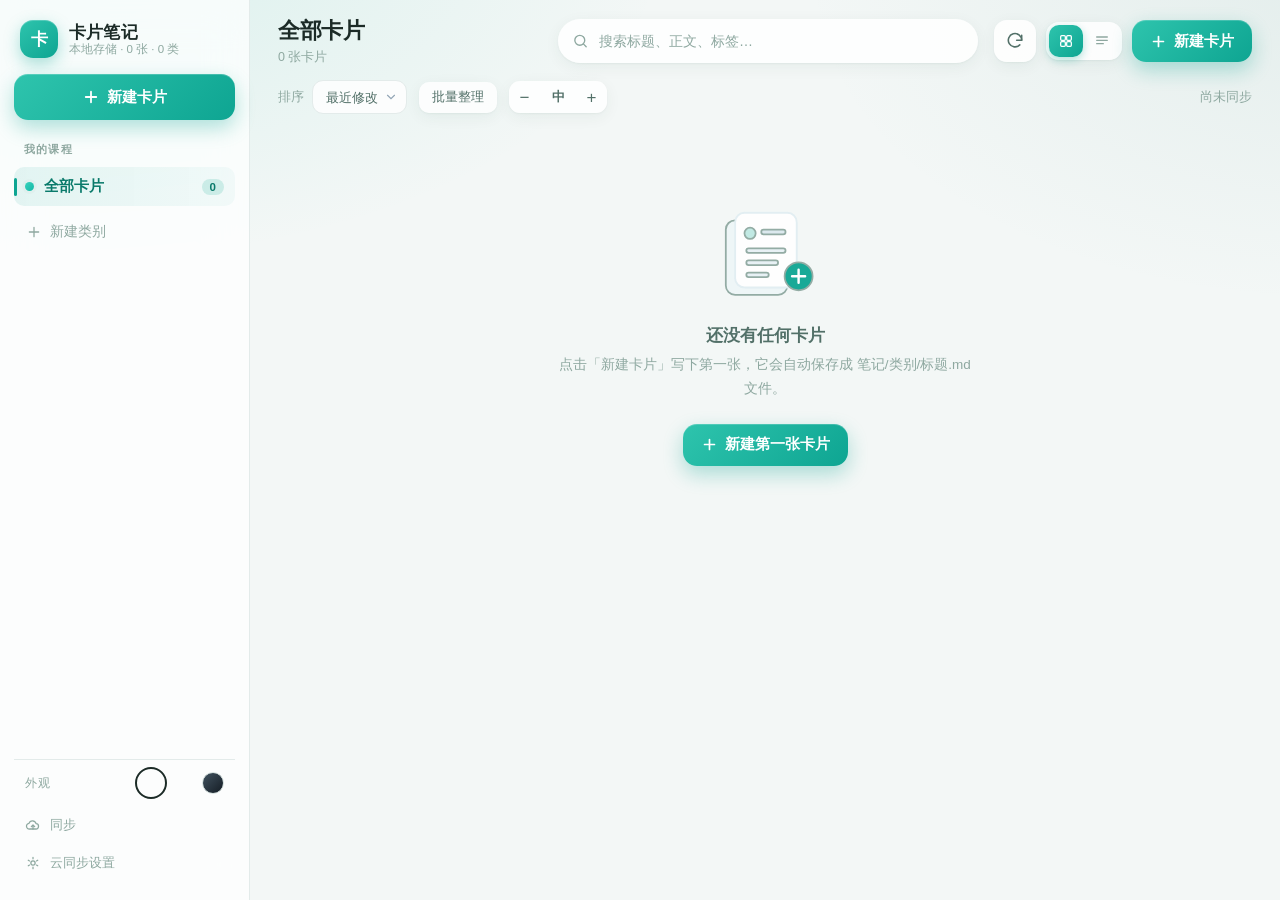
==== index.html @ e02c212e "更新 index.html（三套统一主题：宣纸/极简/墨夜）" ====
<!DOCTYPE html>
<html lang="zh-CN">
<head>
<meta charset="utf-8">
<meta name="viewport" content="width=device-width, initial-scale=1, viewport-fit=cover, maximum-scale=1">
<title>卡片笔记</title>
<script>
/* 在样式加载之前就把主题定下来，避免打开时先闪一下默认配色。
   老版本存的是已经删掉的配色名（qing/dai/…），这里做一次迁移，认不出就回宣纸。 */
(function(){
  try{
    var ok={xuan:1,jian:1,mo:1};
    var t=localStorage.getItem('cn.theme');
    if(!ok[t]) t='xuan';
    localStorage.setItem('cn.theme',t);
    document.documentElement.dataset.theme=t;
  }catch(e){document.documentElement.dataset.theme='xuan';}
})();
</script>
<link rel="manifest" href="manifest.webmanifest">
<meta name="theme-color" content="#12b8a6">
<meta name="apple-mobile-web-app-capable" content="yes">
<meta name="apple-mobile-web-app-status-bar-style" content="default">
<meta name="apple-mobile-web-app-title" content="卡片笔记">
<link rel="apple-touch-icon" href="icon-180.png">
<!-- 用相对路径，这样放在 GitHub Pages 子目录下也能正常加载 -->
<link rel="stylesheet" href="lib/katex.min.css">
<link rel="stylesheet" href="lib/hljs-github.css">
<link rel="stylesheet" href="style.css">
</head>
<body>

<svg style="display:none" aria-hidden="true">
  <symbol id="i-search" viewBox="0 0 24 24"><circle cx="11" cy="11" r="7"/><path d="M20 20l-3.6-3.6"/></symbol>
  <symbol id="i-plus" viewBox="0 0 24 24"><path d="M12 5v14M5 12h14"/></symbol>
  <symbol id="i-refresh" viewBox="0 0 24 24"><path d="M20 11a8 8 0 1 0-2.3 5.7"/><path d="M20 5v6h-6"/></symbol>
  <symbol id="i-folder" viewBox="0 0 24 24"><path d="M3 7a2 2 0 0 1 2-2h4l2 2.5h8a2 2 0 0 1 2 2V17a2 2 0 0 1-2 2H5a2 2 0 0 1-2-2z"/></symbol>
  <symbol id="i-close" viewBox="0 0 24 24"><path d="M6 6l12 12M18 6L6 18"/></symbol>
  <symbol id="i-edit" viewBox="0 0 24 24"><path d="M4 20h4l10-10a2.8 2.8 0 0 0-4-4L4 16z"/><path d="M13.5 6.5l4 4"/></symbol>
  <symbol id="i-trash" viewBox="0 0 24 24"><path d="M4 7h16M9 7V5h6v2M6 7l1 13h10l1-13"/><path d="M10 11v6M14 11v6"/></symbol>
  <symbol id="i-chev" viewBox="0 0 24 24"><path d="M9 6l6 6-6 6"/></symbol>
  <symbol id="i-star" viewBox="0 0 24 24"><path d="M12 3.5l2.7 5.5 6 .9-4.35 4.2 1.05 6-5.4-2.85L6.6 20.1l1.05-6L3.3 9.9l6-.9z"/></symbol>
  <symbol id="i-copy" viewBox="0 0 24 24"><rect x="9" y="9" width="11" height="11" rx="2"/><path d="M5 15V6a2 2 0 0 1 2-2h8"/></symbol>
  <symbol id="i-expand" viewBox="0 0 24 24"><path d="M8 10l4-4 4 4M8 14l4 4 4-4"/></symbol>
  <symbol id="i-text" viewBox="0 0 24 24"><path d="M5 6h14M12 6v13"/></symbol>
  <symbol id="i-menu" viewBox="0 0 24 24"><path d="M4 7h16M4 12h16M4 17h16"/></symbol>
  <symbol id="i-grid" viewBox="0 0 24 24"><rect x="4" y="4" width="7" height="7" rx="1.6"/><rect x="13" y="4" width="7" height="7" rx="1.6"/><rect x="4" y="13" width="7" height="7" rx="1.6"/><rect x="13" y="13" width="7" height="7" rx="1.6"/></symbol>
  <symbol id="i-lines" viewBox="0 0 24 24"><path d="M4 6h16M4 11h16M4 16h10"/></symbol>
  <symbol id="i-table" viewBox="0 0 24 24"><rect x="3" y="5" width="18" height="14" rx="2"/><path d="M3 10h18M9 10v9"/></symbol>
  <symbol id="i-code" viewBox="0 0 24 24"><path d="M9 8l-4 4 4 4M15 8l4 4-4 4"/></symbol>
  <symbol id="i-quote" viewBox="0 0 24 24"><path d="M7 7h4v4a4 4 0 0 1-4 4zM14 7h4v4a4 4 0 0 1-4 4z"/></symbol>
  <symbol id="i-list" viewBox="0 0 24 24"><path d="M8 7h12M8 12h12M8 17h12"/><circle cx="4.5" cy="7" r="1.2"/><circle cx="4.5" cy="12" r="1.2"/><circle cx="4.5" cy="17" r="1.2"/></symbol>
  <symbol id="i-check" viewBox="0 0 24 24"><path d="M5 13l4 4L19 7"/></symbol>
  <symbol id="i-sigma" viewBox="0 0 24 24"><path d="M18 5H7l6 7-6 7h11"/></symbol>
  <symbol id="i-bold" viewBox="0 0 24 24"><path d="M8 5h5a3.5 3.5 0 0 1 0 7H8zM8 12h6a3.5 3.5 0 0 1 0 7H8z"/></symbol>
  <symbol id="i-dots" viewBox="0 0 24 24"><circle cx="12" cy="5.5" r="1.7" fill="currentColor" stroke="none"/><circle cx="12" cy="12" r="1.7" fill="currentColor" stroke="none"/><circle cx="12" cy="18.5" r="1.7" fill="currentColor" stroke="none"/></symbol>
  <symbol id="i-move" viewBox="0 0 24 24"><path d="M4 8h11l-3-3M20 16H9l3 3"/></symbol>
  <symbol id="i-cloud" viewBox="0 0 24 24"><path d="M7 18h9a4 4 0 0 0 .6-8A5.5 5.5 0 0 0 6 9.5 3.5 3.5 0 0 0 7 18z"/><path d="M12 12v6M9.5 14.5L12 12l2.5 2.5"/></symbol>
  <symbol id="i-gear" viewBox="0 0 24 24"><circle cx="12" cy="12" r="3.2"/><path d="M12 3.5v2.2M12 18.3v2.2M4.9 7.8l1.9 1.1M17.2 15.1l1.9 1.1M4.9 16.2l1.9-1.1M17.2 8.9l1.9-1.1"/></symbol>
</svg>

<div class="app" id="app">

  <!-- 手机端抽屉侧栏背后的遮罩：点它就收起侧栏（桌面档不显示） -->
  <div class="side-backdrop" id="sideBackdrop"></div>

  <aside class="sidebar" id="sidebar">
    <div class="brand">
      <div class="brand-mark">卡</div>
      <div class="brand-text">
        <b>卡片笔记</b>
        <span id="brandSub">正在连接…</span>
      </div>
      <button class="icon-btn only-mobile" id="btnCloseSide" title="收起"><svg><use href="#i-close"/></svg></button>
    </div>

    <button class="new-card-btn" id="btnNewSide">
      <svg><use href="#i-plus"/></svg><span>新建卡片</span>
    </button>

    <div class="side-scroll">
      <div class="side-label">我的课程</div>
      <nav class="cat-list" id="catList"></nav>
      <button class="side-add" id="btnNewCat"><svg><use href="#i-plus"/></svg><span>新建类别</span></button>
      <div class="side-foot">
        <div class="theme-picker" id="themePicker">
          <span class="theme-label">外观</span>
          <div class="theme-dots" id="themeDots">
            <button class="tdot" data-theme="xuan" title="宣纸（古典纸质）" aria-label="宣纸"></button>
            <button class="tdot" data-theme="jian" title="极简（简约现代）" aria-label="极简"></button>
            <button class="tdot" data-theme="mo" title="墨夜（暗色）" aria-label="墨夜"></button>
          </div>
        </div>
        <button class="side-foot-btn" id="btnSync"><svg><use href="#i-cloud"/></svg><span id="syncLabel">同步</span></button>
        <button class="side-foot-btn" id="btnSettings"><svg><use href="#i-gear"/></svg><span>云同步设置</span></button>
        <button class="side-foot-btn" id="btnReveal"><svg><use href="#i-folder"/></svg><span>打开笔记文件夹</span></button>
      </div>
    </div>
  </aside>

  <main class="main">
    <header class="topbar">
      <button class="icon-btn only-mobile" id="btnOpenSide"><svg><use href="#i-menu"/></svg></button>
      <div class="topbar-title">
        <h1 id="boardTitle">全部卡片</h1>
        <p id="boardSub">正在加载…</p>
      </div>
      <div class="search-wrap">
        <svg class="search-ico"><use href="#i-search"/></svg>
        <input id="searchInput" type="search" placeholder="搜索标题、正文、标签…" autocomplete="off" spellcheck="false">
        <button class="search-clear" id="btnClearSearch" hidden><svg><use href="#i-close"/></svg></button>
      </div>
      <div class="topbar-actions">
        <button class="icon-btn" id="btnRefresh" title="重新读取文件夹"><svg><use href="#i-refresh"/></svg></button>
        <div class="seg" id="viewSeg">
          <button data-view="grid" class="on" title="网格视图"><svg><use href="#i-grid"/></svg></button>
          <button data-view="list" title="列表视图"><svg><use href="#i-lines"/></svg></button>
        </div>
        <button class="primary-btn" id="btnNew"><svg><use href="#i-plus"/></svg><span>新建卡片</span></button>
      </div>
    </header>

    <div class="board-tools">
      <div class="sort-wrap">
        <label>排序</label>
        <select id="sortSel">
          <option value="updated">最近修改</option>
          <option value="created">创建时间</option>
          <option value="title">标题</option>
          <option value="pinned">置顶优先</option>
        </select>
      </div>
      <button class="mini-btn" id="btnSelectMode" title="勾选多张卡片，一起移动或复制到别的类别">批量整理</button>
      <span class="board-count" id="boardCount"></span>
      <div class="density-wrap" id="densityWrap" title="调节卡片大小：紧凑 → 小 → 中 → 大 → 特大 → 单列全宽">
        <button class="dens-btn" id="densMinus" title="卡片小一点">−</button>
        <span class="dens-label" id="densLabel">中</span>
        <button class="dens-btn" id="densPlus" title="卡片大一点">+</button>
      </div>
      <div class="tools-right" id="toolsRight"></div>
    </div>

    <section class="board" id="board"></section>
    <div class="board-pad"></div>
  </main>
</div>

<!-- ============ 阅读浮层 ============ -->
<div class="reader" id="reader" hidden>
  <div class="reader-backdrop" id="readerBackdrop"></div>
  <article class="reader-panel" id="readerPanel" role="dialog" aria-modal="true">
    <div class="reader-bar">
      <div class="reader-bar-left">
        <span class="cat-chip" id="readerCat">—</span>
      </div>
      <div class="reader-bar-right">
        <button class="size-btn" id="btnReaderSize" title="切换阅读区大小：舒适 / 宽 / 全屏（快捷键 F）"><span>舒适</span></button>
        <button class="icon-btn sm" id="btnFontDown" title="缩小字号"><span class="fs-txt">A-</span></button>
        <button class="icon-btn sm" id="btnFontUp" title="放大字号"><span class="fs-txt">A+</span></button>
        <button class="icon-btn sm" id="btnFoldAll" title="全部小节收起/展开"><svg><use href="#i-expand"/></svg></button>
        <button class="icon-btn sm" id="btnEdit" title="编辑这张卡片"><svg><use href="#i-edit"/></svg></button>
        <button class="icon-btn sm" id="btnReaderClose" title="关闭 (Esc)"><svg><use href="#i-close"/></svg></button>
      </div>
    </div>
    <div class="reader-scroll" id="readerScroll">
      <div class="reader-inner" id="readerInner">
        <header class="reader-head">
          <h2 id="readerTitle">—</h2>
          <div class="reader-meta" id="readerMeta"></div>
        </header>
        <div class="md" id="readerBody"></div>
        <footer class="reader-foot" id="readerFoot"></footer>
      </div>
    </div>
  </article>
</div>

<!-- ============ 图片查看 ============ -->
<div class="lightbox" id="lightbox" hidden><img id="lightboxImg" alt=""></div>

<!-- ============ 编辑弹窗 ============ -->
<div class="modal" id="modal" hidden>
  <div class="modal-backdrop" id="modalBackdrop"></div>
  <div class="modal-panel" id="modalPanel" role="dialog" aria-modal="true">
    <header class="modal-head">
      <h3 id="modalTitle">新建卡片</h3>
      <button class="import-btn" id="btnImportMd" title="选择一个 .md 文件，自动解析成卡片">
        <svg><use href="#i-folder"/></svg><span>导入 .md 文件</span>
      </button>
      <button class="icon-btn" id="btnModalClose"><svg><use href="#i-close"/></svg></button>
    </header>

    <div class="modal-body">
      <input class="title-input" id="fTitle" placeholder="给这张卡片起个标题，例如：传递函数的物理意义" autocomplete="off">
      <div class="field-row">
        <label class="field">
          <span>所属类别</span>
          <input id="fCat" list="catOptions" placeholder="选择或输入新类别，如：自动控制原理" autocomplete="off">
          <datalist id="catOptions"></datalist>
        </label>
        <label class="field">
          <span>标签（英文逗号分隔）</span>
          <input id="fTags" placeholder="传递函数, 时域分析" autocomplete="off">
        </label>
      </div>

      <div class="editor">
        <div class="editor-toolbar" id="toolbar">
          <button data-md="h2" title="二级标题"><b>H2</b></button>
          <button data-md="bold" title="加粗"><svg><use href="#i-bold"/></svg></button>
          <button data-md="ul" title="无序列表"><svg><use href="#i-list"/></svg></button>
          <button data-md="todo" title="待办清单"><svg><use href="#i-check"/></svg></button>
          <button data-md="quote" title="引用"><svg><use href="#i-quote"/></svg></button>
          <button data-md="inlineMath" title="行内公式"><svg><use href="#i-sigma"/></svg></button>
          <button data-md="blockMath" title="独立公式块"><span class="tex">$$</span></button>
          <button data-md="code" title="代码块"><svg><use href="#i-code"/></svg></button>
          <button data-md="table" title="表格"><svg><use href="#i-table"/></svg></button>
          <span class="toolbar-sep"></span>
          <button class="wide" id="btnPreview" title="显示/隐藏预览">预览</button>
          <span class="toolbar-hint">可直接 <b>Ctrl+V</b> 粘贴截图</span>
        </div>
        <div class="editor-split" id="editorSplit">
          <textarea id="fBody" spellcheck="false" placeholder="在这里写内容，支持 Markdown：
## 一句话理解
……

公式写法：行内 $G(s)=\frac{K}{Ts+1}$，独立成行用 $$...$$"></textarea>
          <div class="editor-preview md" id="previewPane" hidden></div>
        </div>
      </div>
    </div>

    <footer class="modal-foot">
      <div class="foot-left">
        <label class="pin-check"><input type="checkbox" id="fPinned"><span>置顶</span></label>
        <span class="foot-tip" id="footTip">Ctrl+S 保存 · Ctrl+Enter 保存 · Esc 取消</span>
      </div>
      <div class="foot-right">
        <button class="ghost-btn" id="btnCancel">取消</button>
        <button class="primary-btn" id="btnSave"><svg><use href="#i-check"/></svg><span>保存卡片</span></button>
      </div>
    </footer>
  </div>
</div>

<!-- ============ 云同步设置 ============ -->
<div class="modal" id="settings" hidden>
  <div class="modal-backdrop" id="settingsBackdrop"></div>
  <div class="modal-panel settings-panel" role="dialog" aria-modal="true">
    <header class="modal-head">
      <h3>云同步设置</h3>
      <button class="icon-btn" id="btnSettingsClose"><svg><use href="#i-close"/></svg></button>
    </header>
    <div class="modal-body settings-body">
      <p class="settings-tip">
        笔记会存到你自己的 <b>Gitee 私有仓库</b>里（就是普通的 .md 文件）。<br>
        换设备时，各设备本地都有一份完整数据，打开软件时自动与云端对齐。
      </p>
      <div class="field-row">
        <label class="field">
          <span>Gitee 用户名</span>
          <input id="sOwner" placeholder="例如 tangoon" autocomplete="off" spellcheck="false">
        </label>
        <label class="field">
          <span>仓库名</span>
          <input id="sRepo" placeholder="例如 card-notes" autocomplete="off" spellcheck="false">
        </label>
      </div>
      <div class="field-row">
        <label class="field">
          <span>分支</span>
          <input id="sBranch" placeholder="master" autocomplete="off" spellcheck="false">
        </label>
        <label class="field">
          <span>私人令牌（只勾 projects 的那个）</span>
          <input id="sToken" type="password" placeholder="粘贴令牌" autocomplete="off" spellcheck="false">
        </label>
      </div>
      <div class="settings-row">
        <button class="ghost-btn sm" id="btnTestConn">测试连接</button>
        <button class="ghost-btn sm" id="btnCreateRepo">创建仓库并上传</button>
      </div>
      <div class="settings-status" id="settingsStatus"></div>
    </div>
    <footer class="modal-foot">
      <div class="foot-left"><span class="foot-tip" id="syncInfo"></span></div>
      <div class="foot-right">
        <span class="ver-tip" id="verTip"></span>
        <button class="ghost-btn" id="btnSettingsCancel">取消</button>
        <button class="primary-btn" id="btnSettingsSave"><svg><use href="#i-check"/></svg><span>保存</span></button>
      </div>
    </footer>
  </div>
</div>

<div class="toast-wrap" id="toastWrap"></div>
<input type="file" id="filePick" accept="image/*" hidden multiple>
<input type="file" id="mdPick" accept=".md,.markdown,.txt,text/markdown,text/plain" hidden multiple>

<!-- ============ 选择目标类别 ============ -->
<div class="picker" id="picker" hidden>
  <div class="picker-backdrop" id="pickerBackdrop"></div>
  <div class="picker-panel" role="dialog" aria-modal="true">
    <h3 id="pickerTitle">移动到…</h3>
    <p class="picker-sub" id="pickerSub"></p>
    <div class="picker-list" id="pickerList"></div>
    <div class="picker-new">
      <input id="pickerNew" placeholder="或者输入一个新类别名，回车即可" autocomplete="off">
      <button class="primary-btn" id="pickerNewBtn">新建并放入</button>
    </div>
    <div class="picker-foot">
      <button class="ghost-btn" id="pickerCancel">取消</button>
    </div>
  </div>
</div>

<!-- ============ 多选操作条 ============ -->
<div class="selbar" id="selbar" hidden>
  <span class="selbar-count" id="selCount">已选 0 张</span>
  <span class="selbar-sep"></span>
  <button class="selbar-btn" id="selAll">全选</button>
  <button class="selbar-btn" id="selMove">移动到…</button>
  <button class="selbar-btn" id="selCopy">复制到…</button>
  <button class="selbar-btn danger" id="selDelete">删除</button>
  <button class="selbar-btn ghost" id="selClear">取消</button>
</div>

<!-- 拖拽 .md 到卡片墙时的提示层 -->
<div class="dropzone" id="dropzone" hidden>
  <div class="dropzone-box">
    <svg><use href="#i-folder"/></svg>
    <b>松手就导入</b>
    <span id="dropzoneHint">把 .md 文件拖进来，自动解析成卡片</span>
  </div>
</div>

<script src="lib/marked.min.js"></script>
<script src="lib/katex.min.js"></script>
<script src="lib/auto-render.min.js"></script>
<script src="lib/highlight.min.js"></script>
<script src="render.js"></script>
<script src="store-local.js"></script>
<script src="sync-gitee.js"></script>
<script src="app.js"></script>
</body>
</html>
---- lib/hljs-github.css ----
pre code.hljs{display:block;overflow-x:auto;padding:1em}code.hljs{padding:3px 5px}/*!
  Theme: GitHub
  Description: Light theme as seen on github.com
  Author: github.com
  Maintainer: @Hirse
  Updated: 2021-05-15

  Outdated base version: https://github.com/primer/github-syntax-light
  Current colors taken from GitHub's CSS
*/.hljs{color:#24292e;background:#fff}.hljs-doctag,.hljs-keyword,.hljs-meta .hljs-keyword,.hljs-template-tag,.hljs-template-variable,.hljs-type,.hljs-variable.language_{color:#d73a49}.hljs-title,.hljs-title.class_,.hljs-title.class_.inherited__,.hljs-title.function_{color:#6f42c1}.hljs-attr,.hljs-attribute,.hljs-literal,.hljs-meta,.hljs-number,.hljs-operator,.hljs-selector-attr,.hljs-selector-class,.hljs-selector-id,.hljs-variable{color:#005cc5}.hljs-meta .hljs-string,.hljs-regexp,.hljs-string{color:#032f62}.hljs-built_in,.hljs-symbol{color:#e36209}.hljs-code,.hljs-comment,.hljs-formula{color:#6a737d}.hljs-name,.hljs-quote,.hljs-selector-pseudo,.hljs-selector-tag{color:#22863a}.hljs-subst{color:#24292e}.hljs-section{color:#005cc5;font-weight:700}.hljs-bullet{color:#735c0f}.hljs-emphasis{color:#24292e;font-style:italic}.hljs-strong{color:#24292e;font-weight:700}.hljs-addition{color:#22863a;background-color:#f0fff4}.hljs-deletion{color:#b31d28;background-color:#ffeef0}
---- style.css ----
/* ==================================================================
   卡片笔记 · 样式（2026-10-10 重构）
   调性：静读书房 · 纸感 —— 温暖的纸面底、墨感的字、柔和圆角、
        发丝边框、克制的阴影。参考 DeepSeek 的安静 + 百词斩的卡片亲和力，
        全部力气花在两件事上：扫卡片、长时间读。
   五种主题：晴山（青）/ 远黛（靛蓝）/ 竹青（绿）/ 秋柿（橙）/ 墨夜（深色），
        通过 <html data-theme="…"> 切换，组件一律只引用语义变量，不写死颜色。
   ================================================================== */

/* ---------------- 设计令牌：每套主题只改这一块 ---------------- */
:root{
  --font: "PingFang SC","HarmonyOS Sans SC","MiSans","Source Han Sans SC","Microsoft YaHei UI","Microsoft YaHei",sans-serif;
  --mono: "JetBrains Mono","Cascadia Code","Cascadia Mono",Consolas,"SF Mono",Menlo,monospace;

  --r-sm:10px;
  --r-md:14px;
  --r-lg:18px;
  --r-xl:24px;

  --ease:cubic-bezier(.22,.86,.3,1);
  --ease-out:cubic-bezier(.16,1,.3,1);

  --sidebar-w:250px;

  /* 安全区：刘海屏 / 手势条的避让距离。没有安全区的设备取 0，不影响桌面 */
  --sat:env(safe-area-inset-top,0px);
  --sab:env(safe-area-inset-bottom,0px);
  --sal:env(safe-area-inset-left,0px);
  --sar:env(safe-area-inset-right,0px);
}

/* —— 晴山（青）：承袭原品牌色，更细腻 —— */
:root,:root[data-theme="qing"]{
  --bg:#f3f7f6;
  --surface:#ffffff;
  --surface-2:#f1f6f4;
  --ink:#1c2b27;
  --ink-2:#527068;
  --ink-3:#8ea8a0;
  --line:#e3ebea;
  --line-2:#d5e0de;
  --accent:#0ea592;
  --accent-2:#2ec4ad;
  --accent-ink:#0a7a6b;
  --accent-soft:rgba(14,165,146,.10);
  --accent-line:rgba(14,165,146,.40);
  --amber:#e0952f;
  --rose:#e4607e;
  --atm-1:rgba(46,196,173,.13);
  --atm-2:rgba(94,158,150,.10);
  --sh-1:0 1px 2px rgba(23,60,53,.045), 0 4px 16px rgba(23,60,53,.06);
  --sh-2:0 12px 32px rgba(23,60,53,.11), 0 2px 6px rgba(23,60,53,.05);
  --sh-3:0 30px 72px rgba(15,42,37,.22);
  --code-bg:#f3f8f6;
  --code-ink:#2f5560;
}

/* —— 远黛（靛蓝）—— */
:root[data-theme="dai"]{
  --bg:#f4f6fb;
  --surface:#ffffff;
  --surface-2:#f1f4fa;
  --ink:#1f2637;
  --ink-2:#56617c;
  --ink-3:#929bb4;
  --line:#e4e9f3;
  --line-2:#d6dcec;
  --accent:#4a63d8;
  --accent-2:#6d88ee;
  --accent-ink:#3a4fb0;
  --accent-soft:rgba(74,99,216,.10);
  --accent-line:rgba(74,99,216,.40);
  --amber:#e0952f;
  --rose:#e4607e;
  --atm-1:rgba(109,136,238,.12);
  --atm-2:rgba(120,128,196,.09);
  --sh-1:0 1px 2px rgba(34,46,84,.045), 0 4px 16px rgba(34,46,84,.06);
  --sh-2:0 12px 32px rgba(34,46,84,.11), 0 2px 6px rgba(34,46,84,.05);
  --sh-3:0 30px 72px rgba(22,30,58,.24);
  --code-bg:#f3f6fc;
  --code-ink:#33456b;
}

/* —— 竹青（绿）—— */
:root[data-theme="zhu"]{
  --bg:#f5f7f2;
  --surface:#ffffff;
  --surface-2:#f2f5ec;
  --ink:#242b1f;
  --ink-2:#5d6b53;
  --ink-3:#99a78c;
  --line:#e6eae1;
  --line-2:#d9e0d1;
  --accent:#4c995e;
  --accent-2:#6cba78;
  --accent-ink:#3a7a49;
  --accent-soft:rgba(76,153,94,.11);
  --accent-line:rgba(76,153,94,.42);
  --amber:#e0952f;
  --rose:#e4607e;
  --atm-1:rgba(108,186,120,.13);
  --atm-2:rgba(140,168,110,.10);
  --sh-1:0 1px 2px rgba(44,60,36,.045), 0 4px 16px rgba(44,60,36,.06);
  --sh-2:0 12px 32px rgba(44,60,36,.11), 0 2px 6px rgba(44,60,36,.05);
  --sh-3:0 30px 72px rgba(30,44,24,.22);
  --code-bg:#f4f8ef;
  --code-ink:#3d5a3a;
}

/* —— 秋柿（橙）—— */
:root[data-theme="shu"]{
  --bg:#faf5f1;
  --surface:#ffffff;
  --surface-2:#f9f0e9;
  --ink:#2f241c;
  --ink-2:#77604f;
  --ink-3:#ad9785;
  --line:#eee4db;
  --line-2:#e4d5c8;
  --accent:#d4622b;
  --accent-2:#ef8547;
  --accent-ink:#b04d1e;
  --accent-soft:rgba(212,98,43,.10);
  --accent-line:rgba(212,98,43,.40);
  --amber:#d98a1f;
  --rose:#e4607e;
  --atm-1:rgba(239,133,71,.12);
  --atm-2:rgba(200,150,110,.10);
  --sh-1:0 1px 2px rgba(80,48,24,.045), 0 4px 16px rgba(80,48,24,.06);
  --sh-2:0 12px 32px rgba(80,48,24,.11), 0 2px 6px rgba(80,48,24,.05);
  --sh-3:0 30px 72px rgba(60,34,16,.22);
  --code-bg:#faf3ec;
  --code-ink:#6b4a33;
}

/* —— 墨夜（深色）—— */
:root[data-theme="mo"]{
  --bg:#10161b;
  --surface:#1a232b;
  --surface-2:#212d36;
  --ink:#e8eef1;
  --ink-2:#9fb2ba;
  --ink-3:#6d7e88;
  --line:rgba(232,240,244,.085);
  --line-2:rgba(232,240,244,.14);
  --accent:#3ac6ae;
  --accent-2:#5fd8c2;
  --accent-ink:#84ddcb;
  --accent-soft:rgba(58,198,174,.13);
  --accent-line:rgba(58,198,174,.44);
  --amber:#e8ac4f;
  --rose:#f07f97;
  --atm-1:rgba(58,198,174,.08);
  --atm-2:rgba(94,140,160,.07);
  --sh-1:0 1px 2px rgba(0,0,0,.30), 0 4px 16px rgba(0,0,0,.26);
  --sh-2:0 12px 32px rgba(0,0,0,.40), 0 2px 6px rgba(0,0,0,.28);
  --sh-3:0 30px 72px rgba(0,0,0,.55);
  --code-bg:#16202a;
  --code-ink:#a8c6d2;
}

/* ---------------- 基础 ---------------- */
*{box-sizing:border-box}
[hidden]{display:none!important}   /* 别让组件的 display 覆盖掉 hidden 属性 */
html,body{height:100%}
body{
  margin:0;
  font-family:var(--font);
  color:var(--ink);
  background:var(--bg);
  /* 氛围层：两团非常淡的、跟着主题色走的光晕，代替平铺纯色 */
  background-image:
    radial-gradient(960px 540px at 6% -8%, var(--atm-1), transparent 62%),
    radial-gradient(820px 500px at 104% -2%, var(--atm-2), transparent 64%);
  background-attachment:fixed;
  -webkit-font-smoothing:antialiased;
  text-rendering:optimizeLegibility;
  overflow:hidden;
  transition:background-color .35s var(--ease), color .35s var(--ease);
}
body.locked{overflow:hidden}
svg{width:20px;height:20px;fill:none;stroke:currentColor;stroke-width:1.9;stroke-linecap:round;stroke-linejoin:round;flex:none}
button{font-family:inherit;font-size:inherit;color:inherit;border:0;background:none;cursor:pointer}
input,select,textarea{font-family:inherit;font-size:inherit;color:inherit}
::selection{background:var(--accent-soft)}

/* 焦点可见：键盘可达性的硬指标，以前整个界面都没有 */
:focus-visible{outline:2px solid var(--accent);outline-offset:2px;border-radius:6px}

/* 滚动条 */
*::-webkit-scrollbar{width:9px;height:9px}
*::-webkit-scrollbar-thumb{background:color-mix(in srgb,var(--ink-3) 36%,transparent);border-radius:20px;border:2px solid transparent;background-clip:content-box}
*::-webkit-scrollbar-thumb:hover{background:color-mix(in srgb,var(--ink-3) 60%,transparent);background-clip:content-box}
*::-webkit-scrollbar-track{background:transparent}

/* ---------------- 布局 ---------------- */
.app{display:flex;height:100vh;height:100dvh}

/* ---------------- 侧边栏 ---------------- */
.sidebar{
  width:var(--sidebar-w);flex:none;display:flex;flex-direction:column;gap:14px;
  padding:18px 14px 14px;
  background:color-mix(in srgb,var(--surface) 74%,transparent);
  -webkit-backdrop-filter:saturate(1.35) blur(20px);
  backdrop-filter:saturate(1.35) blur(20px);
  border-right:1px solid var(--line);
  z-index:30;
}
.brand{display:flex;align-items:center;gap:11px;padding:2px 6px}
.brand-mark{
  width:38px;height:38px;border-radius:13px;flex:none;
  display:grid;place-items:center;color:#fff;font-weight:700;font-size:17px;
  background:linear-gradient(140deg,var(--accent-2),var(--accent));
  box-shadow:0 6px 16px color-mix(in srgb,var(--accent) 34%,transparent),
             inset 0 1px 0 rgba(255,255,255,.22);
}
.brand-text{display:flex;flex-direction:column;line-height:1.25;min-width:0}
.brand-text b{font-size:16.5px;letter-spacing:.2px;font-weight:700}
.brand-text span{font-size:11.5px;color:var(--ink-3);white-space:nowrap;overflow:hidden;text-overflow:ellipsis}

.new-card-btn{
  display:flex;align-items:center;justify-content:center;gap:7px;
  height:46px;border-radius:var(--r-md);color:#fff;font-size:15px;font-weight:600;
  background:linear-gradient(135deg,var(--accent-2),var(--accent));
  box-shadow:0 8px 20px color-mix(in srgb,var(--accent) 32%,transparent),
             inset 0 1px 0 rgba(255,255,255,.20);
  transition:transform .18s var(--ease), box-shadow .18s var(--ease), filter .18s;
}
.new-card-btn svg{width:18px;height:18px;stroke-width:2.4}
.new-card-btn:hover{transform:translateY(-1px);box-shadow:0 12px 26px color-mix(in srgb,var(--accent) 40%,transparent)}
.new-card-btn:active{transform:translateY(0) scale(.985)}

.side-scroll{flex:1;min-height:0;overflow:auto;display:flex;flex-direction:column;gap:6px;padding-bottom:4px}
.side-label{font-size:11px;font-weight:600;letter-spacing:1.2px;color:var(--ink-3);padding:8px 10px 4px}
.cat-list{display:flex;flex-direction:column;gap:2px}

.cat-item{
  display:flex;align-items:center;gap:10px;width:100%;
  padding:10px 11px;border-radius:var(--r-sm);
  color:var(--ink-2);font-size:14.5px;text-align:left;
  transition:background .16s var(--ease), color .16s var(--ease), transform .16s var(--ease);
  position:relative;
}
.cat-item:hover{background:var(--accent-soft);color:var(--ink)}
.cat-item.on{background:linear-gradient(90deg,var(--accent-soft),color-mix(in srgb,var(--accent) 4%,transparent));color:var(--accent-ink);font-weight:600}
.cat-item.on::before{content:"";position:absolute;left:0;top:50%;transform:translateY(-50%);width:3px;height:18px;border-radius:3px;background:var(--accent)}
.cat-dot{width:9px;height:9px;border-radius:50%;flex:none;box-shadow:0 0 0 3px rgba(0,0,0,.02)}
.cat-name{flex:1;min-width:0;overflow:hidden;text-overflow:ellipsis;white-space:nowrap}
.cat-count{font-size:11.5px;color:var(--ink-3);font-variant-numeric:tabular-nums;background:color-mix(in srgb,var(--ink-3) 13%,transparent);padding:2px 8px;border-radius:20px}
.cat-item.on .cat-count{background:color-mix(in srgb,var(--accent) 16%,transparent);color:var(--accent-ink)}
.cat-more{opacity:0;width:26px;height:26px;display:grid;place-items:center;border-radius:8px;color:var(--ink-3);transition:.15s}
.cat-item:hover .cat-more{opacity:1}
.cat-more:hover{background:color-mix(in srgb,var(--ink) 7%,transparent);color:var(--ink)}
.cat-more svg{width:15px;height:15px}

.side-add{
  display:flex;align-items:center;gap:8px;padding:10px 11px;border-radius:var(--r-sm);
  color:var(--ink-3);font-size:13.5px;transition:.16s;border:1px dashed transparent;
}
.side-add:hover{color:var(--accent-ink);background:var(--accent-soft);border-color:var(--accent-line)}
.side-add svg{width:16px;height:16px}

.side-foot{margin-top:auto;padding-top:10px;border-top:1px solid var(--line)}
.side-foot-btn{display:flex;align-items:center;gap:9px;width:100%;padding:10px 11px;border-radius:var(--r-sm);color:var(--ink-3);font-size:13px;transition:.16s}
.side-foot-btn:hover{background:color-mix(in srgb,var(--ink) 5%,transparent);color:var(--ink-2)}
.side-foot-btn svg{width:16px;height:16px}

/* 主题切换：侧栏底部一排配色点 */
.theme-picker{display:flex;align-items:center;gap:10px;padding:2px 11px 12px}
.theme-label{font-size:11.5px;color:var(--ink-3);letter-spacing:.5px}
.theme-dots{display:flex;gap:9px;margin-left:auto}
.tdot{
  width:22px;height:22px;border-radius:50%;padding:0;position:relative;
  transition:transform .16s var(--ease);
}
.tdot::after{
  content:"";position:absolute;inset:-5px;border-radius:50%;
  border:2px solid transparent;transition:border-color .16s;
}
.tdot.on::after{border-color:currentColor}
.tdot:hover{transform:scale(1.14)}
.tdot:active{transform:scale(.96)}
.tdot[data-theme="qing"]{background:linear-gradient(135deg,#2ec4ad,#0ea592);color:#0ea592}
.tdot[data-theme="dai"]{background:linear-gradient(135deg,#6d88ee,#4a63d8);color:#4a63d8}
.tdot[data-theme="zhu"]{background:linear-gradient(135deg,#6cba78,#4c995e);color:#4c995e}
.tdot[data-theme="shu"]{background:linear-gradient(135deg,#ef8547,#d4622b);color:#d4622b}
.tdot[data-theme="mo"]{background:linear-gradient(135deg,#41525f,#141c24);color:#41525f;border:1px solid var(--line-2)}

/* 手机端抽屉侧栏的遮罩：桌面档不显示（侧栏本来就在页面上） */
.side-backdrop{display:none}

/* ---------------- 主区 ---------------- */
.main{flex:1;min-width:0;display:flex;flex-direction:column;height:100%}
.topbar{
  display:flex;align-items:center;gap:16px;
  padding:16px 28px 10px;flex:none;
}
.topbar-title{min-width:0;flex:none;max-width:34%}
.topbar-title h1{
  margin:0;font-size:22px;font-weight:750;letter-spacing:-.3px;
  white-space:nowrap;overflow:hidden;text-overflow:ellipsis;
}
.topbar-title p{margin:3px 0 0;font-size:12.5px;color:var(--ink-3);white-space:nowrap;overflow:hidden;text-overflow:ellipsis}

.search-wrap{position:relative;flex:1;max-width:420px;margin-left:auto}
.search-wrap svg{position:absolute;left:14px;top:50%;transform:translateY(-50%);width:17px;height:17px;color:var(--ink-3);pointer-events:none}
.search-wrap input{
  width:100%;height:44px;border-radius:23px;border:1px solid transparent;
  background:color-mix(in srgb,var(--surface) 88%,transparent);padding:0 40px 0 40px;font-size:14px;outline:none;
  box-shadow:var(--sh-1);
  transition:border-color .2s,box-shadow .2s,background .2s;
}
.search-wrap input::placeholder{color:var(--ink-3)}
.search-wrap input:focus{border-color:var(--accent-line);background:var(--surface);box-shadow:0 0 0 4px var(--accent-soft)}
.search-clear{position:absolute;right:9px;top:50%;transform:translateY(-50%);width:26px;height:26px;display:grid;place-items:center;border-radius:50%;color:var(--ink-3)}
.search-clear:hover{background:color-mix(in srgb,var(--ink) 7%,transparent);color:var(--ink)}
.search-clear svg{width:14px;height:14px;position:static;transform:none}

.topbar-actions{display:flex;align-items:center;gap:10px;flex:none}
.icon-btn{
  width:42px;height:42px;border-radius:13px;display:grid;place-items:center;color:var(--ink-2);
  background:color-mix(in srgb,var(--surface) 88%,transparent);box-shadow:var(--sh-1);
  transition:transform .18s var(--ease),color .18s,box-shadow .18s,background .18s;
}
.icon-btn:hover{color:var(--accent-ink);transform:translateY(-1px);box-shadow:var(--sh-2)}
.icon-btn:active{transform:translateY(0) scale(.96)}
.icon-btn.sm{width:34px;height:34px;border-radius:10px;background:color-mix(in srgb,var(--surface) 70%,transparent);box-shadow:none}
.icon-btn.sm:hover{background:var(--accent-soft);box-shadow:none}
.icon-btn.sm svg{width:17px;height:17px}
.fs-txt{font-size:12.5px;font-weight:700;letter-spacing:-.3px}

.seg{display:flex;background:color-mix(in srgb,var(--surface) 88%,transparent);border-radius:13px;padding:3px;box-shadow:var(--sh-1);gap:2px}
.seg button{width:34px;height:32px;border-radius:10px;display:grid;place-items:center;color:var(--ink-3);transition:.18s}
.seg button svg{width:16px;height:16px}
.seg button.on{background:linear-gradient(135deg,var(--accent-2),var(--accent));color:#fff;box-shadow:0 3px 8px color-mix(in srgb,var(--accent) 32%,transparent)}

.primary-btn{
  display:inline-flex;align-items:center;gap:7px;height:42px;padding:0 18px;border-radius:14px;
  color:#fff;font-size:14.5px;font-weight:600;white-space:nowrap;
  background:linear-gradient(135deg,var(--accent-2),var(--accent));
  box-shadow:0 8px 20px color-mix(in srgb,var(--accent) 32%,transparent),
             inset 0 1px 0 rgba(255,255,255,.18);
  transition:transform .18s var(--ease),box-shadow .18s var(--ease);
}
.primary-btn svg{width:17px;height:17px;stroke-width:2.4}
.primary-btn:hover{transform:translateY(-1px);box-shadow:0 12px 26px color-mix(in srgb,var(--accent) 40%,transparent)}
.primary-btn:active{transform:translateY(0) scale(.985)}
.primary-btn:disabled{opacity:.55;transform:none;cursor:default}
.ghost-btn{
  height:42px;padding:0 20px;border-radius:14px;font-size:14.5px;font-weight:500;color:var(--ink-2);
  background:color-mix(in srgb,var(--surface) 92%,transparent);box-shadow:var(--sh-1);transition:.18s;
}
.ghost-btn:hover{color:var(--ink);background:var(--surface);box-shadow:var(--sh-2)}

/* 工具条 */
.board-tools{display:flex;align-items:center;gap:12px;padding:4px 28px 12px;flex:none}
.sort-wrap{display:flex;align-items:center;gap:8px;font-size:12.5px;color:var(--ink-3)}
.sort-wrap select{
  appearance:none;border:1px solid var(--line);background:color-mix(in srgb,var(--surface) 84%,transparent);
  height:34px;padding:0 28px 0 13px;border-radius:11px;font-size:13px;color:var(--ink-2);cursor:pointer;outline:none;
  background-image:url("data:image/svg+xml,%3Csvg xmlns='http://www.w3.org/2000/svg' viewBox='0 0 24 24' fill='none' stroke='%2393a6b6' stroke-width='2' stroke-linecap='round'%3E%3Cpath d='M6 9l6 6 6-6'/%3E%3C/svg%3E");
  background-repeat:no-repeat;background-position:right 8px center;background-size:14px;
}
.sort-wrap select:focus{border-color:var(--accent-line)}
.tools-right{margin-left:auto;display:flex;align-items:center;gap:10px;font-size:12.5px;color:var(--ink-3)}
.mini-btn{padding:7px 13px;border-radius:10px;font-size:12.5px;color:var(--ink-2);background:color-mix(in srgb,var(--surface) 84%,transparent);box-shadow:var(--sh-1);transition:.16s}
.mini-btn:hover{color:var(--accent-ink);transform:translateY(-1px)}
.mini-btn.on{background:linear-gradient(135deg,var(--accent-2),var(--accent));color:#fff;
  box-shadow:0 6px 14px color-mix(in srgb,var(--accent) 30%,transparent)}

/* ---------------- 卡片区 ---------------- */
.board{
  flex:1;min-height:0;overflow:auto;padding:0 28px 8px;
  scroll-behavior:smooth;
  /* 手机/Pad 上滚到顶再往下拉时，别把浏览器的"下拉刷新"带出来 */
  overscroll-behavior:contain;
}
.board.grid{
  display:grid;gap:16px;
  /* 列宽用变量 --card-min 控制：桌面 288px，平板调小、手机上直接 100%（单列）。 */
  grid-template-columns:repeat(auto-fill,minmax(var(--card-min,288px),1fr));
  /* 卡片有 overflow:hidden，auto 行轨道会取「最小贡献」(=0)，
     在窄屏/高度不够时整行会被压扁成只剩内边距。写成 max-content 才是
     「每行按内容需要的高度」，同时保留同一行卡片等高。 */
  grid-auto-rows:max-content;
  align-content:start;
}
.board.list{display:flex;flex-direction:column;gap:8px;max-width:1080px}
.board-pad{height:26px;flex:none}

.card{
  position:relative;display:flex;flex-direction:column;
  background:var(--surface);border-radius:var(--r-lg);
  padding:17px 18px 14px 20px;
  box-shadow:var(--sh-1);border:1px solid color-mix(in srgb,var(--line) 88%,transparent);
  cursor:pointer;overflow:hidden;isolation:isolate;
  min-width:0;
  transition:transform .26s var(--ease),box-shadow .26s var(--ease),border-color .26s;
  animation:cardIn .42s var(--ease-out) both;
}
@keyframes cardIn{from{opacity:0;transform:translateY(12px) scale(.985)}to{opacity:1;transform:none}}
/* 左侧那条分类色：3px 细条，克制但一眼能认出是哪门课 */
.card::before{
  content:"";position:absolute;left:0;top:0;bottom:0;width:3.5px;
  background:var(--cat-color,var(--accent));opacity:.82;
}
.card:hover{transform:translateY(-4px);box-shadow:var(--sh-2);border-color:var(--accent-line)}
.card:active{transform:translateY(-2px) scale(.995)}

.card-top{display:flex;align-items:center;gap:8px;margin-bottom:9px;min-height:20px;padding-right:30px}
.card-cat{font-size:11px;font-weight:600;color:var(--cat-color,var(--accent));letter-spacing:.3px;
  background:color-mix(in srgb,var(--cat-color,var(--accent)) 12%,transparent);
  padding:2.5px 9px;border-radius:20px}
.card-pin{color:var(--amber);display:grid;place-items:center}
.card-pin svg{width:15px;height:15px;fill:currentColor;stroke-width:1.2}
.card-date{margin-left:auto;font-size:11.5px;color:var(--ink-3);font-variant-numeric:tabular-nums}

.card-title{
  margin:0 0 8px;font-size:17.5px;font-weight:650;line-height:1.45;letter-spacing:-.2px;
  display:-webkit-box;-webkit-line-clamp:2;-webkit-box-orient:vertical;overflow:hidden;
}
.card-sum{
  margin:0;font-size:13.5px;line-height:1.8;color:var(--ink-2);
  display:-webkit-box;-webkit-line-clamp:3;-webkit-box-orient:vertical;overflow:hidden;
  flex:1;
}
.card-foot{display:flex;align-items:center;gap:6px;margin-top:13px;padding-top:11px;border-top:1px dashed var(--line)}
.tags{display:flex;gap:5px;flex-wrap:wrap;overflow:hidden;max-height:22px}
.tag{font-size:11px;color:var(--ink-3);background:var(--surface-2);border:1px solid var(--line);
  padding:2px 8px;border-radius:20px;white-space:nowrap}
.card-open{margin-left:auto;display:flex;align-items:center;gap:3px;font-size:12px;font-weight:600;color:var(--accent);
  opacity:0;transform:translateX(-4px);transition:.24s var(--ease);white-space:nowrap}
.card:hover .card-open{opacity:1;transform:none}
.card-open svg{width:14px;height:14px;stroke-width:2.4}

/* 卡片右上角「⋯」与选中态 */
.card-more{
  position:absolute;right:10px;top:10px;width:30px;height:30px;border-radius:9px;z-index:2;
  display:grid;place-items:center;color:var(--ink-3);opacity:.4;
  transition:opacity .18s,background .18s,color .18s;
}
.card-more svg{width:16px;height:16px}
.card:hover .card-more{opacity:1}
.card-more:hover{background:var(--accent-soft);color:var(--accent-ink)}
.sel-badge{
  position:absolute;right:10px;top:10px;width:30px;height:30px;border-radius:9px;z-index:2;
  display:none;place-items:center;color:#fff;
  background:linear-gradient(135deg,var(--accent-2),var(--accent));
  box-shadow:0 5px 12px color-mix(in srgb,var(--accent) 36%,transparent);
}
.sel-badge svg{width:15px;height:15px;stroke-width:3}
.card.selected{border-color:var(--accent);box-shadow:0 0 0 3px var(--accent-soft),var(--sh-2);transform:translateY(-2px)}
.card.selected::before{width:5px}
.card.selected .card-more{display:none}
.card.selected .sel-badge{display:grid}

/* ---------- 卡片大小（6 档）：字号 / 行数 / 留白 一起跟着变 ---------- */
.board.d-xs{--card-min:224px;gap:12px}
.board.d-xs .card{padding:14px 15px 12px 18px;border-radius:15px}
.board.d-xs .card-top{margin-bottom:6px;min-height:18px}
.board.d-xs .card-title{font-size:15.4px;margin-bottom:6px}
.board.d-xs .card-sum{font-size:12.6px;line-height:1.72;-webkit-line-clamp:2}
.board.d-xs .card-foot{margin-top:9px;padding-top:8px}
.board.d-xs .tag{font-size:10.5px;padding:1.5px 7px}
.board.d-xs .card-cat{font-size:10.5px;padding:2px 8px}

.board.d-s{--card-min:268px;gap:14px}
.board.d-s .card{padding:15px 16px 13px 19px}
.board.d-s .card-title{font-size:16.4px}
.board.d-s .card-sum{font-size:13.1px;-webkit-line-clamp:3}

.board.d-l{--card-min:392px;gap:18px}
.board.d-l .card{padding:20px 22px 16px 24px;border-radius:21px}
.board.d-l .card-title{font-size:19.6px}
.board.d-l .card-sum{font-size:14.6px;line-height:1.86;-webkit-line-clamp:5}
.board.d-l .tag{font-size:11.5px}

.board.d-xl{--card-min:520px;gap:20px}
.board.d-xl .card{padding:24px 28px 18px 30px;border-radius:22px}
.board.d-xl .card-title{font-size:22px;margin-bottom:10px}
.board.d-xl .card-sum{font-size:15.6px;line-height:1.9;-webkit-line-clamp:7}
.board.d-xl .card-foot{margin-top:16px;padding-top:13px}
.board.d-xl .tag{font-size:12px}

.board.d-full{grid-template-columns:minmax(0,1fr);gap:18px}
.board.d-full .card{padding:28px 34px 22px 36px;border-radius:22px}
.board.d-full .card::before{width:4.5px}
.board.d-full .card-title{font-size:23.5px;margin-bottom:11px}
.board.d-full .card-sum{font-size:16.4px;line-height:1.96;-webkit-line-clamp:10}
.board.d-full .card-foot{margin-top:18px;padding-top:14px}
.board.d-full .tag{font-size:12.5px;padding:3px 10px}
.board.d-full .card-open{opacity:1;transform:none}

/* 列表视图 = 「一行一个标题」的清单
   1. `.board.list` 是纵向 flex 容器，卡片默认 `flex-shrink:1` —— 卡片一多，
      每一行会被等比压扁（21 张时只剩 30px）。必须 `flex:0 0 auto`。
   2. 列表里只放标题 + 分类 + 时间。摘要和标签放在清单里既挤又对不齐。
      只有"搜索命中"时例外，把命中的那段正文显示出来。
   3. 视觉上做成真正的"清单"：没有卡片的底和阴影，只有发丝分隔线。 */
.board.list{gap:0}
.board.list .card{
  display:flex;flex-direction:row;align-items:center;gap:14px;
  flex:0 0 auto;min-height:52px;
  padding:10px 44px 10px 14px;
  background:transparent;border:0;border-bottom:1px solid var(--line);
  border-radius:0;box-shadow:none;animation:none;
}
.board.list .card::before{width:3px;top:12px;bottom:12px;border-radius:2px;opacity:.9}
.board.list .card:hover{transform:none;background:var(--accent-soft);box-shadow:none}
.board.list .card-main{
  flex:1 1 auto;min-width:0;
  display:grid;align-items:center;
  grid-template-columns:auto auto minmax(0,1fr) auto;
  column-gap:10px;
}
.board.list .card-top{display:contents}      /* 分类/图钉/时间直接落进上面这个网格 */
.board.list .card-pin{grid-column:1;grid-row:1}
.board.list .card-cat{grid-column:2;grid-row:1}
.board.list .card-title{
  grid-column:3;grid-row:1;min-width:0;
  display:block;margin:0;font-size:15.5px;line-height:1.5;
  white-space:nowrap;overflow:hidden;text-overflow:ellipsis;
}
.board.list .card-date{grid-column:4;grid-row:1;margin-left:0;white-space:nowrap}
.board.list .card-sum,
.board.list .card-foot{display:none}
.board.list .card-more{top:50%;transform:translateY(-50%)}
.board.list .card.has-snippet .card-sum{
  display:block;grid-column:3/5;grid-row:2;margin:2px 0 0;
  font-size:12.6px;line-height:1.55;white-space:nowrap;overflow:hidden;text-overflow:ellipsis;
}
.board.list .card.selected{background:var(--accent-soft);box-shadow:none;transform:none}

/* 空状态 */
.empty{grid-column:1/-1;display:flex;flex-direction:column;align-items:center;justify-content:center;
  padding:70px 20px;text-align:center;color:var(--ink-3);gap:6px;animation:cardIn .5s var(--ease-out) both}
.empty-art{width:112px;height:112px;margin-bottom:10px;opacity:.95}
.empty h3{margin:0;font-size:17px;color:var(--ink-2);font-weight:600}
.empty p{margin:0;font-size:13.5px;line-height:1.8;max-width:420px}
.empty .primary-btn{margin-top:16px}
/* 空状态插画里那个加号圆，让它跟着主题色走 */
.empty-art circle:last-of-type{fill:var(--accent)}
:root[data-theme="mo"] .empty-art rect:first-child{fill:#212d36}
:root[data-theme="mo"] .empty-art rect:nth-child(2){fill:#1a232b;stroke:#2a3947}
:root[data-theme="mo"] .empty-art rect:nth-child(n+4){fill:#26333f}
:root[data-theme="mo"] .empty-art circle:first-of-type{fill:#26333f}

/* ---------------- 阅读浮层（阅读是这个产品的主角） ---------------- */
.reader{position:fixed;inset:0;z-index:80;display:grid;place-items:center}
.reader[hidden]{display:none}
.reader-backdrop{
  position:absolute;inset:0;background:rgba(16,26,33,.40);
  -webkit-backdrop-filter:blur(8px) saturate(1.05);
  backdrop-filter:blur(8px) saturate(1.05);
  opacity:0;transition:opacity .32s var(--ease);
}
.reader.open .reader-backdrop{opacity:1}
.reader-panel{
  position:relative;width:min(880px,calc(100vw - 56px));
  /* 高度按内容收缩：卡片短的时候不会拖出一大片空白，长的顶到 max-height 再内部滚动 */
  height:auto;min-height:min(46vh,420px);max-height:min(88vh,1000px);
  background:var(--surface);border-radius:var(--r-xl);overflow:hidden;
  border:1px solid color-mix(in srgb,var(--line) 70%,transparent);
  box-shadow:var(--sh-3);display:flex;flex-direction:column;
  will-change:transform,opacity;
}
.reader-panel.flying .reader-scroll{opacity:0}
.reader-panel.flying{pointer-events:none}
.reader-bar{
  display:flex;align-items:center;gap:12px;padding:13px 16px 13px 22px;flex:none;
  border-bottom:1px solid var(--line);
  background:color-mix(in srgb,var(--surface) 92%,transparent);
}
.reader-bar-left{min-width:0;overflow:hidden}
.cat-chip{
  display:inline-block;font-size:12px;font-weight:600;color:var(--accent-ink);
  background:var(--accent-soft);padding:4px 11px;border-radius:20px;white-space:nowrap;
}
.reader-bar-right{margin-left:auto;display:flex;align-items:center;gap:4px;flex:none}
.size-btn{
  height:34px;padding:0 13px;border-radius:10px;font-size:12.5px;font-weight:600;white-space:nowrap;
  color:var(--ink-2);background:color-mix(in srgb,var(--surface) 72%,transparent);transition:.16s;
}
.size-btn:hover{background:var(--accent-soft);color:var(--accent-ink)}

/* 阅读区大小：舒适 / 宽 / 全屏 */
.reader-panel.rs-1{width:min(1180px,calc(100vw - 44px));max-height:min(93vh,1400px)}
.reader-panel.rs-1 .reader-inner{max-width:930px}
.reader-panel.rs-2{width:100vw;height:100vh;min-height:0;max-height:none;border-radius:0;box-shadow:none}
.reader-panel.rs-2 .reader-bar{padding:14px 26px 14px 32px}
.reader-panel.rs-2 .reader-inner{max-width:1060px;padding:42px 52px 96px}
.reader-panel.rs-2 .reader-head h2{font-size:30px}

.reader-scroll{flex:1;min-height:0;overflow:auto;overscroll-behavior:contain;
  transition:opacity .26s var(--ease);scroll-behavior:smooth}
.reader-inner{max-width:760px;margin:0 auto;padding:32px 42px 64px}

.reader-head{padding-bottom:20px;border-bottom:1px solid var(--line);margin-bottom:26px}
.reader-head h2{margin:0;font-size:27px;font-weight:750;line-height:1.4;letter-spacing:-.5px}
.reader-meta{margin-top:12px;display:flex;align-items:center;gap:9px;flex-wrap:wrap;font-size:12.5px;color:var(--ink-3)}
.reader-meta .dot{width:3px;height:3px;border-radius:50%;background:var(--ink-3);opacity:.6}
.reader-meta .tag{font-size:11.5px}

.reader-foot{
  margin-top:34px;padding-top:18px;border-top:1px solid var(--line);
  display:flex;align-items:center;gap:10px;flex-wrap:wrap;
}
.reader-foot .ghost-btn{height:37px;padding:0 15px;font-size:13px;display:inline-flex;align-items:center;gap:6px;border-radius:11px}
.reader-foot .ghost-btn svg{width:15px;height:15px}
.reader-foot .danger:hover{color:#e0556f;background:rgba(228,96,126,.10)}

/* ---------------- Markdown 排版（中文长文阅读的把持在这里） ---------------- */
.md{--fs:16.6px;font-size:var(--fs);line-height:1.94;color:var(--ink);word-wrap:break-word}
.md > *:first-child{margin-top:0}
.md > *:last-child{margin-bottom:0}
.md p{margin:0 0 1.05em}
.md h1,.md h2,.md h3,.md h4{line-height:1.45;font-weight:680;letter-spacing:-.2px;position:relative;color:var(--ink)}
.md h1{font-size:1.5em;margin:1.7em 0 .65em}
.md h2{
  font-size:1.24em;margin:1.75em 0 .7em;padding:2px 0 9px 14px;
  border-bottom:1px solid var(--line);
}
.md h2::before{
  content:"";position:absolute;left:0;top:.36em;bottom:.85em;width:3.5px;border-radius:3px;
  background:linear-gradient(180deg,var(--accent-2),var(--accent));
}
.md h3{font-size:1.1em;margin:1.5em 0 .55em;color:var(--ink)}
.md h4{font-size:1em;margin:1.3em 0 .5em;color:var(--ink-2)}
.md h2.collapsible,.md h3.collapsible{cursor:pointer;user-select:none;transition:color .18s}
.md h2.collapsible:hover,.md h3.collapsible:hover{color:var(--accent-ink)}
.md .sec-arrow{
  display:inline-block;width:1em;height:1em;margin-right:.18em;vertical-align:-.06em;
  transition:transform .28s var(--ease);color:var(--ink-3);opacity:.75;
}
.md .sec-arrow svg{width:1em;height:1em;stroke-width:2.4;display:block}
.md .sec-head.folded .sec-arrow{transform:rotate(-90deg)}
.md h2 .sec-arrow{position:absolute;left:0;top:50%;margin-top:-.55em;width:1.1em;height:1.1em;margin-right:0}
.md h2.collapsible{padding-left:25px}
.md h3 .sec-arrow{margin-right:.3em;opacity:.6}
.md .sec-wrap > .sec-inner > *:first-child{margin-top:.2em}

.sec-wrap{display:grid;grid-template-rows:1fr;transition:grid-template-rows .34s var(--ease)}
.sec-wrap>.sec-inner{overflow:hidden;min-height:0}
.sec-wrap.folded{grid-template-rows:0fr}

.md ul,.md ol{margin:0 0 1.05em;padding-left:1.45em}
.md li{margin:.28em 0}
.md li::marker{color:var(--accent);font-weight:600}
.md ul.task-list{list-style:none;padding-left:0}
/* 待办条目用「绝对定位的勾选框」而不是 display:flex：
   li 一旦是 flex 容器，条目里的行内公式会变成另一个 flex item，文字被拆成两列交错 */
.md ul.task-list li{position:relative;padding-left:1.65em}
.md ul.task-list>li>input[type=checkbox]{position:absolute;left:0;top:.44em;margin:0}
.md input[type=checkbox]{accent-color:var(--accent);width:15px;height:15px;flex:none}
.md blockquote{
  margin:1.15em 0;padding:.85em 1.15em;border-radius:var(--r-md);
  background:linear-gradient(90deg,var(--accent-soft),color-mix(in srgb,var(--accent) 2%,transparent));
  border-left:3px solid var(--accent-line);color:var(--ink);
}
.md blockquote p:last-child{margin-bottom:0}
.md blockquote strong{color:var(--accent-ink)}
.md code{
  font-family:var(--mono);font-size:.875em;background:var(--code-bg);color:var(--code-ink);
  padding:.14em .42em;border-radius:6px;border:1px solid var(--line);
}
.md pre{
  margin:1.15em 0;padding:15px 18px;border-radius:var(--r-md);overflow:auto;
  background:var(--code-bg);border:1px solid var(--line);
}
.md pre code{background:none;border:0;padding:0;font-size:13.2px;line-height:1.75;color:var(--code-ink);display:block}
.md table{width:100%;border-collapse:separate;border-spacing:0;margin:1.2em 0;font-size:.94em;
  border:1px solid var(--line-2);border-radius:var(--r-md);overflow:hidden}
/* 宽表格（四列以上）在手机/Pad 上放不下：在自己的小框里横向滚动，不把整页撑宽。
   render.js 会为每个 table 套上这层（必须在 restore() 之后做）。 */
.md .table-wrap{overflow-x:auto;-webkit-overflow-scrolling:touch;margin:1.2em 0;max-width:100%}
.md .table-wrap table{margin:0;width:max-content;min-width:100%}
.md th{background:var(--surface-2);font-weight:650;text-align:left;color:var(--ink)}
.md th,.md td{padding:9px 14px;border-bottom:1px solid var(--line)}
.md tr:last-child td{border-bottom:0}
.md tbody tr:hover{background:color-mix(in srgb,var(--surface-2) 55%,transparent)}
.md a{color:var(--accent-ink);text-decoration:none;border-bottom:1px solid var(--accent-line);transition:.15s}
.md a:hover{border-bottom-color:var(--accent)}
.md img{max-width:100%;border-radius:var(--r-md);box-shadow:var(--sh-2);
  border:1px solid var(--line);cursor:zoom-in;display:block;margin:1.2em auto;transition:transform .25s var(--ease)}
.md img:hover{transform:scale(1.006)}
.md hr{border:0;border-top:1px solid var(--line);margin:2em 0}
.md .katex{font-size:1.06em}
.md .katex-display{margin:1.25em 0;padding:.2em 0;overflow-x:auto;overflow-y:hidden}
.md p:has(> .katex-display:only-child){margin:0}
.md strong{color:var(--ink);font-weight:680}
.md .md-hint{
  margin:2em 0 0;padding:14px 16px;border-radius:var(--r-md);background:var(--surface-2);border:1px dashed var(--line-2);
  color:var(--ink-3);font-size:13.5px;line-height:1.8
}

/* 墨夜主题下的代码高亮：hljs-github 是浅色配色，直接套会黑字压黑底 */
:root[data-theme="mo"] .hljs{color:#d5dee4}
:root[data-theme="mo"] .hljs-comment,:root[data-theme="mo"] .hljs-quote{color:#7d8a94;font-style:italic}
:root[data-theme="mo"] .hljs-keyword,:root[data-theme="mo"] .hljs-selector-tag,:root[data-theme="mo"] .hljs-meta .hljs-keyword,
:root[data-theme="mo"] .hljs-template-tag,:root[data-theme="mo"] .hljs-type{color:#ff8fa3}
:root[data-theme="mo"] .hljs-string,:root[data-theme="mo"] .hljs-doctag,:root[data-theme="mo"] .hljs-regexp,
:root[data-theme="mo"] .hljs-meta .hljs-string{color:#9cc8ff}
:root[data-theme="mo"] .hljs-number,:root[data-theme="mo"] .hljs-literal{color:#ffc78f}
:root[data-theme="mo"] .hljs-title,:root[data-theme="mo"] .hljs-section{color:#c9a7ff}
:root[data-theme="mo"] .hljs-built_in,:root[data-theme="mo"] .hljs-attr,:root[data-theme="mo"] .hljs-attribute,
:root[data-theme="mo"] .hljs-variable,:root[data-theme="mo"] .hljs-template-variable{color:#9cc8ff}
:root[data-theme="mo"] .hljs-name,:root[data-theme="mo"] .hljs-selector-class,:root[data-theme="mo"] .hljs-selector-id{color:#8fe3b0}
:root[data-theme="mo"] .hljs-symbol,:root[data-theme="mo"] .hljs-bullet,:root[data-theme="mo"] .hljs-link{color:#ffab70}

/* ---------------- 图片查看 ---------------- */
.lightbox{position:fixed;inset:0;z-index:120;background:rgba(10,18,24,.88);display:grid;place-items:center;
  padding:40px;cursor:zoom-out;animation:fade .2s var(--ease) both}
.lightbox[hidden]{display:none}
.lightbox img{max-width:100%;max-height:100%;border-radius:var(--r-md);box-shadow:0 30px 80px rgba(0,0,0,.5)}
@keyframes fade{from{opacity:0}to{opacity:1}}

/* ---------------- 编辑弹窗 ---------------- */
.modal{position:fixed;inset:0;z-index:100;display:grid;place-items:center;padding:24px}
.modal[hidden]{display:none}
.modal-backdrop{position:absolute;inset:0;background:rgba(16,26,33,.38);
  -webkit-backdrop-filter:blur(6px);backdrop-filter:blur(6px);
  opacity:0;transition:opacity .26s var(--ease)}
.modal.open .modal-backdrop{opacity:1}
.modal-panel{
  position:relative;width:min(920px,100%);height:min(90vh,940px);
  background:var(--surface);border-radius:var(--r-xl);box-shadow:var(--sh-3);
  border:1px solid color-mix(in srgb,var(--line) 70%,transparent);
  display:flex;flex-direction:column;overflow:hidden;
  opacity:0;transform:scale(.965) translateY(10px);transition:opacity .26s var(--ease),transform .3s var(--ease-out);
}
.modal.open .modal-panel{opacity:1;transform:none}
.modal-head{display:flex;align-items:center;padding:18px 20px 14px 26px;flex:none}
.modal-head h3{margin:0;font-size:17px;font-weight:700;flex:1;letter-spacing:-.2px}
.modal-head .icon-btn{background:transparent;box-shadow:none;width:34px;height:34px}
.modal-head .icon-btn:hover{background:color-mix(in srgb,var(--ink) 6%,transparent);transform:none}

.modal-body{flex:1;min-height:0;display:flex;flex-direction:column;gap:12px;padding:0 26px 8px;overflow:auto}
.title-input{
  height:52px;border:0;border-bottom:2px solid var(--line);background:none;outline:none;
  font-size:21px;font-weight:680;letter-spacing:-.3px;padding:0 2px;
  transition:border-color .2s;
}
.title-input::placeholder{color:var(--ink-3);font-weight:500;font-size:17px;opacity:.7}
.title-input:focus{border-color:var(--accent)}

.field-row{display:flex;gap:14px;flex-wrap:wrap}
.field{flex:1;min-width:220px;display:flex;flex-direction:column;gap:5px}
.field span{font-size:12px;color:var(--ink-3);font-weight:500}
.field input{
  height:42px;border:1px solid var(--line);border-radius:12px;background:var(--surface-2);
  padding:0 13px;font-size:14px;outline:none;transition:.2s;color:var(--ink);
}
.field input:focus{border-color:var(--accent-line);background:var(--surface);box-shadow:0 0 0 4px var(--accent-soft)}

.editor{flex:1;min-height:0;display:flex;flex-direction:column;border:1px solid var(--line);
  border-radius:var(--r-md);overflow:hidden;background:var(--surface-2)}
.editor-toolbar{
  display:flex;align-items:center;gap:2px;padding:7px 9px;flex:none;
  background:var(--surface);border-bottom:1px solid var(--line);flex-wrap:wrap;
}
.editor-toolbar button{
  min-width:32px;height:32px;padding:0 7px;border-radius:9px;color:var(--ink-2);font-size:12.5px;font-weight:600;
  display:grid;place-items:center;transition:.15s;
}
.editor-toolbar button:hover{background:var(--accent-soft);color:var(--accent-ink)}
.editor-toolbar button.on{background:linear-gradient(135deg,var(--accent-2),var(--accent));color:#fff}
.editor-toolbar button svg{width:16px;height:16px}
.editor-toolbar .wide{padding:0 12px}
.toolbar-sep{width:1px;height:18px;background:var(--line-2);margin:0 5px}
.toolbar-hint{margin-left:auto;font-size:11.5px;color:var(--ink-3);padding-right:6px}
.toolbar-hint b{color:var(--accent-ink)}

.editor-split{flex:1;min-height:0;display:flex}
.editor-split textarea{
  flex:1;min-width:0;border:0;outline:none;resize:none;background:var(--surface-2);
  padding:16px 18px;font-family:var(--mono);font-size:13.8px;line-height:1.8;color:var(--ink);
  tab-size:2;
}
.editor-split textarea::placeholder{color:var(--ink-3);opacity:.75}
.editor-preview{flex:1;min-width:0;overflow:auto;padding:16px 20px;background:var(--surface);border-left:1px solid var(--line)}
.editor-preview[hidden]{display:none}
.editor.dragging{border-color:var(--accent);box-shadow:0 0 0 4px var(--accent-soft)}

.modal-foot{display:flex;align-items:center;gap:14px;padding:14px 26px 18px;flex:none;flex-wrap:wrap}
.foot-left{display:flex;align-items:center;gap:14px;flex:1;min-width:0}
.foot-right{display:flex;align-items:center;gap:10px}
.foot-tip{font-size:12px;color:var(--ink-3);white-space:nowrap;overflow:hidden;text-overflow:ellipsis}
.pin-check{display:flex;align-items:center;gap:6px;font-size:13px;color:var(--ink-2);cursor:pointer;user-select:none}
.pin-check input{accent-color:var(--amber);width:15px;height:15px;cursor:pointer}

/* ---------------- 选择目标类别弹窗 ---------------- */
.picker{position:fixed;inset:0;z-index:190;display:grid;place-items:center;padding:24px}
.picker-backdrop{position:absolute;inset:0;background:rgba(16,26,33,.40);
  -webkit-backdrop-filter:blur(6px);backdrop-filter:blur(6px);
  opacity:0;transition:opacity .24s var(--ease)}
.picker.open .picker-backdrop{opacity:1}
.picker-panel{
  position:relative;width:min(450px,100%);max-height:min(78vh,660px);display:flex;flex-direction:column;
  background:var(--surface);border-radius:var(--r-xl);box-shadow:var(--sh-3);padding:22px 22px 16px;
  border:1px solid color-mix(in srgb,var(--line) 70%,transparent);
  opacity:0;transform:scale(.96) translateY(8px);
  transition:opacity .22s var(--ease),transform .28s var(--ease-out);
}
.picker.open .picker-panel{opacity:1;transform:none}
.picker-panel h3{margin:0;font-size:17px;font-weight:700;letter-spacing:-.2px}
.picker-sub{margin:6px 0 14px;font-size:12.5px;color:var(--ink-3);line-height:1.6}
.picker-list{flex:1;min-height:0;overflow:auto;display:flex;flex-direction:column;gap:3px;margin-bottom:14px}
.picker-item{display:flex;align-items:center;gap:10px;padding:12px 12px;border-radius:12px;
  font-size:14.5px;color:var(--ink);text-align:left;transition:background .15s,color .15s}
.picker-item:hover{background:var(--accent-soft);color:var(--accent-ink)}
.picker-item .cat-name{flex:1;min-width:0;overflow:hidden;text-overflow:ellipsis;white-space:nowrap}
.picker-item .cat-count{font-size:12px;color:var(--ink-3)}
.picker-empty{margin:0;padding:14px 4px;font-size:13px;color:var(--ink-3)}
.picker-new{display:flex;gap:8px;padding-top:14px;border-top:1px solid var(--line)}
.picker-new input{flex:1;min-width:0;height:44px;border:1px solid var(--line);border-radius:12px;
  background:var(--surface-2);padding:0 13px;font-size:14px;outline:none;transition:.2s;color:var(--ink)}
.picker-new input:focus{border-color:var(--accent-line);background:var(--surface);box-shadow:0 0 0 4px var(--accent-soft)}
.picker-new .primary-btn{height:44px;padding:0 16px;font-size:14px}
.picker-foot{display:flex;justify-content:flex-end;padding-top:12px}
.picker-foot .ghost-btn{height:38px;padding:0 18px;font-size:14px}

/* ---------------- 多选操作条（深色胶囊，在浅底上也压得住） ---------------- */
.selbar{
  position:fixed;left:50%;bottom:26px;transform:translateX(-50%);z-index:175;
  display:flex;align-items:center;gap:5px;padding:8px 10px 8px 18px;
  max-width:calc(100vw - 28px);overflow-x:auto;
  background:color-mix(in srgb,var(--ink) 94%,transparent);
  -webkit-backdrop-filter:blur(10px);backdrop-filter:blur(10px);border-radius:18px;
  box-shadow:0 16px 40px rgba(10,25,40,.32);
  animation:selbarIn .26s var(--ease-out) both;
}
:root[data-theme="mo"] .selbar{background:color-mix(in srgb,#e8eef1 94%,transparent)}
:root[data-theme="mo"] .selbar-count,:root[data-theme="mo"] .selbar-btn{color:#1a232b}
:root[data-theme="mo"] .selbar-btn.ghost{color:rgba(26,35,43,.62)}
:root[data-theme="mo"] .selbar-sep{background:rgba(26,35,43,.2)}
@keyframes selbarIn{from{opacity:0;transform:translate(-50%,16px)}to{opacity:1;transform:translate(-50%,0)}}
.selbar-count{color:#f2f6f7;font-size:13.5px;font-weight:600;white-space:nowrap;padding-right:2px}
.selbar-sep{width:1px;height:18px;background:rgba(255,255,255,.18);margin:0 5px;flex:none}
.selbar-btn{height:34px;padding:0 13px;border-radius:11px;font-size:13px;white-space:nowrap;
  color:rgba(242,246,247,.88);transition:background .15s,color .15s}
.selbar-btn:hover{background:rgba(255,255,255,.14);color:#fff}
.selbar-btn.danger:hover{background:rgba(240,90,120,.28);color:#ffd9e0}
.selbar-btn.ghost{color:rgba(242,246,247,.6)}

/* 卡片数量：桌面档不显示（顶栏副标题里已经有了），手机上才放进工具条 */
.board-count{display:none;font-size:12.5px;color:var(--ink-3);white-space:nowrap}

/* 卡片大小调节 */
.density-wrap{display:flex;align-items:center;gap:1px;padding:2px;border-radius:11px;
  background:color-mix(in srgb,var(--surface) 88%,transparent);box-shadow:var(--sh-1)}
.dens-btn{width:27px;height:28px;border-radius:9px;display:grid;place-items:center;
  color:var(--ink-2);font-size:17px;line-height:1;transition:background .15s,color .15s}
.dens-btn:hover:not(:disabled){background:var(--accent-soft);color:var(--accent-ink)}
.dens-btn:disabled{opacity:.28;cursor:default}
.dens-label{min-width:38px;text-align:center;font-size:12.5px;font-weight:600;color:var(--ink-2);white-space:nowrap}

/* 本地模式（手机/Pad 没有电脑服务时）：这两个按钮没意义，直接藏掉 */
body.local-mode #btnReveal,
body.local-mode #readerFoot [data-act="reveal"]{display:none!important}

/* ---------------- 云同步设置 ---------------- */
.settings-panel{height:auto;max-height:min(88vh,760px)}
.settings-body{gap:14px;padding-bottom:6px}
.settings-tip{
  margin:0;padding:13px 15px;border-radius:var(--r-md);background:var(--surface-2);
  border:1px solid var(--line);font-size:13px;line-height:1.8;color:var(--ink-2);
}
.settings-tip b{color:var(--accent-ink)}
.settings-row{display:flex;gap:10px;flex-wrap:wrap;padding-top:2px}
.ghost-btn.sm{height:36px;padding:0 15px;font-size:13.5px}
.settings-status{
  min-height:22px;font-size:13px;line-height:1.75;color:var(--ink-2);
  white-space:pre-wrap;word-break:break-all;
}
.settings-status.ok{color:var(--accent-ink)}
.settings-status.err{color:var(--rose)}
.side-foot-btn.busy{color:var(--accent-ink)}
.ver-tip{font-size:11.5px;color:var(--ink-3);white-space:nowrap;margin-right:4px}

/* ---------------- 导入 .md ---------------- */
.import-btn{
  display:inline-flex;align-items:center;gap:6px;height:34px;padding:0 13px;margin-right:8px;
  border-radius:11px;font-size:13px;font-weight:600;color:var(--accent-ink);white-space:nowrap;
  background:var(--accent-soft);border:1px solid var(--accent-line);
  transition:background .16s,transform .16s var(--ease);
}
.import-btn:hover{background:color-mix(in srgb,var(--accent) 15%,transparent);transform:translateY(-1px)}
.import-btn svg{width:15px;height:15px}

.dropzone{
  position:fixed;inset:0;z-index:180;display:grid;place-items:center;
  background:color-mix(in srgb,var(--bg) 72%,transparent);
  -webkit-backdrop-filter:blur(4px);backdrop-filter:blur(4px);
  animation:fade .15s var(--ease) both;pointer-events:none;
}
.dropzone-box{
  display:flex;flex-direction:column;align-items:center;gap:9px;
  padding:46px 66px;border-radius:26px;border:2.5px dashed var(--accent-line);
  background:var(--surface);box-shadow:var(--sh-3);color:var(--accent-ink);text-align:center;
}
.dropzone-box svg{width:46px;height:46px;stroke-width:1.6;opacity:.85}
.dropzone-box b{font-size:19px;font-weight:700}
.dropzone-box span{font-size:13.5px;color:var(--ink-3)}

/* ---------------- 类别/卡片小菜单 ---------------- */
.popmenu{
  position:fixed;z-index:150;min-width:186px;padding:6px;
  background:color-mix(in srgb,var(--surface) 98%,transparent);
  -webkit-backdrop-filter:blur(14px);backdrop-filter:blur(14px);
  border:1px solid var(--line);border-radius:14px;box-shadow:var(--sh-2);
  display:flex;flex-direction:column;gap:2px;
  animation:popIn .16s var(--ease-out) both;
}
@keyframes popIn{from{opacity:0;transform:translateY(-5px) scale(.97)}to{opacity:1;transform:none}}
.popmenu button{
  display:flex;align-items:center;gap:9px;padding:10px 11px;border-radius:9px;
  font-size:13.5px;color:var(--ink-2);text-align:left;transition:.14s;
}
.popmenu button svg{width:16px;height:16px;color:var(--ink-3)}
.popmenu button:hover{background:var(--accent-soft);color:var(--accent-ink)}
.popmenu button:hover svg{color:var(--accent-ink)}
.popmenu button.danger:hover{background:rgba(228,96,126,.10);color:#d9435f}
.popmenu button.danger:hover svg{color:#d9435f}

/* ---------------- 提示 ---------------- */
.toast-wrap{position:fixed;left:50%;bottom:34px;transform:translateX(-50%);z-index:200;
  display:flex;flex-direction:column;gap:8px;align-items:center;pointer-events:none}
.toast{
  display:flex;align-items:center;gap:8px;padding:11px 20px;border-radius:20px;
  background:color-mix(in srgb,var(--ink) 94%,transparent);color:#f2f6f7;font-size:13.5px;
  box-shadow:0 12px 30px rgba(10,25,40,.3);
  animation:toastIn .3s var(--ease-out) both;
  -webkit-backdrop-filter:blur(6px);backdrop-filter:blur(6px);max-width:70vw;
}
.toast.out{animation:toastOut .25s var(--ease) both}
.toast.ok{background:linear-gradient(135deg,color-mix(in srgb,var(--accent) 97%,transparent),color-mix(in srgb,var(--accent-ink) 97%,transparent))}
.toast.err{background:linear-gradient(135deg,rgba(230,80,110,.97),rgba(200,50,85,.97))}
@keyframes toastIn{from{opacity:0;transform:translateY(14px) scale(.96)}to{opacity:1;transform:none}}
@keyframes toastOut{to{opacity:0;transform:translateY(8px) scale(.97)}}

/* ---------------- 其他 ---------------- */
.only-mobile{display:none}
.searching-tip{padding:0 28px 10px;font-size:12.5px;color:var(--ink-3);flex:none}
.searching-tip b{color:var(--accent-ink)}
mark.hit{background:color-mix(in srgb,var(--amber) 30%,transparent);color:inherit;border-radius:3px;padding:0 2px}

/* ---------------- 老内核兜底（不支持 color-mix 的浏览器，比如老款华为平板） ----------------
   color-mix 是 2023 年（Chrome 111）才进的浏览器，老平板浏览器不认识它时，
   所有用 color-mix 写的"半透明玻璃色"会被整条丢掉，元素就没了底色。
   这里给这些元素一个不透明的纯色兜底 —— 玻璃质感是渐进增强，没有也不难看。
   判定用 @supports（Chrome 28 就支持，所以不会漏网）。 */
@supports not (background: color-mix(in srgb, red, blue)) {
  .sidebar,
  .search-wrap input,
  .icon-btn,
  .seg,
  .density-wrap,
  .reader-bar,
  .sort-wrap select,
  .mini-btn,
  .popmenu{background:var(--surface)}
  .card-cat,.cat-count,.tag{background:var(--surface-2)}
  .cat-item.on,.board.list .card:hover,.board.list .card.selected,
  .md blockquote,.picker-item:hover,.popmenu button:hover,.import-btn:hover{background:var(--accent-soft)}
  .selbar,.toast{background:var(--ink)}
  .dropzone{background:var(--bg)}
  .md tbody tr:hover{background:var(--surface-2)}
  mark.hit{background:rgba(244,168,59,.3)}
  :root[data-theme="mo"] .selbar{background:#e8eef1}
  /* 按钮/选中态的彩色阴影在老内核直接没有，没关系，渐变本身还在 */
  .new-card-btn,.primary-btn,.seg button.on,.sel-badge,.mini-btn.on{box-shadow:none}
}

/* ==================================================================
   响应式（三档）
     ≥1081px  桌面：侧栏常驻 250 + 自适应多列 + 阅读页居中浮层
     761–1080 平板：侧栏常驻收窄，卡片 2 列左右，阅读页全屏
     ≤760px   手机：侧栏抽屉、单列卡片、阅读页与编辑器全屏、触控热区加大
   另外单独用 @media (hover:none) 处理"没有鼠标悬停"的设备。
   ================================================================== */
@media (max-width:1080px){
  .topbar-title{max-width:26%}
  .search-wrap{max-width:300px}
}

/* ---------------- 平板档：761–1080px ---------------- */
@media (min-width:761px) and (max-width:1080px){
  :root{--sidebar-w:214px}
  .sidebar{padding:16px 10px 12px;gap:12px}
  .brand{padding:2px 4px;gap:9px}
  .brand-mark{width:34px;height:34px;border-radius:11px;font-size:16px}
  .brand-text b{font-size:15.5px}
  .new-card-btn{height:42px;font-size:14.5px}
  .cat-item{padding:10px 9px;font-size:14px}
  .side-foot-btn{padding:10px 9px}
  .topbar{padding:14px 16px 8px;gap:10px}
  .topbar-title{max-width:20%}
  .topbar-title h1{font-size:20px}
  .search-wrap{max-width:320px}
  .board{padding:0 20px 8px}
  .board-tools{padding:4px 20px 10px;gap:10px}
  /* 卡片列宽按平板宽度重算：820 宽下能排两列，不再一张占满整屏 */
  .board.grid{--card-min:250px}
  .board.d-xs{--card-min:198px}
  .board.d-s{--card-min:234px}
  .board.d-l{--card-min:322px}
  .board.d-xl{--card-min:412px}
  .board.list{max-width:none}
  /* 阅读页：屏幕不宽（平板 / 竖屏 / 窄窗口）时直接铺满，和手机保持一致。
     只有 >1080 的大屏才留居中浮层 + 尺寸切换。 */
  .reader-panel,
  .reader-panel.rs-0,.reader-panel.rs-1,.reader-panel.rs-2{height:100vh}
  .reader-panel,
  .reader-panel.rs-0,.reader-panel.rs-1,.reader-panel.rs-2{
    width:100vw;height:100dvh;min-height:0;max-height:none;border-radius:0;box-shadow:none;
  }
  .reader-bar,.reader-panel.rs-2 .reader-bar{padding:calc(10px + var(--sat,0px)) 14px 10px 20px}
  .reader-bar .size-btn{display:none}
  .reader-inner,
  .reader-panel.rs-1 .reader-inner,
  .reader-panel.rs-2 .reader-inner{max-width:820px;padding:24px 28px calc(48px + var(--sab,0px))}
  .reader-panel.rs-2 .reader-head h2{font-size:27px}
  .modal-panel{width:min(860px,100%)}
}

/* 窄一些的平板（竖屏 800、768 这一档）：侧栏占掉 214 之后，
   「标题 + 搜索框 + 三个按钮」一行放不下，搜索框只剩 150px。
   跟手机一样把搜索框单独放第二行。 */
@media (min-width:761px) and (max-width:900px){
  .topbar{flex-wrap:wrap;padding:12px 16px 8px;gap:10px}
  .topbar-title{order:1;flex:1;max-width:none;min-width:0}
  .topbar-actions{order:2}
  .search-wrap{order:3;flex-basis:100%;max-width:none;margin-left:0}
}

/* ---------------- 手机档：≤760px ---------------- */
@media (max-width:760px){
  .only-mobile{display:grid}

  /* —— 顶栏：第一行按钮 + 标题，第二行整行搜索；标题不再被挤成一竖条 —— */
  .topbar{
    gap:8px;flex-wrap:wrap;
    padding:calc(8px + var(--sat,0px)) calc(12px + var(--sar,0px)) 8px calc(12px + var(--sal,0px));
  }
  .icon-btn{width:44px;height:44px;border-radius:13px}
  .topbar-title{order:1;flex:1;min-width:0;max-width:none}
  .topbar-title h1{font-size:17px}
  .topbar-title p{display:none}                     /* 卡片数量挪到工具条，别占顶栏 */
  .topbar-actions{order:2;gap:8px}
  .topbar-actions .primary-btn{width:44px;height:44px;padding:0;justify-content:center;border-radius:13px}
  .topbar-actions .primary-btn span{display:none}   /* 「新建卡片」只留 ＋，省出横向空间 */
  .seg{padding:3px;border-radius:13px}
  .seg button{width:40px;height:38px}
  .search-wrap{order:3;flex-basis:100%;max-width:none;margin-left:0}
  .search-wrap input{height:44px;font-size:15px}

  /* —— 工具条：手机上不放"卡片大小"（单列下没意义），腾出位置显示卡片数量 —— */
  .board-tools{
    gap:10px;padding:2px 12px 10px;
    overflow-x:auto;-webkit-overflow-scrolling:touch;scrollbar-width:none;
  }
  .board-tools::-webkit-scrollbar{display:none}
  .density-wrap{display:none}
  .sort-wrap select{height:36px;font-size:13.5px}
  .mini-btn{padding:8px 13px;font-size:13px}
  .tools-right{font-size:12px;white-space:nowrap;margin-left:auto}
  #boardCount{display:inline}                       /* 工具条右侧显示"N 张卡片" */

  /* —— 卡片墙：一律单列，触摸设备上取消 hover 位移 —— */
  .board{padding:0 12px 4px}
  .board.grid{--card-min:100%;gap:11px}
  .board.d-xs,.board.d-s,.board.d-l,.board.d-xl{--card-min:100%;gap:11px}
  .card{padding:15px 16px 12px 18px;border-radius:16px}
  .card:hover{transform:none;box-shadow:var(--sh-1)}
  .card:active{transform:scale(.99)}
  .card-more{opacity:1;right:6px;top:6px;width:38px;height:38px}
  .card-more:hover{background:transparent}
  .card-title{font-size:16.8px;margin-bottom:7px}
  .card-open{display:none}                          /* "展开"是鼠标悬停提示，手机上没意义 */
  .board-pad{height:calc(20px + var(--sab,0px))}
  /* 手机上的清单更窄：类别标签省掉（左侧那条色条已经代表类别了），宽度全留给标题 */
  .board.list .card{padding:10px 46px 10px 12px;min-height:54px}
  .board.list .card-cat{display:none}
  .board.list .card-title{font-size:15.6px}

  /* —— 侧栏抽屉：加遮罩，点遮罩关闭 —— */
  .sidebar{
    position:fixed;left:0;top:0;bottom:0;transform:translateX(-102%);
    transition:transform .3s var(--ease);box-shadow:var(--sh-3);
    background:color-mix(in srgb,var(--surface) 98%,transparent);width:min(300px,84vw);z-index:60;
    padding:calc(14px + var(--sat,0px)) 12px calc(12px + var(--sab,0px)) 12px;
  }
  .sidebar.open{transform:none}
  .side-backdrop{
    display:block;position:fixed;inset:0;z-index:55;
    background:rgba(16,26,33,.38);
    -webkit-backdrop-filter:blur(2px);backdrop-filter:blur(2px);
    opacity:0;pointer-events:none;transition:opacity .3s var(--ease);
  }
  body.side-open .side-backdrop{opacity:1;pointer-events:auto}
  .cat-item{padding:12px;font-size:15px}
  .cat-item:hover{background:transparent}
  .cat-item.on:hover{background:linear-gradient(90deg,var(--accent-soft),color-mix(in srgb,var(--accent) 4%,transparent))}
  .cat-more{opacity:1;width:36px;height:36px}
  .cat-more:hover{background:transparent}
  .cat-more svg{width:17px;height:17px}
  .side-add{padding:12px}
  .side-foot-btn{padding:12px;font-size:13.5px}

  /* —— 阅读页：手机上一律全屏 —— */
  /* 老安卓内核不认 dvh，先给一行 vh 兜底。
     注意要一起把基类的 min/max-height 清掉，否则会被 88vh 卡住、铺不满屏。 */
  .reader-panel,
  .reader-panel.rs-0,.reader-panel.rs-1,.reader-panel.rs-2{height:100vh;min-height:0;max-height:none}
  .reader-panel,
  .reader-panel.rs-0,.reader-panel.rs-1,.reader-panel.rs-2{
    width:100vw;height:100dvh;border-radius:0;box-shadow:none;
  }
  .reader-bar{padding:calc(8px + var(--sat,0px)) 8px 8px 14px;gap:8px}
  .reader-panel.rs-2 .reader-bar{padding:calc(8px + var(--sat,0px)) 8px 8px 14px}
  .reader-bar .size-btn{display:none}               /* 手机上本来就全屏，不用切档 */
  .icon-btn.sm{width:40px;height:40px;border-radius:12px}
  .reader-inner,
  .reader-panel.rs-1 .reader-inner,
  .reader-panel.rs-2 .reader-inner{max-width:100%;padding:18px 16px calc(56px + var(--sab,0px))}
  .reader-head{padding-bottom:15px;margin-bottom:18px}
  .reader-head h2{font-size:21px;line-height:1.38}
  .reader-panel.rs-2 .reader-head h2{font-size:21px}
  .reader-meta{margin-top:9px;gap:7px;font-size:12px}
  .reader-foot{
    margin-top:26px;padding-top:14px;padding-bottom:2px;gap:8px;
    flex-wrap:nowrap;overflow-x:auto;-webkit-overflow-scrolling:touch;scrollbar-width:none;
    /* 手机上按钮多到放不下，横向滚动 + 右侧渐隐提示"还能往右划" */
    -webkit-mask-image:linear-gradient(90deg,#000 calc(100% - 30px),transparent);
    mask-image:linear-gradient(90deg,#000 calc(100% - 30px),transparent);
  }
  .reader-foot::-webkit-scrollbar{display:none}
  .reader-foot .ghost-btn{height:40px;padding:0 14px;flex:none}
  .reader-foot .ghost-btn[data-act="delete"]{margin-left:0!important}
  .md{--fs:16.2px;line-height:1.88}
  .md h2{font-size:1.2em}
  .md img{margin:1em auto}
  .md .katex{font-size:1em}
  .md .katex-display{margin:1em 0}

  /* —— 编辑弹窗：手机上一律全屏，键盘弹出也不至于把输入框挤没 —— */
  .modal{padding:0}
  .modal-panel{width:100%;height:100vh}                 /* vh 兜底 */
  .modal-panel{height:100dvh;border-radius:0;max-height:none}
  .modal-head{padding:calc(10px + var(--sat,0px)) 12px 10px 16px;gap:8px}
  .modal-head h3{font-size:16.5px}
  .modal-head .icon-btn{width:42px;height:42px}
  .import-btn{height:38px;padding:0 12px;font-size:13px;margin-right:4px}
  .modal-body{padding:0 14px 6px;gap:10px}
  .title-input{height:48px;font-size:19px}
  .title-input::placeholder{font-size:15px}
  .field-row{gap:10px}
  .field-row>.field{min-width:0;flex-basis:100%}     /* 类别、标签各占一行，别挤成两列 */
  .field input{height:44px;font-size:15px}
  .editor-toolbar{padding:6px 8px;gap:3px}
  .editor-toolbar button{min-width:40px;height:36px;padding:0 6px}
  .editor-toolbar .wide{padding:0 14px}
  .toolbar-hint{display:none}                        /* "Ctrl+V 粘贴截图"手机上没意义 */
  .editor-split{flex-direction:column}
  .editor-split textarea{padding:14px;font-size:14px;line-height:1.75}
  /* 预览改成上下分栏（原来在窄屏被整块藏掉，点了"预览"没反应） */
  .editor-preview{display:block;border-left:0;border-top:1px solid var(--line);max-height:44%;padding:14px}
  .editor-preview[hidden]{display:none!important}
  .modal-foot{padding:10px 14px calc(12px + var(--sab,0px));gap:10px;flex-wrap:nowrap}
  .foot-tip{display:none}                            /* "Ctrl+S 保存 · Esc 取消"手机上没意义，别占地方把按钮挤扁 */
  .foot-left{gap:10px;flex:0 0 auto}
  .foot-right{margin-left:auto;gap:8px}
  .pin-check{font-size:14px}
  .pin-check input{width:18px;height:18px}
  .modal-foot .ghost-btn,.modal-foot .primary-btn{height:44px;padding:0 18px}

  /* —— 类别选择弹窗：贴底弹出，像系统底部弹窗一样好点 —— */
  .picker{padding:0;align-items:flex-end}
  .picker-panel{
    width:100%;max-height:84dvh;border-radius:22px 22px 0 0;
    padding:20px 16px calc(14px + var(--sab,0px));
  }
  .picker-item{padding:14px 12px;font-size:15px}
  .picker-new input{height:46px;font-size:15px}
  .picker-new .primary-btn{height:46px}
  .picker-foot .ghost-btn{height:44px}

  /* —— 底部操作条：贴底，避开手势条 —— */
  .selbar{
    left:8px;right:8px;bottom:calc(10px + var(--sab,0px));
    transform:none;padding:8px 8px 8px 14px;border-radius:18px;
    animation:none;max-width:none;
  }
  .selbar-btn{height:40px;padding:0 12px;font-size:13.5px}
  /* 提示气泡在手机上放到顶部：底部要让给键盘、贴底弹窗和多选操作条 */
  .toast-wrap{
    top:calc(10px + var(--sat,0px));bottom:auto;
    max-width:92vw;flex-direction:column-reverse;
  }
  .toast{font-size:13.5px;padding:12px 18px;max-width:86vw;animation-name:toastInTop}
  @keyframes toastInTop{from{opacity:0;transform:translateY(-12px) scale(.96)}to{opacity:1;transform:none}}

  /* —— 图片灯箱：手机上让图尽量大 —— */
  .lightbox{padding:8px}
  .lightbox img{border-radius:10px}
  .dropzone-box{padding:34px 28px;margin:0 16px}
}

/* ---------------- 触摸设备（没有鼠标悬停） ---------------- */
@media (hover:none){
  /* 手机上永远触发不了 :hover，靠 hover 才出现的按钮等于不存在 */
  .cat-more{opacity:1}
  .card-more{opacity:1}
  .card-open{display:none}
  .card:hover{transform:none;box-shadow:var(--sh-1)}
  .ghost-btn:hover,.mini-btn:hover,.icon-btn:hover{transform:none}
  /* 安卓上点按会闪一层灰色高亮，和卡片自己的按下效果叠在一起很脏；关掉它 */
  button,.card,.cat-item,.side-foot-btn,label{-webkit-tap-highlight-color:transparent}
  /* 卡片长按会同时选中文字 + 弹出菜单，看着像坏了；卡片本身不让选文字，
     要看要复制正文，点开卡片后有「复制正文」。侧栏和工具条同理。 */
  .card,.card-sum,.card-title,.sidebar,.board-tools{-webkit-user-select:none;user-select:none}
  /* 输入框照旧能选文字、能长按粘贴 */
  input,textarea,select,.md{-webkit-user-select:text;user-select:text}
}

@media (prefers-reduced-motion:reduce){
  *{animation-duration:.01ms!important;transition-duration:.06s!important}
  .reader-panel.flying .reader-scroll{opacity:1}
}
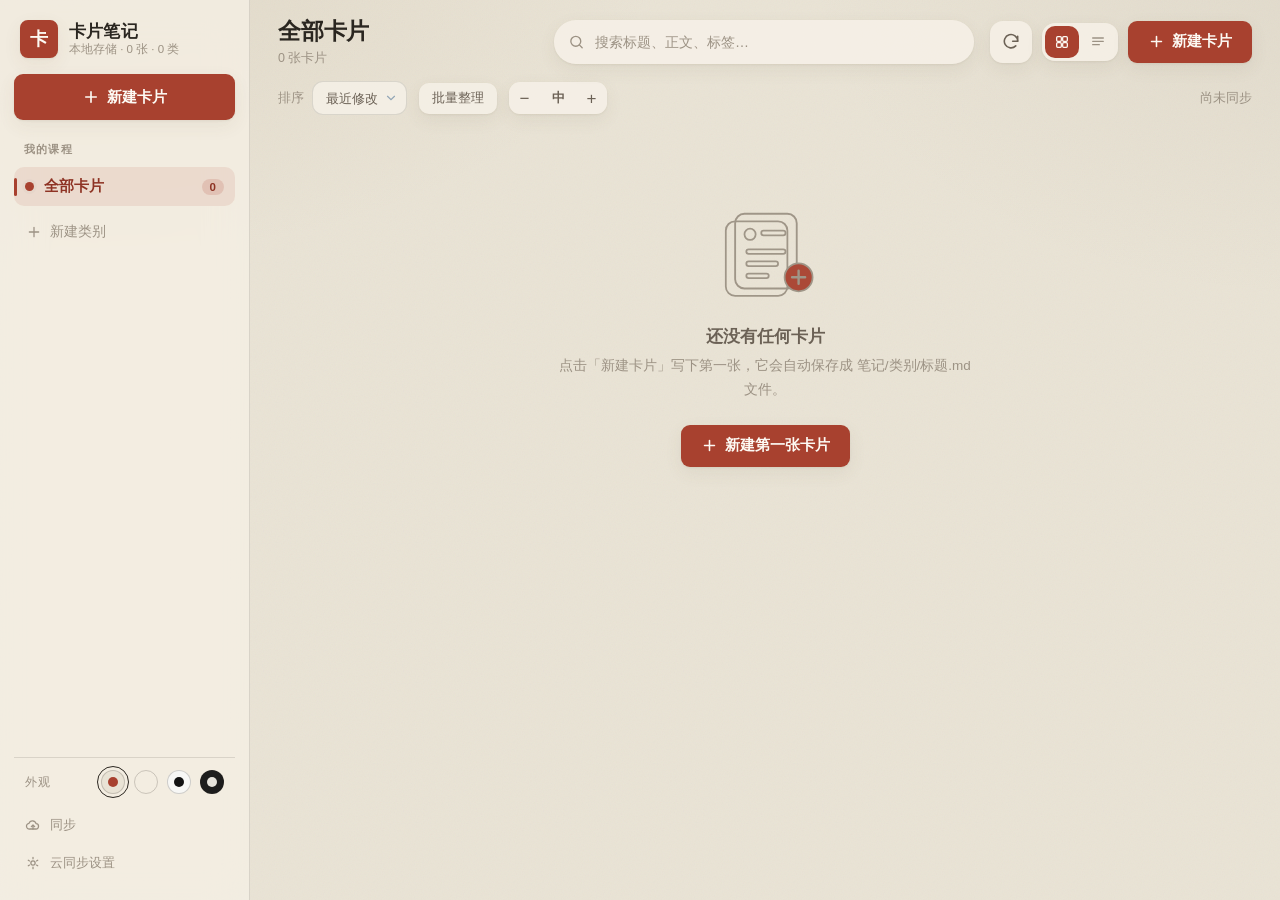
==== commit a2ee20af: "第四套主题「素白」(新拟态) + 字体规范(宣纸楷体/其余无衬线) + 朱砂换标准色 + 按钮部件化 + 竖屏平板触控放大 + theme-color 跟随主题" ====
--- a/index.html
+++ b/index.html
@@ -6,19 +6,30 @@
 <title>卡片笔记</title>
 <script>
 /* 在样式加载之前就把主题定下来，避免打开时先闪一下默认配色。
-   老版本存的是已经删掉的配色名（qing/dai/…），这里做一次迁移，认不出就回宣纸。 */
+   老版本存的是已经删掉的配色名（qing/dai/zhu/shu…），这里做一次迁移，认不出就回宣纸。
+   顺便把"浏览器界面色"（手机/平板顶上那条状态栏）也一起定好 —— 它以前是写死的旧青绿。 */
 (function(){
+  var META={xuan:'#f6f1e6',su:'#e9e9e7',jian:'#f4f4f2',mo:'#141414'};
+  var t='xuan';
   try{
-    var ok={xuan:1,jian:1,mo:1};
-    var t=localStorage.getItem('cn.theme');
+    var ok={xuan:1,su:1,jian:1,mo:1};
+    t=localStorage.getItem('cn.theme');
     if(!ok[t]) t='xuan';
     localStorage.setItem('cn.theme',t);
-    document.documentElement.dataset.theme=t;
-  }catch(e){document.documentElement.dataset.theme='xuan';}
+  }catch(e){ t='xuan'; }
+  document.documentElement.dataset.theme=t;
+  /* theme-color 这个 meta 在下面的 <head> 里，脚本跑的时候还没解析到，
+     所以先挂到 DOMContentLoaded 上再设一次。 */
+  function paint(){
+    var m=document.querySelector('meta[name="theme-color"]');
+    if(m) m.setAttribute('content',META[t]||META.xuan);
+  }
+  paint();
+  if(document.readyState==='loading') document.addEventListener('DOMContentLoaded',paint);
 })();
 </script>
 <link rel="manifest" href="manifest.webmanifest">
-<meta name="theme-color" content="#12b8a6">
+<meta name="theme-color" content="#f6f1e6">
 <meta name="apple-mobile-web-app-capable" content="yes">
 <meta name="apple-mobile-web-app-status-bar-style" content="default">
 <meta name="apple-mobile-web-app-title" content="卡片笔记">
@@ -87,6 +98,7 @@
           <span class="theme-label">外观</span>
           <div class="theme-dots" id="themeDots">
             <button class="tdot" data-theme="xuan" title="宣纸（古典纸质）" aria-label="宣纸"></button>
+            <button class="tdot" data-theme="su" title="素白（新拟态）" aria-label="素白"></button>
             <button class="tdot" data-theme="jian" title="极简（简约现代）" aria-label="极简"></button>
             <button class="tdot" data-theme="mo" title="墨夜（暗色）" aria-label="墨夜"></button>
           </div>
--- a/style.css
+++ b/style.css
@@ -10,6 +10,9 @@
 /* ---------------- 设计令牌：每套主题只改这一块 ---------------- */
 :root{
   --font: "PingFang SC","HarmonyOS Sans SC","MiSans","Source Han Sans SC","Microsoft YaHei UI","Microsoft YaHei",sans-serif;
+  /* 标题用衬线（宋体一路），这是"古典纸感"的主要来源；
+     设备上没有衬线中文字体时自动退回无衬线，不会乱。 */
+  --font-serif: "Songti SC","Noto Serif CJK SC","Source Han Serif SC","Noto Serif SC","STSong","SimSun",serif;
   --mono: "JetBrains Mono","Cascadia Code","Cascadia Mono",Consolas,"SF Mono",Menlo,monospace;
 
   --r-sm:10px;
@@ -21,6 +24,10 @@
   --ease-out:cubic-bezier(.16,1,.3,1);
 
   --sidebar-w:250px;
+
+  /* 纸纹颗粒：叠在纸色底上的一层细噪点，是"纸感"的关键一笔。
+     极简主题不需要，在它那一块里把它设成 none。 */
+  --noise:url("data:image/svg+xml,%3Csvg xmlns='http://www.w3.org/2000/svg' width='140' height='140'%3E%3Cfilter id='n'%3E%3CfeTurbulence type='fractalNoise' baseFrequency='.85' numOctaves='2'/%3E%3C/filter%3E%3Crect width='140' height='140' filter='url(%23n)' opacity='.05'/%3E%3C/svg%3E");
 
   /* 安全区：刘海屏 / 手势条的避让距离。没有安全区的设备取 0，不影响桌面 */
   --sat:env(safe-area-inset-top,0px);
@@ -29,134 +36,99 @@
   --sar:env(safe-area-inset-right,0px);
 }
 
-/* —— 晴山（青）：承袭原品牌色，更细腻 —— */
-:root,:root[data-theme="qing"]{
-  --bg:#f3f7f6;
+/* —— 宣纸（古典纸质，默认）——
+   参考：米色纸底 + 墨黑字 + 朱砂红唯一强调色 + 宋体衬线标题 + 柔和新拟态阴影。
+   分类颜色用传统矿物色（赭石/花青/藤黄/胭脂…）并整体压暗，和纸感统一。 */
+:root,:root[data-theme="xuan"]{
+  --bg:#e9e3d5;
+  --surface:#f6f1e7;
+  --surface-2:#efe9dc;
+  --ink:#2a2620;
+  --ink-2:#6b6155;
+  --ink-3:#9c9284;
+  --line:rgba(42,38,32,.13);
+  --line-2:rgba(42,38,32,.20);
+  --accent:#a8412f;          /* 朱砂 */
+  --accent-2:#bd5540;
+  --accent-ink:#8e3324;
+  --accent-soft:rgba(168,65,47,.10);
+  --accent-line:rgba(168,65,47,.38);
+  --on-accent:#fdfaf4;       /* 压在强调色上的文字色 */
+  --amber:#a8791f;
+  --rose:#a8412f;
+  --atm-1:rgba(150,124,84,.10);   /* 纸面的不均匀感，不用彩色光晕 */
+  --atm-2:rgba(120,104,80,.07);
+  --sh-1:0 1px 2px rgba(90,74,48,.08), 0 6px 18px rgba(90,74,48,.075);
+  --sh-2:0 10px 28px rgba(90,74,48,.13), 0 2px 6px rgba(90,74,48,.06);
+  --sh-3:0 28px 60px rgba(60,48,30,.26);
+  --code-bg:#efe8da;
+  --code-ink:#4a4034;
+  --r-btn:9px;               /* 按钮小圆角，带点印章的方正感 */
+  --r-mark:8px;              /* 品牌小方块 */
+  --font-title:var(--font-serif);   /* 卡片标题也用宋体，纸感才统一 */
+}
+
+/* —— 极简（简约现代）——
+   参考：近白灰底 + 纯黑白灰、零彩色 + 衬线大标题 + 黑色胶囊按钮 + 发丝分割线。 */
+:root[data-theme="jian"]{
+  --bg:#f4f4f2;
   --surface:#ffffff;
-  --surface-2:#f1f6f4;
-  --ink:#1c2b27;
-  --ink-2:#527068;
-  --ink-3:#8ea8a0;
-  --line:#e3ebea;
-  --line-2:#d5e0de;
-  --accent:#0ea592;
-  --accent-2:#2ec4ad;
-  --accent-ink:#0a7a6b;
-  --accent-soft:rgba(14,165,146,.10);
-  --accent-line:rgba(14,165,146,.40);
-  --amber:#e0952f;
-  --rose:#e4607e;
-  --atm-1:rgba(46,196,173,.13);
-  --atm-2:rgba(94,158,150,.10);
-  --sh-1:0 1px 2px rgba(23,60,53,.045), 0 4px 16px rgba(23,60,53,.06);
-  --sh-2:0 12px 32px rgba(23,60,53,.11), 0 2px 6px rgba(23,60,53,.05);
-  --sh-3:0 30px 72px rgba(15,42,37,.22);
-  --code-bg:#f3f8f6;
-  --code-ink:#2f5560;
-}
-
-/* —— 远黛（靛蓝）—— */
-:root[data-theme="dai"]{
-  --bg:#f4f6fb;
-  --surface:#ffffff;
-  --surface-2:#f1f4fa;
-  --ink:#1f2637;
-  --ink-2:#56617c;
-  --ink-3:#929bb4;
-  --line:#e4e9f3;
-  --line-2:#d6dcec;
-  --accent:#4a63d8;
-  --accent-2:#6d88ee;
-  --accent-ink:#3a4fb0;
-  --accent-soft:rgba(74,99,216,.10);
-  --accent-line:rgba(74,99,216,.40);
-  --amber:#e0952f;
-  --rose:#e4607e;
-  --atm-1:rgba(109,136,238,.12);
-  --atm-2:rgba(120,128,196,.09);
-  --sh-1:0 1px 2px rgba(34,46,84,.045), 0 4px 16px rgba(34,46,84,.06);
-  --sh-2:0 12px 32px rgba(34,46,84,.11), 0 2px 6px rgba(34,46,84,.05);
-  --sh-3:0 30px 72px rgba(22,30,58,.24);
-  --code-bg:#f3f6fc;
-  --code-ink:#33456b;
-}
-
-/* —— 竹青（绿）—— */
-:root[data-theme="zhu"]{
-  --bg:#f5f7f2;
-  --surface:#ffffff;
-  --surface-2:#f2f5ec;
-  --ink:#242b1f;
-  --ink-2:#5d6b53;
-  --ink-3:#99a78c;
-  --line:#e6eae1;
-  --line-2:#d9e0d1;
-  --accent:#4c995e;
-  --accent-2:#6cba78;
-  --accent-ink:#3a7a49;
-  --accent-soft:rgba(76,153,94,.11);
-  --accent-line:rgba(76,153,94,.42);
-  --amber:#e0952f;
-  --rose:#e4607e;
-  --atm-1:rgba(108,186,120,.13);
-  --atm-2:rgba(140,168,110,.10);
-  --sh-1:0 1px 2px rgba(44,60,36,.045), 0 4px 16px rgba(44,60,36,.06);
-  --sh-2:0 12px 32px rgba(44,60,36,.11), 0 2px 6px rgba(44,60,36,.05);
-  --sh-3:0 30px 72px rgba(30,44,24,.22);
-  --code-bg:#f4f8ef;
-  --code-ink:#3d5a3a;
-}
-
-/* —— 秋柿（橙）—— */
-:root[data-theme="shu"]{
-  --bg:#faf5f1;
-  --surface:#ffffff;
-  --surface-2:#f9f0e9;
-  --ink:#2f241c;
-  --ink-2:#77604f;
-  --ink-3:#ad9785;
-  --line:#eee4db;
-  --line-2:#e4d5c8;
-  --accent:#d4622b;
-  --accent-2:#ef8547;
-  --accent-ink:#b04d1e;
-  --accent-soft:rgba(212,98,43,.10);
-  --accent-line:rgba(212,98,43,.40);
-  --amber:#d98a1f;
-  --rose:#e4607e;
-  --atm-1:rgba(239,133,71,.12);
-  --atm-2:rgba(200,150,110,.10);
-  --sh-1:0 1px 2px rgba(80,48,24,.045), 0 4px 16px rgba(80,48,24,.06);
-  --sh-2:0 12px 32px rgba(80,48,24,.11), 0 2px 6px rgba(80,48,24,.05);
-  --sh-3:0 30px 72px rgba(60,34,16,.22);
-  --code-bg:#faf3ec;
-  --code-ink:#6b4a33;
-}
-
-/* —— 墨夜（深色）—— */
+  --surface-2:#f0f0ee;
+  --ink:#131313;
+  --ink-2:#6a6a66;
+  --ink-3:#a3a39e;
+  --line:rgba(19,19,19,.10);
+  --line-2:rgba(19,19,19,.16);
+  --accent:#131313;
+  --accent-2:#2e2e2e;
+  --accent-ink:#000000;
+  --accent-soft:rgba(19,19,19,.06);
+  --accent-line:rgba(19,19,19,.30);
+  --on-accent:#ffffff;
+  --amber:#8a8a85;           /* 极简主题里连置顶星都是灰的，不出现彩色 */
+  --rose:#7a7a75;
+  --atm-1:rgba(0,0,0,.022);
+  --atm-2:rgba(0,0,0,.016);
+  --sh-1:0 1px 2px rgba(0,0,0,.04), 0 8px 24px rgba(0,0,0,.05);
+  --sh-2:0 12px 32px rgba(0,0,0,.09), 0 2px 6px rgba(0,0,0,.04);
+  --sh-3:0 30px 70px rgba(0,0,0,.18);
+  --code-bg:#f2f2f0;
+  --code-ink:#2b2b28;
+  --r-btn:999px;
+  --r-mark:999px;
+  --noise:none;               /* 极简主题不要纸纹，本来就是干净的平面 */
+  --font-title:var(--font);   /* 极简主题的卡片标题用无衬线，只有大标题才用宋体 */
+}
+
+/* —— 墨夜（极简的暗色版）—— */
 :root[data-theme="mo"]{
-  --bg:#10161b;
-  --surface:#1a232b;
-  --surface-2:#212d36;
-  --ink:#e8eef1;
-  --ink-2:#9fb2ba;
-  --ink-3:#6d7e88;
-  --line:rgba(232,240,244,.085);
-  --line-2:rgba(232,240,244,.14);
-  --accent:#3ac6ae;
-  --accent-2:#5fd8c2;
-  --accent-ink:#84ddcb;
-  --accent-soft:rgba(58,198,174,.13);
-  --accent-line:rgba(58,198,174,.44);
-  --amber:#e8ac4f;
-  --rose:#f07f97;
-  --atm-1:rgba(58,198,174,.08);
-  --atm-2:rgba(94,140,160,.07);
-  --sh-1:0 1px 2px rgba(0,0,0,.30), 0 4px 16px rgba(0,0,0,.26);
-  --sh-2:0 12px 32px rgba(0,0,0,.40), 0 2px 6px rgba(0,0,0,.28);
-  --sh-3:0 30px 72px rgba(0,0,0,.55);
-  --code-bg:#16202a;
-  --code-ink:#a8c6d2;
+  --bg:#141414;
+  --surface:#1d1d1d;
+  --surface-2:#252525;
+  --ink:#ebe9e4;
+  --ink-2:#a5a39d;
+  --ink-3:#74726c;
+  --line:rgba(235,233,228,.10);
+  --line-2:rgba(235,233,228,.16);
+  --accent:#e6e3dc;          /* 暗色下强调色反过来用象牙白 */
+  --accent-2:#ffffff;
+  --accent-ink:#f2f0ea;
+  --accent-soft:rgba(235,233,228,.09);
+  --accent-line:rgba(235,233,228,.30);
+  --on-accent:#141414;       /* 亮按钮上压深字 */
+  --amber:#c9a86a;
+  --rose:#c98a8a;
+  --atm-1:rgba(235,233,228,.025);
+  --atm-2:rgba(235,233,228,.018);
+  --sh-1:0 1px 2px rgba(0,0,0,.34), 0 6px 20px rgba(0,0,0,.28);
+  --sh-2:0 12px 32px rgba(0,0,0,.44), 0 2px 6px rgba(0,0,0,.30);
+  --sh-3:0 30px 72px rgba(0,0,0,.58);
+  --code-bg:#1a1a1a;
+  --code-ink:#c2c8cc;
+  --r-btn:999px;
+  --r-mark:999px;
+  --noise:none;
+  --font-title:var(--font);
 }
 
 /* ---------------- 基础 ---------------- */
@@ -168,10 +140,11 @@
   font-family:var(--font);
   color:var(--ink);
   background:var(--bg);
-  /* 氛围层：两团非常淡的、跟着主题色走的光晕，代替平铺纯色 */
+  /* 氛围层：两团极淡的暖色洗染 + 一层纸纹颗粒，代替平铺纯色 */
   background-image:
     radial-gradient(960px 540px at 6% -8%, var(--atm-1), transparent 62%),
-    radial-gradient(820px 500px at 104% -2%, var(--atm-2), transparent 64%);
+    radial-gradient(820px 500px at 104% -2%, var(--atm-2), transparent 64%),
+    var(--noise);
   background-attachment:fixed;
   -webkit-font-smoothing:antialiased;
   text-rendering:optimizeLegibility;
@@ -208,26 +181,25 @@
 }
 .brand{display:flex;align-items:center;gap:11px;padding:2px 6px}
 .brand-mark{
-  width:38px;height:38px;border-radius:13px;flex:none;
-  display:grid;place-items:center;color:#fff;font-weight:700;font-size:17px;
-  background:linear-gradient(140deg,var(--accent-2),var(--accent));
-  box-shadow:0 6px 16px color-mix(in srgb,var(--accent) 34%,transparent),
-             inset 0 1px 0 rgba(255,255,255,.22);
+  width:38px;height:38px;border-radius:var(--r-mark);flex:none;
+  display:grid;place-items:center;color:var(--on-accent);
+  font-family:var(--font-serif);font-weight:600;font-size:18px;
+  background:var(--accent);
+  box-shadow:var(--sh-1);
 }
 .brand-text{display:flex;flex-direction:column;line-height:1.25;min-width:0}
-.brand-text b{font-size:16.5px;letter-spacing:.2px;font-weight:700}
+.brand-text b{font-size:16.5px;letter-spacing:.2px;font-weight:700;font-family:var(--font-serif)}
 .brand-text span{font-size:11.5px;color:var(--ink-3);white-space:nowrap;overflow:hidden;text-overflow:ellipsis}
 
 .new-card-btn{
   display:flex;align-items:center;justify-content:center;gap:7px;
-  height:46px;border-radius:var(--r-md);color:#fff;font-size:15px;font-weight:600;
-  background:linear-gradient(135deg,var(--accent-2),var(--accent));
-  box-shadow:0 8px 20px color-mix(in srgb,var(--accent) 32%,transparent),
-             inset 0 1px 0 rgba(255,255,255,.20);
+  height:46px;border-radius:var(--r-btn);color:var(--on-accent);font-size:15px;font-weight:600;
+  background:var(--accent);
+  box-shadow:var(--sh-1);
   transition:transform .18s var(--ease), box-shadow .18s var(--ease), filter .18s;
 }
-.new-card-btn svg{width:18px;height:18px;stroke-width:2.4}
-.new-card-btn:hover{transform:translateY(-1px);box-shadow:0 12px 26px color-mix(in srgb,var(--accent) 40%,transparent)}
+.new-card-btn svg{width:18px;height:18px;stroke-width:2.2}
+.new-card-btn:hover{transform:translateY(-1px);box-shadow:var(--sh-2);filter:brightness(1.06)}
 .new-card-btn:active{transform:translateY(0) scale(.985)}
 
 .side-scroll{flex:1;min-height:0;overflow:auto;display:flex;flex-direction:column;gap:6px;padding-bottom:4px}
@@ -242,7 +214,7 @@
   position:relative;
 }
 .cat-item:hover{background:var(--accent-soft);color:var(--ink)}
-.cat-item.on{background:linear-gradient(90deg,var(--accent-soft),color-mix(in srgb,var(--accent) 4%,transparent));color:var(--accent-ink);font-weight:600}
+.cat-item.on{background:var(--accent-soft);color:var(--accent-ink);font-weight:600}
 .cat-item.on::before{content:"";position:absolute;left:0;top:50%;transform:translateY(-50%);width:3px;height:18px;border-radius:3px;background:var(--accent)}
 .cat-dot{width:9px;height:9px;border-radius:50%;flex:none;box-shadow:0 0 0 3px rgba(0,0,0,.02)}
 .cat-name{flex:1;min-width:0;overflow:hidden;text-overflow:ellipsis;white-space:nowrap}
@@ -265,26 +237,31 @@
 .side-foot-btn:hover{background:color-mix(in srgb,var(--ink) 5%,transparent);color:var(--ink-2)}
 .side-foot-btn svg{width:16px;height:16px}
 
-/* 主题切换：侧栏底部一排配色点 */
+/* 主题切换：侧栏底部一排小圆点。
+   每个点画的是"那套主题的纸色 + 它的强调色"，所以一眼就能看出是什么风格，
+   而不是三个花花绿绿的色球。 */
 .theme-picker{display:flex;align-items:center;gap:10px;padding:2px 11px 12px}
 .theme-label{font-size:11.5px;color:var(--ink-3);letter-spacing:.5px}
 .theme-dots{display:flex;gap:9px;margin-left:auto}
 .tdot{
-  width:22px;height:22px;border-radius:50%;padding:0;position:relative;
+  width:24px;height:24px;border-radius:50%;padding:0;position:relative;
+  background:var(--dot-bg);border:1px solid var(--line-2);
   transition:transform .16s var(--ease);
+}
+.tdot::before{
+  content:"";position:absolute;left:50%;top:50%;transform:translate(-50%,-50%);
+  width:10px;height:10px;border-radius:50%;background:var(--dot-fg);
 }
 .tdot::after{
   content:"";position:absolute;inset:-5px;border-radius:50%;
-  border:2px solid transparent;transition:border-color .16s;
-}
-.tdot.on::after{border-color:currentColor}
-.tdot:hover{transform:scale(1.14)}
-.tdot:active{transform:scale(.96)}
-.tdot[data-theme="qing"]{background:linear-gradient(135deg,#2ec4ad,#0ea592);color:#0ea592}
-.tdot[data-theme="dai"]{background:linear-gradient(135deg,#6d88ee,#4a63d8);color:#4a63d8}
-.tdot[data-theme="zhu"]{background:linear-gradient(135deg,#6cba78,#4c995e);color:#4c995e}
-.tdot[data-theme="shu"]{background:linear-gradient(135deg,#ef8547,#d4622b);color:#d4622b}
-.tdot[data-theme="mo"]{background:linear-gradient(135deg,#41525f,#141c24);color:#41525f;border:1px solid var(--line-2)}
+  border:1.5px solid transparent;transition:border-color .16s;
+}
+.tdot.on::after{border-color:var(--ink)}
+.tdot:hover{transform:scale(1.1)}
+.tdot:active{transform:scale(.95)}
+.tdot[data-theme="xuan"]{--dot-bg:#e9e3d5;--dot-fg:#a8412f}
+.tdot[data-theme="jian"]{--dot-bg:#f7f7f5;--dot-fg:#131313}
+.tdot[data-theme="mo"]{--dot-bg:#1d1d1d;--dot-fg:#e6e3dc}
 
 /* 手机端抽屉侧栏的遮罩：桌面档不显示（侧栏本来就在页面上） */
 .side-backdrop{display:none}
@@ -297,7 +274,7 @@
 }
 .topbar-title{min-width:0;flex:none;max-width:34%}
 .topbar-title h1{
-  margin:0;font-size:22px;font-weight:750;letter-spacing:-.3px;
+  margin:0;font-size:23px;font-weight:600;letter-spacing:-.2px;font-family:var(--font-serif);
   white-space:nowrap;overflow:hidden;text-overflow:ellipsis;
 }
 .topbar-title p{margin:3px 0 0;font-size:12.5px;color:var(--ink-3);white-space:nowrap;overflow:hidden;text-overflow:ellipsis}
@@ -332,22 +309,21 @@
 .seg{display:flex;background:color-mix(in srgb,var(--surface) 88%,transparent);border-radius:13px;padding:3px;box-shadow:var(--sh-1);gap:2px}
 .seg button{width:34px;height:32px;border-radius:10px;display:grid;place-items:center;color:var(--ink-3);transition:.18s}
 .seg button svg{width:16px;height:16px}
-.seg button.on{background:linear-gradient(135deg,var(--accent-2),var(--accent));color:#fff;box-shadow:0 3px 8px color-mix(in srgb,var(--accent) 32%,transparent)}
+.seg button.on{background:var(--accent);color:var(--on-accent)}
 
 .primary-btn{
-  display:inline-flex;align-items:center;gap:7px;height:42px;padding:0 18px;border-radius:14px;
-  color:#fff;font-size:14.5px;font-weight:600;white-space:nowrap;
-  background:linear-gradient(135deg,var(--accent-2),var(--accent));
-  box-shadow:0 8px 20px color-mix(in srgb,var(--accent) 32%,transparent),
-             inset 0 1px 0 rgba(255,255,255,.18);
-  transition:transform .18s var(--ease),box-shadow .18s var(--ease);
-}
-.primary-btn svg{width:17px;height:17px;stroke-width:2.4}
-.primary-btn:hover{transform:translateY(-1px);box-shadow:0 12px 26px color-mix(in srgb,var(--accent) 40%,transparent)}
+  display:inline-flex;align-items:center;gap:7px;height:42px;padding:0 20px;border-radius:var(--r-btn);
+  color:var(--on-accent);font-size:14.5px;font-weight:600;white-space:nowrap;
+  background:var(--accent);
+  box-shadow:var(--sh-1);
+  transition:transform .18s var(--ease),box-shadow .18s var(--ease),filter .18s;
+}
+.primary-btn svg{width:17px;height:17px;stroke-width:2.2}
+.primary-btn:hover{transform:translateY(-1px);box-shadow:var(--sh-2);filter:brightness(1.06)}
 .primary-btn:active{transform:translateY(0) scale(.985)}
 .primary-btn:disabled{opacity:.55;transform:none;cursor:default}
 .ghost-btn{
-  height:42px;padding:0 20px;border-radius:14px;font-size:14.5px;font-weight:500;color:var(--ink-2);
+  height:42px;padding:0 20px;border-radius:var(--r-btn);font-size:14.5px;font-weight:500;color:var(--ink-2);
   background:color-mix(in srgb,var(--surface) 92%,transparent);box-shadow:var(--sh-1);transition:.18s;
 }
 .ghost-btn:hover{color:var(--ink);background:var(--surface);box-shadow:var(--sh-2)}
@@ -365,8 +341,7 @@
 .tools-right{margin-left:auto;display:flex;align-items:center;gap:10px;font-size:12.5px;color:var(--ink-3)}
 .mini-btn{padding:7px 13px;border-radius:10px;font-size:12.5px;color:var(--ink-2);background:color-mix(in srgb,var(--surface) 84%,transparent);box-shadow:var(--sh-1);transition:.16s}
 .mini-btn:hover{color:var(--accent-ink);transform:translateY(-1px)}
-.mini-btn.on{background:linear-gradient(135deg,var(--accent-2),var(--accent));color:#fff;
-  box-shadow:0 6px 14px color-mix(in srgb,var(--accent) 30%,transparent)}
+.mini-btn.on{background:var(--accent);color:var(--on-accent)}
 
 /* ---------------- 卡片区 ---------------- */
 .board{
@@ -417,6 +392,7 @@
 
 .card-title{
   margin:0 0 8px;font-size:17.5px;font-weight:650;line-height:1.45;letter-spacing:-.2px;
+  font-family:var(--font-title);
   display:-webkit-box;-webkit-line-clamp:2;-webkit-box-orient:vertical;overflow:hidden;
 }
 .card-sum{
@@ -444,9 +420,9 @@
 .card-more:hover{background:var(--accent-soft);color:var(--accent-ink)}
 .sel-badge{
   position:absolute;right:10px;top:10px;width:30px;height:30px;border-radius:9px;z-index:2;
-  display:none;place-items:center;color:#fff;
-  background:linear-gradient(135deg,var(--accent-2),var(--accent));
-  box-shadow:0 5px 12px color-mix(in srgb,var(--accent) 36%,transparent);
+  display:none;place-items:center;color:var(--on-accent);
+  background:var(--accent);
+  box-shadow:var(--sh-1);
 }
 .sel-badge svg{width:15px;height:15px;stroke-width:3}
 .card.selected{border-color:var(--accent);box-shadow:0 0 0 3px var(--accent-soft),var(--sh-2);transform:translateY(-2px)}
@@ -491,13 +467,12 @@
 .board.d-full .tag{font-size:12.5px;padding:3px 10px}
 .board.d-full .card-open{opacity:1;transform:none}
 
-/* 列表视图 = 「一行一个标题」的清单
+/* 列表视图 = 一行一个标题的清单（宽度铺满，右边不再空一大块）
    1. `.board.list` 是纵向 flex 容器，卡片默认 `flex-shrink:1` —— 卡片一多，
       每一行会被等比压扁（21 张时只剩 30px）。必须 `flex:0 0 auto`。
-   2. 列表里只放标题 + 分类 + 时间。摘要和标签放在清单里既挤又对不齐。
-      只有"搜索命中"时例外，把命中的那段正文显示出来。
-   3. 视觉上做成真正的"清单"：没有卡片的底和阴影，只有发丝分隔线。 */
-.board.list{gap:0}
+   2. 列表里只放标题 + 分类 + 时间。只有"搜索命中"时例外，把命中的正文显示出来。
+   3. 视觉上是清单：没有卡片的底和阴影，只有发丝分隔线。 */
+.board.list{gap:0;max-width:none}
 .board.list .card{
   display:flex;flex-direction:row;align-items:center;gap:14px;
   flex:0 0 auto;min-height:52px;
@@ -596,7 +571,7 @@
 .reader-inner{max-width:760px;margin:0 auto;padding:32px 42px 64px}
 
 .reader-head{padding-bottom:20px;border-bottom:1px solid var(--line);margin-bottom:26px}
-.reader-head h2{margin:0;font-size:27px;font-weight:750;line-height:1.4;letter-spacing:-.5px}
+.reader-head h2{margin:0;font-size:28px;font-weight:600;line-height:1.4;letter-spacing:-.2px;font-family:var(--font-serif)}
 .reader-meta{margin-top:12px;display:flex;align-items:center;gap:9px;flex-wrap:wrap;font-size:12.5px;color:var(--ink-3)}
 .reader-meta .dot{width:3px;height:3px;border-radius:50%;background:var(--ink-3);opacity:.6}
 .reader-meta .tag{font-size:11.5px}
@@ -607,22 +582,21 @@
 }
 .reader-foot .ghost-btn{height:37px;padding:0 15px;font-size:13px;display:inline-flex;align-items:center;gap:6px;border-radius:11px}
 .reader-foot .ghost-btn svg{width:15px;height:15px}
-.reader-foot .danger:hover{color:#e0556f;background:rgba(228,96,126,.10)}
+.reader-foot .danger:hover{color:var(--rose);background:color-mix(in srgb,var(--rose) 10%,transparent)}
 
 /* ---------------- Markdown 排版（中文长文阅读的把持在这里） ---------------- */
 .md{--fs:16.6px;font-size:var(--fs);line-height:1.94;color:var(--ink);word-wrap:break-word}
 .md > *:first-child{margin-top:0}
 .md > *:last-child{margin-bottom:0}
 .md p{margin:0 0 1.05em}
-.md h1,.md h2,.md h3,.md h4{line-height:1.45;font-weight:680;letter-spacing:-.2px;position:relative;color:var(--ink)}
+.md h1,.md h2,.md h3,.md h4{line-height:1.45;font-weight:680;letter-spacing:-.2px;position:relative;color:var(--ink);font-family:var(--font-serif)}
 .md h1{font-size:1.5em;margin:1.7em 0 .65em}
+/* 小节标题：只用字号 + 一条发丝底线区分，不放任何竖线装饰。
+   （2026-10-10：原来在 h2 左边画了一道强调色竖杠，结果和折叠箭头叠在一起，
+     看着像"|v"两个莫名其妙的符号，已去掉。） */
 .md h2{
-  font-size:1.24em;margin:1.75em 0 .7em;padding:2px 0 9px 14px;
+  font-size:1.22em;margin:1.8em 0 .7em;padding:0 0 9px;
   border-bottom:1px solid var(--line);
-}
-.md h2::before{
-  content:"";position:absolute;left:0;top:.36em;bottom:.85em;width:3.5px;border-radius:3px;
-  background:linear-gradient(180deg,var(--accent-2),var(--accent));
 }
 .md h3{font-size:1.1em;margin:1.5em 0 .55em;color:var(--ink)}
 .md h4{font-size:1em;margin:1.3em 0 .5em;color:var(--ink-2)}
@@ -634,8 +608,9 @@
 }
 .md .sec-arrow svg{width:1em;height:1em;stroke-width:2.4;display:block}
 .md .sec-head.folded .sec-arrow{transform:rotate(-90deg)}
-.md h2 .sec-arrow{position:absolute;left:0;top:50%;margin-top:-.55em;width:1.1em;height:1.1em;margin-right:0}
-.md h2.collapsible{padding-left:25px}
+/* 折叠箭头挪到标题行右端（原来在左端，会和别的东西挤在一起，看着莫名其妙） */
+.md h2 .sec-arrow{position:absolute;right:2px;left:auto;top:50%;margin-top:-.55em;width:1.1em;height:1.1em;margin-right:0}
+.md h2.collapsible{padding-left:0;padding-right:26px}
 .md h3 .sec-arrow{margin-right:.3em;opacity:.6}
 .md .sec-wrap > .sec-inner > *:first-child{margin-top:.2em}
 
@@ -819,28 +794,25 @@
 .picker-foot{display:flex;justify-content:flex-end;padding-top:12px}
 .picker-foot .ghost-btn{height:38px;padding:0 18px;font-size:14px}
 
-/* ---------------- 多选操作条（深色胶囊，在浅底上也压得住） ---------------- */
+/* ---------------- 多选操作条 ----------------
+   用「墨底 + 纸色字」的反色胶囊：浅色主题下是深色胶囊，墨夜下自动变成浅色胶囊
+   （因为 --ink 和 --bg 在深色主题里是反过来的），所以不用为深色单独写一套。 */
 .selbar{
   position:fixed;left:50%;bottom:26px;transform:translateX(-50%);z-index:175;
   display:flex;align-items:center;gap:5px;padding:8px 10px 8px 18px;
   max-width:calc(100vw - 28px);overflow-x:auto;
-  background:color-mix(in srgb,var(--ink) 94%,transparent);
-  -webkit-backdrop-filter:blur(10px);backdrop-filter:blur(10px);border-radius:18px;
-  box-shadow:0 16px 40px rgba(10,25,40,.32);
+  background:var(--ink);-webkit-backdrop-filter:blur(10px);backdrop-filter:blur(10px);border-radius:var(--r-btn);
+  box-shadow:0 16px 40px rgba(20,16,10,.28);
   animation:selbarIn .26s var(--ease-out) both;
 }
-:root[data-theme="mo"] .selbar{background:color-mix(in srgb,#e8eef1 94%,transparent)}
-:root[data-theme="mo"] .selbar-count,:root[data-theme="mo"] .selbar-btn{color:#1a232b}
-:root[data-theme="mo"] .selbar-btn.ghost{color:rgba(26,35,43,.62)}
-:root[data-theme="mo"] .selbar-sep{background:rgba(26,35,43,.2)}
 @keyframes selbarIn{from{opacity:0;transform:translate(-50%,16px)}to{opacity:1;transform:translate(-50%,0)}}
-.selbar-count{color:#f2f6f7;font-size:13.5px;font-weight:600;white-space:nowrap;padding-right:2px}
-.selbar-sep{width:1px;height:18px;background:rgba(255,255,255,.18);margin:0 5px;flex:none}
-.selbar-btn{height:34px;padding:0 13px;border-radius:11px;font-size:13px;white-space:nowrap;
-  color:rgba(242,246,247,.88);transition:background .15s,color .15s}
-.selbar-btn:hover{background:rgba(255,255,255,.14);color:#fff}
-.selbar-btn.danger:hover{background:rgba(240,90,120,.28);color:#ffd9e0}
-.selbar-btn.ghost{color:rgba(242,246,247,.6)}
+.selbar-count{color:var(--bg);font-size:13.5px;font-weight:600;white-space:nowrap;padding-right:2px}
+.selbar-sep{width:1px;height:18px;background:color-mix(in srgb,var(--bg) 25%,transparent);margin:0 5px;flex:none}
+.selbar-btn{height:34px;padding:0 13px;border-radius:calc(var(--r-btn) - 2px);font-size:13px;white-space:nowrap;
+  color:color-mix(in srgb,var(--bg) 82%,transparent);transition:background .15s,color .15s}
+.selbar-btn:hover{background:color-mix(in srgb,var(--bg) 16%,transparent);color:var(--bg)}
+.selbar-btn.danger:hover{background:color-mix(in srgb,var(--rose) 34%,transparent);color:#fff}
+.selbar-btn.ghost{color:color-mix(in srgb,var(--bg) 55%,transparent)}
 
 /* 卡片数量：桌面档不显示（顶栏副标题里已经有了），手机上才放进工具条 */
 .board-count{display:none;font-size:12.5px;color:var(--ink-3);white-space:nowrap}
@@ -919,22 +891,21 @@
 .popmenu button svg{width:16px;height:16px;color:var(--ink-3)}
 .popmenu button:hover{background:var(--accent-soft);color:var(--accent-ink)}
 .popmenu button:hover svg{color:var(--accent-ink)}
-.popmenu button.danger:hover{background:rgba(228,96,126,.10);color:#d9435f}
-.popmenu button.danger:hover svg{color:#d9435f}
+.popmenu button.danger:hover{background:color-mix(in srgb,var(--rose) 12%,transparent);color:var(--rose)}
+.popmenu button.danger:hover svg{color:var(--rose)}
 
 /* ---------------- 提示 ---------------- */
 .toast-wrap{position:fixed;left:50%;bottom:34px;transform:translateX(-50%);z-index:200;
   display:flex;flex-direction:column;gap:8px;align-items:center;pointer-events:none}
 .toast{
   display:flex;align-items:center;gap:8px;padding:11px 20px;border-radius:20px;
-  background:color-mix(in srgb,var(--ink) 94%,transparent);color:#f2f6f7;font-size:13.5px;
-  box-shadow:0 12px 30px rgba(10,25,40,.3);
-  animation:toastIn .3s var(--ease-out) both;
-  -webkit-backdrop-filter:blur(6px);backdrop-filter:blur(6px);max-width:70vw;
+  background:var(--ink);color:var(--bg);font-size:13.5px;
+  box-shadow:0 12px 30px rgba(20,16,10,.26);
+  animation:toastIn .3s var(--ease-out) both;-webkit-backdrop-filter:blur(6px);backdrop-filter:blur(6px);max-width:70vw;
 }
 .toast.out{animation:toastOut .25s var(--ease) both}
-.toast.ok{background:linear-gradient(135deg,color-mix(in srgb,var(--accent) 97%,transparent),color-mix(in srgb,var(--accent-ink) 97%,transparent))}
-.toast.err{background:linear-gradient(135deg,rgba(230,80,110,.97),rgba(200,50,85,.97))}
+.toast.ok{background:var(--accent);color:var(--on-accent)}
+.toast.err{background:var(--rose);color:#fff}
 @keyframes toastIn{from{opacity:0;transform:translateY(14px) scale(.96)}to{opacity:1;transform:none}}
 @keyframes toastOut{to{opacity:0;transform:translateY(8px) scale(.97)}}
 
@@ -1023,14 +994,49 @@
   .modal-panel{width:min(860px,100%)}
 }
 
-/* 窄一些的平板（竖屏 800、768 这一档）：侧栏占掉 214 之后，
+/* 窄一些的横屏平板（竖屏 800、768 这一档的横屏）：侧栏占掉 214 之后，
    「标题 + 搜索框 + 三个按钮」一行放不下，搜索框只剩 150px。
    跟手机一样把搜索框单独放第二行。 */
-@media (min-width:761px) and (max-width:900px){
+@media (min-width:761px) and (max-width:900px) and (orientation:landscape){
   .topbar{flex-wrap:wrap;padding:12px 16px 8px;gap:10px}
   .topbar-title{order:1;flex:1;max-width:none;min-width:0}
   .topbar-actions{order:2}
   .search-wrap{order:3;flex-basis:100%;max-width:none;margin-left:0}
+}
+
+/* ---------------- 竖屏（≤1080px）：侧栏收成抽屉 ----------------
+   竖屏本来就只有 700–800px 宽，再让 214px 的侧栏常驻，内容区就被挤得很难看
+   —— 用户明确点出"pad 竖屏太紧凑"。所以竖屏一律把宽度全让给内容，侧栏改成抽屉。
+   （横屏 901px 以上仍然保留常驻侧栏，那里宽度够用。） */
+@media (orientation:portrait) and (max-width:1080px){
+  .only-mobile{display:grid}
+  .sidebar{
+    position:fixed;left:0;top:0;bottom:0;transform:translateX(-102%);
+    transition:transform .3s var(--ease);box-shadow:var(--sh-3);
+    background:var(--surface);width:min(320px,84vw);z-index:60;
+    padding:calc(16px + var(--sat,0px)) 14px calc(14px + var(--sab,0px)) 14px;
+  }
+  .sidebar.open{transform:none}
+  .side-backdrop{
+    display:block;position:fixed;inset:0;z-index:55;
+    background:rgba(24,20,14,.38);
+    -webkit-backdrop-filter:blur(2px);backdrop-filter:blur(2px);
+    opacity:0;pointer-events:none;transition:opacity .3s var(--ease);
+  }
+  body.side-open .side-backdrop{opacity:1;pointer-events:auto}
+  /* 触摸设备上，靠 hover 才出现的按钮等于不存在 */
+  .cat-more{opacity:1}
+  .cat-item{padding:12px}
+  .side-foot-btn{padding:11px}
+  .topbar-title{max-width:24%}
+  .search-wrap{max-width:300px}
+  /* 宽度回来了，卡片排两列，别一张占满整屏 */
+  .board{padding:0 18px 8px}
+  .board.grid{--card-min:262px;gap:14px}
+  .board.d-xs{--card-min:214px}
+  .board.d-s{--card-min:246px}
+  .board.d-l{--card-min:340px}
+  .board.d-xl{--card-min:430px}
 }
 
 /* ---------------- 手机档：≤760px ---------------- */
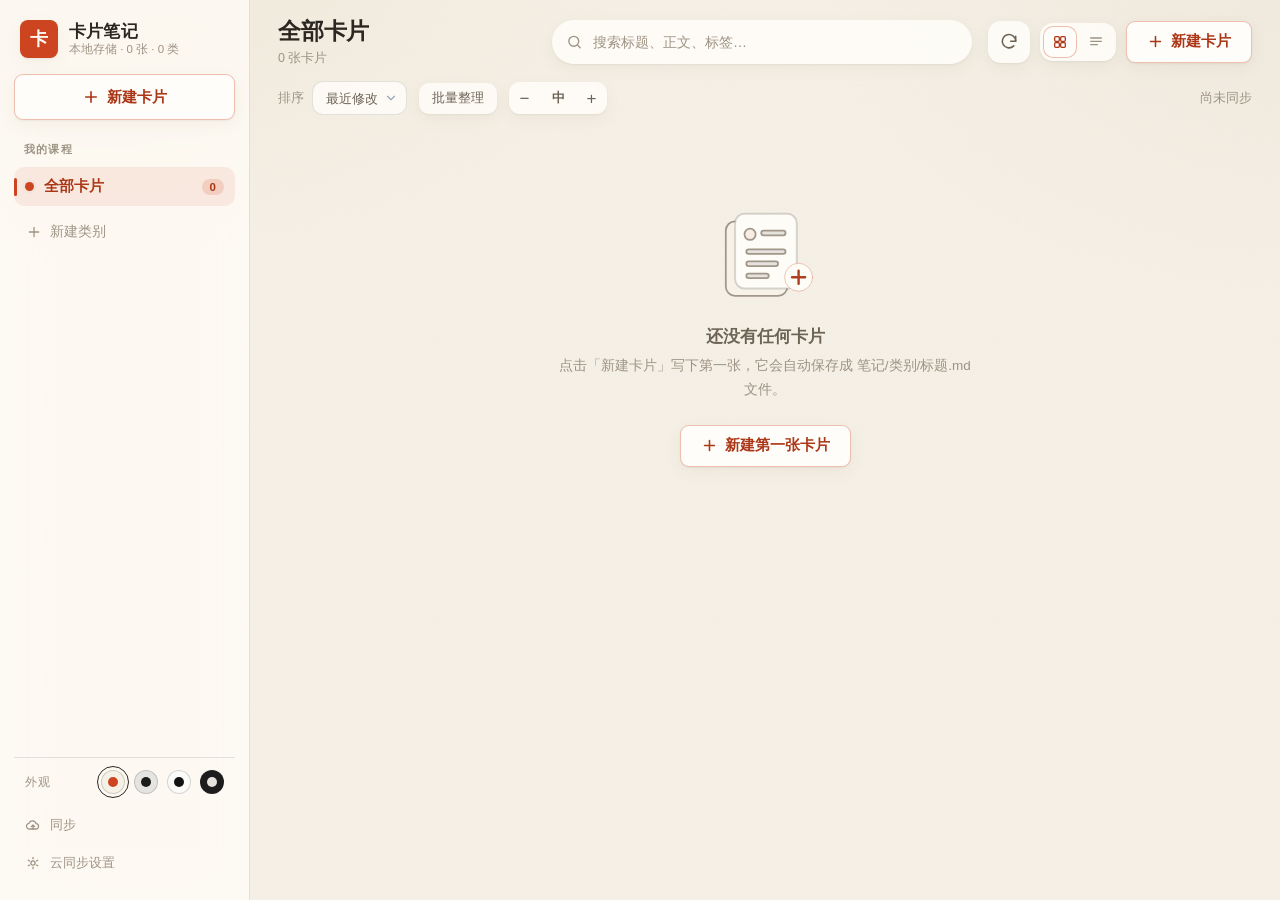
==== commit 838dd75c: "第四套主题「素白」(新拟态) + 字体规范(宣纸楷体/其余无衬线) + 朱砂换标准色 + 按钮部件化 + 竖屏平板触控放大 + theme-color 跟随主题" ====
--- a/index.html
+++ b/index.html
@@ -9,7 +9,7 @@
    老版本存的是已经删掉的配色名（qing/dai/zhu/shu…），这里做一次迁移，认不出就回宣纸。
    顺便把"浏览器界面色"（手机/平板顶上那条状态栏）也一起定好 —— 它以前是写死的旧青绿。 */
 (function(){
-  var META={xuan:'#f6f1e6',su:'#e9e9e7',jian:'#f4f4f2',mo:'#141414'};
+  var META={xuan:'#f7f2e7',su:'#ebebe9',jian:'#f2f2f0',mo:'#141414'};
   var t='xuan';
   try{
     var ok={xuan:1,su:1,jian:1,mo:1};
@@ -29,10 +29,11 @@
 })();
 </script>
 <link rel="manifest" href="manifest.webmanifest">
-<meta name="theme-color" content="#f6f1e6">
+<meta name="theme-color" content="#f7f2e7">
 <meta name="apple-mobile-web-app-capable" content="yes">
 <meta name="apple-mobile-web-app-status-bar-style" content="default">
 <meta name="apple-mobile-web-app-title" content="卡片笔记">
+<link rel="icon" href="icon-192.png">
 <link rel="apple-touch-icon" href="icon-180.png">
 <!-- 用相对路径，这样放在 GitHub Pages 子目录下也能正常加载 -->
 <link rel="stylesheet" href="lib/katex.min.css">
@@ -98,8 +99,8 @@
           <span class="theme-label">外观</span>
           <div class="theme-dots" id="themeDots">
             <button class="tdot" data-theme="xuan" title="宣纸（古典纸质）" aria-label="宣纸"></button>
-            <button class="tdot" data-theme="su" title="素白（新拟态）" aria-label="素白"></button>
-            <button class="tdot" data-theme="jian" title="极简（简约现代）" aria-label="极简"></button>
+            <button class="tdot" data-theme="su" title="柔光（新拟态）" aria-label="柔光"></button>
+            <button class="tdot" data-theme="jian" title="极简（黑白灰）" aria-label="极简"></button>
             <button class="tdot" data-theme="mo" title="墨夜（暗色）" aria-label="墨夜"></button>
           </div>
         </div>
--- a/style.css
+++ b/style.css
@@ -1,10 +1,13 @@
 /* ==================================================================
    卡片笔记 · 样式（2026-10-10 重构）
-   调性：静读书房 · 纸感 —— 温暖的纸面底、墨感的字、柔和圆角、
-        发丝边框、克制的阴影。参考 DeepSeek 的安静 + 百词斩的卡片亲和力，
-        全部力气花在两件事上：扫卡片、长时间读。
-   五种主题：晴山（青）/ 远黛（靛蓝）/ 竹青（绿）/ 秋柿（橙）/ 墨夜（深色），
-        通过 <html data-theme="…"> 切换，组件一律只引用语义变量，不写死颜色。
+   四套主题，通过 <html data-theme="…"> 切换，组件一律只引用语义变量：
+     xuan 宣纸  —— 古典纸质：亮米色纸底 + 纸纹 + 朱砂红 + 楷体（书法感）
+     su   素白  —— 新拟态：浅灰同色凸起、双向柔阴影、无衬线、黑色胶囊按钮
+     jian 极简  —— 扁平黑白灰：发丝分隔线、无阴影、无衬线
+     mo   墨夜  —— 极简的暗色版
+   字体规范（最容易搞错的一条）：`--font-display` 是"标题 / 品牌名"的展示字体，
+   每套主题自己定 —— 古典风格用楷体，现代风格用无衬线。
+   **绝不能把书法体配到现代风格上**，反过来也一样。
    ================================================================== */
 
 /* ---------------- 设计令牌：每套主题只改这一块 ---------------- */
@@ -15,6 +18,10 @@
   --font-serif: "Songti SC","Noto Serif CJK SC","Source Han Serif SC","Noto Serif SC","STSong","SimSun",serif;
   --mono: "JetBrains Mono","Cascadia Code","Cascadia Mono",Consolas,"SF Mono",Menlo,monospace;
 
+  /* 展示字体：标题、品牌名用它。默认无衬线（现代风格那一档）；
+     宣纸主题会把它换成楷体一类的毛笔感字体。 */
+  --font-display:var(--font);
+
   --r-sm:10px;
   --r-md:14px;
   --r-lg:18px;
@@ -36,40 +43,66 @@
   --sar:env(safe-area-inset-right,0px);
 }
 
+/* 主按钮的三个部件。
+   为什么要写成 `html:root` 而不是放进上面的 `:root`：
+   宣纸那一块的写法是 `:root, :root[data-theme="xuan"]`，里面那句裸 `:root`
+   会把宣纸的令牌"泄"给所有主题当兜底。素白/极简/墨夜都没写 --btn-*，
+   于是就被宣纸的"纸面按钮"覆盖了（表现：黑胶囊变成浅色纸按钮）。
+   `html:root` 比 `:root` 多一个元素选择器、优先级高一档，
+   而 `:root[data-theme="xuan"]` 又比它高 —— 所以默认值归默认，宣纸仍能覆盖自己。 */
+html:root{
+  --btn-bg:var(--accent);
+  --btn-ink:var(--on-accent);
+  --btn-line:transparent;
+}
+
 /* —— 宣纸（古典纸质，默认）——
-   参考：米色纸底 + 墨黑字 + 朱砂红唯一强调色 + 宋体衬线标题 + 柔和新拟态阴影。
-   分类颜色用传统矿物色（赭石/花青/藤黄/胭脂…）并整体压暗，和纸感统一。 */
+   亮米色纸底 + 纸纹颗粒 + 朱砂红唯一强调色 + 楷体标题 + 柔和新拟态阴影。
+   朱砂的色相出处：中国传统色色卡里的"朱红 #ff4c00"，原注就是"朱砂的颜色"。
+   那个纯色（255,76,0）在纸面上太扎眼，这里保留它的橙调、把明度压一档，
+   得到纸面上看得住的朱砂 —— 是带橙的矿物朱，不是普通的红。
+   分类颜色用传统矿物色（赭石/花青/藤黄/胭脂…），和纸感统一。 */
 :root,:root[data-theme="xuan"]{
-  --bg:#e9e3d5;
-  --surface:#f6f1e7;
-  --surface-2:#efe9dc;
-  --ink:#2a2620;
-  --ink-2:#6b6155;
-  --ink-3:#9c9284;
-  --line:rgba(42,38,32,.13);
-  --line-2:rgba(42,38,32,.20);
-  --accent:#a8412f;          /* 朱砂 */
-  --accent-2:#bd5540;
-  --accent-ink:#8e3324;
-  --accent-soft:rgba(168,65,47,.10);
-  --accent-line:rgba(168,65,47,.38);
-  --on-accent:#fdfaf4;       /* 压在强调色上的文字色 */
+  --bg:#f6f1e6;              /* 纸：比以前亮一档，白天看不发闷 */
+  --surface:#fffdf9;
+  --surface-2:#f8f3e8;
+  --ink:#2b2620;
+  --ink-2:#6d6355;
+  --ink-3:#9d9384;
+  --line:rgba(43,38,32,.12);
+  --line-2:rgba(43,38,32,.19);
+  --accent:#cd4420;          /* 朱砂（源自"朱红 #ff4c00"，明度压一档） */
+  --accent-2:#e0603a;
+  --accent-ink:#ab3717;
+  --accent-soft:rgba(205,68,32,.09);
+  --accent-line:rgba(205,68,32,.34);
+  --on-accent:#fffcf7;       /* 压在强调色上的文字色 */
   --amber:#a8791f;
-  --rose:#a8412f;
-  --atm-1:rgba(150,124,84,.10);   /* 纸面的不均匀感，不用彩色光晕 */
-  --atm-2:rgba(120,104,80,.07);
-  --sh-1:0 1px 2px rgba(90,74,48,.08), 0 6px 18px rgba(90,74,48,.075);
-  --sh-2:0 10px 28px rgba(90,74,48,.13), 0 2px 6px rgba(90,74,48,.06);
-  --sh-3:0 28px 60px rgba(60,48,30,.26);
-  --code-bg:#efe8da;
+  --rose:#b3402f;
+  --atm-1:rgba(196,166,116,.11);   /* 纸面的不均匀感，不用彩色光晕 */
+  --atm-2:rgba(170,150,116,.08);
+  --sh-1:0 1px 2px rgba(96,80,52,.07), 0 5px 16px rgba(96,80,52,.06);
+  --sh-2:0 10px 26px rgba(96,80,52,.12), 0 2px 6px rgba(96,80,52,.05);
+  --sh-3:0 28px 60px rgba(64,52,32,.24);
+  --code-bg:#f7f1e5;
   --code-ink:#4a4034;
   --r-btn:9px;               /* 按钮小圆角，带点印章的方正感 */
   --r-mark:8px;              /* 品牌小方块 */
-  --font-title:var(--font-serif);   /* 卡片标题也用宋体，纸感才统一 */
-}
-
-/* —— 极简（简约现代）——
-   参考：近白灰底 + 纯黑白灰、零彩色 + 衬线大标题 + 黑色胶囊按钮 + 发丝分割线。 */
+  /* 书法感：楷体一路（macOS/iOS 的 Kaiti SC、Windows 的楷体、
+     繁体区的 Kaiti TC / 文鼎楷）。设备上都没有时退回宋体，
+     仍比黑体接近"书"的味道；卡片标题也跟这个走。 */
+  --font-title:"Kaiti SC","STKaiti","KaiTi","楷体","Kaiti TC","TW-Kai","Songti SC","Noto Serif CJK SC","SimSun",serif;
+  --font-display:var(--font-title);
+  /* 宣纸主题的按钮不做实心色块：改成"纸面凸起 + 朱砂描边 + 朱砂字"，
+     像钤在纸上的一枚朱印，而不是贴上去的一张红纸。 */
+  --btn-bg:var(--surface);
+  --btn-ink:var(--accent-ink);
+  --btn-line:var(--accent-line);
+}
+
+/* —— 极简（简约现代 / 互联网前卫）——
+   近白灰底 + 纯黑白灰零彩色 + 发丝分割线 + 黑色胶囊按钮。
+   **字体一律无衬线**：这套是"现代"风格，配书法体是错配（2026-10-10 用户指出）。 */
 :root[data-theme="jian"]{
   --bg:#f4f4f2;
   --surface:#ffffff;
@@ -97,7 +130,8 @@
   --r-btn:999px;
   --r-mark:999px;
   --noise:none;               /* 极简主题不要纸纹，本来就是干净的平面 */
-  --font-title:var(--font);   /* 极简主题的卡片标题用无衬线，只有大标题才用宋体 */
+  --font-title:var(--font);   /* 卡片标题、所有标题一律无衬线 */
+  --font-display:var(--font);
 }
 
 /* —— 墨夜（极简的暗色版）—— */
@@ -129,6 +163,47 @@
   --r-mark:999px;
   --noise:none;
   --font-title:var(--font);
+  --font-display:var(--font);
+}
+
+/* —— 素白（新拟态 / Neumorphism）——
+   逆向自用户给的参考图（Mellow 那种）：浅灰同色底 + 同色凸起面 + 双向柔阴影
+   （左上白光、右下灰影）。元素一个没少，只靠"光影"做层级，
+   所以看着是简洁，而不是简陋 —— 这正是用户要的"风格简化"。
+   无衬线字体、黑色胶囊按钮、基本不用边框，靠阴影分隔。 */
+:root[data-theme="su"]{
+  --bg:#e9e9e7;                    /* 底比面暗一档，凸起才看得出来 */
+  --surface:#f4f4f2;
+  --surface-2:#e4e4e2;
+  --ink:#2c2c2a;
+  --ink-2:#787874;
+  --ink-3:#a5a5a0;
+  --line:rgba(28,28,26,.07);       /* 新拟态靠阴影分隔，线只留极淡一层 */
+  --line-2:rgba(28,28,26,.11);
+  --accent:#1c1c1a;                /* 黑胶囊 */
+  --accent-2:#343431;
+  --accent-ink:#1c1c1a;
+  --accent-soft:rgba(28,28,26,.055);
+  --accent-line:rgba(28,28,26,.18);
+  --on-accent:#f7f7f5;
+  --amber:#8a8a85;                 /* 这套主题不出现彩色，连置顶星都是灰的 */
+  --rose:#7c7c78;
+  --atm-1:rgba(255,255,255,.6);     /* 光从左上来 */
+  --atm-2:rgba(150,150,146,.08);
+  --sh-1:5px 5px 12px rgba(168,168,164,.46), -4px -4px 11px rgba(255,255,255,.96);
+  --sh-2:8px 8px 20px rgba(160,160,156,.54), -6px -6px 16px rgba(255,255,255,1);
+  --sh-3:0 24px 58px rgba(112,112,108,.30);
+  --r-sm:12px;
+  --r-md:16px;
+  --r-lg:22px;                     /* 新拟态要够圆，圆角小了就没有"捏出来"的感觉 */
+  --r-xl:28px;
+  --code-bg:#e9e9e7;
+  --code-ink:#3a3a37;
+  --r-btn:999px;
+  --r-mark:999px;
+  --noise:none;
+  --font-title:var(--font);
+  --font-display:var(--font);
 }
 
 /* ---------------- 基础 ---------------- */
@@ -183,18 +258,18 @@
 .brand-mark{
   width:38px;height:38px;border-radius:var(--r-mark);flex:none;
   display:grid;place-items:center;color:var(--on-accent);
-  font-family:var(--font-serif);font-weight:600;font-size:18px;
+  font-family:var(--font-display);font-weight:600;font-size:18px;
   background:var(--accent);
   box-shadow:var(--sh-1);
 }
 .brand-text{display:flex;flex-direction:column;line-height:1.25;min-width:0}
-.brand-text b{font-size:16.5px;letter-spacing:.2px;font-weight:700;font-family:var(--font-serif)}
+.brand-text b{font-size:16.5px;letter-spacing:.2px;font-weight:700;font-family:var(--font-display)}
 .brand-text span{font-size:11.5px;color:var(--ink-3);white-space:nowrap;overflow:hidden;text-overflow:ellipsis}
 
 .new-card-btn{
   display:flex;align-items:center;justify-content:center;gap:7px;
-  height:46px;border-radius:var(--r-btn);color:var(--on-accent);font-size:15px;font-weight:600;
-  background:var(--accent);
+  height:46px;border-radius:var(--r-btn);color:var(--btn-ink);font-size:15px;font-weight:600;
+  background:var(--btn-bg);border:1px solid var(--btn-line);
   box-shadow:var(--sh-1);
   transition:transform .18s var(--ease), box-shadow .18s var(--ease), filter .18s;
 }
@@ -259,8 +334,9 @@
 .tdot.on::after{border-color:var(--ink)}
 .tdot:hover{transform:scale(1.1)}
 .tdot:active{transform:scale(.95)}
-.tdot[data-theme="xuan"]{--dot-bg:#e9e3d5;--dot-fg:#a8412f}
-.tdot[data-theme="jian"]{--dot-bg:#f7f7f5;--dot-fg:#131313}
+.tdot[data-theme="xuan"]{--dot-bg:#f6f1e6;--dot-fg:#cd4420}
+.tdot[data-theme="su"]{--dot-bg:#e4e4e2;--dot-fg:#1c1c1a}
+.tdot[data-theme="jian"]{--dot-bg:#fbfbfa;--dot-fg:#131313}
 .tdot[data-theme="mo"]{--dot-bg:#1d1d1d;--dot-fg:#e6e3dc}
 
 /* 手机端抽屉侧栏的遮罩：桌面档不显示（侧栏本来就在页面上） */
@@ -274,7 +350,7 @@
 }
 .topbar-title{min-width:0;flex:none;max-width:34%}
 .topbar-title h1{
-  margin:0;font-size:23px;font-weight:600;letter-spacing:-.2px;font-family:var(--font-serif);
+  margin:0;font-size:23px;font-weight:600;letter-spacing:-.2px;font-family:var(--font-display);
   white-space:nowrap;overflow:hidden;text-overflow:ellipsis;
 }
 .topbar-title p{margin:3px 0 0;font-size:12.5px;color:var(--ink-3);white-space:nowrap;overflow:hidden;text-overflow:ellipsis}
@@ -309,12 +385,12 @@
 .seg{display:flex;background:color-mix(in srgb,var(--surface) 88%,transparent);border-radius:13px;padding:3px;box-shadow:var(--sh-1);gap:2px}
 .seg button{width:34px;height:32px;border-radius:10px;display:grid;place-items:center;color:var(--ink-3);transition:.18s}
 .seg button svg{width:16px;height:16px}
-.seg button.on{background:var(--accent);color:var(--on-accent)}
+.seg button.on{background:var(--btn-bg);color:var(--btn-ink);box-shadow:inset 0 0 0 1px var(--btn-line)}
 
 .primary-btn{
   display:inline-flex;align-items:center;gap:7px;height:42px;padding:0 20px;border-radius:var(--r-btn);
-  color:var(--on-accent);font-size:14.5px;font-weight:600;white-space:nowrap;
-  background:var(--accent);
+  color:var(--btn-ink);font-size:14.5px;font-weight:600;white-space:nowrap;
+  background:var(--btn-bg);border:1px solid var(--btn-line);
   box-shadow:var(--sh-1);
   transition:transform .18s var(--ease),box-shadow .18s var(--ease),filter .18s;
 }
@@ -341,7 +417,7 @@
 .tools-right{margin-left:auto;display:flex;align-items:center;gap:10px;font-size:12.5px;color:var(--ink-3)}
 .mini-btn{padding:7px 13px;border-radius:10px;font-size:12.5px;color:var(--ink-2);background:color-mix(in srgb,var(--surface) 84%,transparent);box-shadow:var(--sh-1);transition:.16s}
 .mini-btn:hover{color:var(--accent-ink);transform:translateY(-1px)}
-.mini-btn.on{background:var(--accent);color:var(--on-accent)}
+.mini-btn.on{background:var(--btn-bg);color:var(--btn-ink);box-shadow:inset 0 0 0 1px var(--btn-line)}
 
 /* ---------------- 卡片区 ---------------- */
 .board{
@@ -420,9 +496,9 @@
 .card-more:hover{background:var(--accent-soft);color:var(--accent-ink)}
 .sel-badge{
   position:absolute;right:10px;top:10px;width:30px;height:30px;border-radius:9px;z-index:2;
-  display:none;place-items:center;color:var(--on-accent);
-  background:var(--accent);
-  box-shadow:var(--sh-1);
+  display:none;place-items:center;color:var(--btn-ink);
+  background:var(--btn-bg);
+  box-shadow:inset 0 0 0 1px var(--btn-line),var(--sh-1);
 }
 .sel-badge svg{width:15px;height:15px;stroke-width:3}
 .card.selected{border-color:var(--accent);box-shadow:0 0 0 3px var(--accent-soft),var(--sh-2);transform:translateY(-2px)}
@@ -513,12 +589,14 @@
 .empty h3{margin:0;font-size:17px;color:var(--ink-2);font-weight:600}
 .empty p{margin:0;font-size:13.5px;line-height:1.8;max-width:420px}
 .empty .primary-btn{margin-top:16px}
-/* 空状态插画里那个加号圆，让它跟着主题色走 */
-.empty-art circle:last-of-type{fill:var(--accent)}
-:root[data-theme="mo"] .empty-art rect:first-child{fill:#212d36}
-:root[data-theme="mo"] .empty-art rect:nth-child(2){fill:#1a232b;stroke:#2a3947}
-:root[data-theme="mo"] .empty-art rect:nth-child(n+4){fill:#26333f}
-:root[data-theme="mo"] .empty-art circle:first-of-type{fill:#26333f}
+/* 空状态插画：原来在 app.js 里写死了青绿的填充色，四套主题下都泛蓝，跟纸感/灰阶打架。
+   现在整张图只用语义变量，自动适配每一套主题。 */
+.empty-art rect:first-child{fill:var(--surface-2)}
+.empty-art rect:nth-child(2){fill:var(--surface);stroke:var(--line-2)}
+.empty-art circle:first-of-type{fill:var(--accent-soft)}
+.empty-art rect:nth-child(n+4){fill:var(--line)}
+.empty-art circle:last-of-type{fill:var(--btn-bg);stroke:var(--btn-line);stroke-width:1}
+.empty-art path{stroke:var(--btn-ink)}
 
 /* ---------------- 阅读浮层（阅读是这个产品的主角） ---------------- */
 .reader{position:fixed;inset:0;z-index:80;display:grid;place-items:center}
@@ -571,7 +649,7 @@
 .reader-inner{max-width:760px;margin:0 auto;padding:32px 42px 64px}
 
 .reader-head{padding-bottom:20px;border-bottom:1px solid var(--line);margin-bottom:26px}
-.reader-head h2{margin:0;font-size:28px;font-weight:600;line-height:1.4;letter-spacing:-.2px;font-family:var(--font-serif)}
+.reader-head h2{margin:0;font-size:28px;font-weight:600;line-height:1.4;letter-spacing:-.2px;font-family:var(--font-display)}
 .reader-meta{margin-top:12px;display:flex;align-items:center;gap:9px;flex-wrap:wrap;font-size:12.5px;color:var(--ink-3)}
 .reader-meta .dot{width:3px;height:3px;border-radius:50%;background:var(--ink-3);opacity:.6}
 .reader-meta .tag{font-size:11.5px}
@@ -589,7 +667,7 @@
 .md > *:first-child{margin-top:0}
 .md > *:last-child{margin-bottom:0}
 .md p{margin:0 0 1.05em}
-.md h1,.md h2,.md h3,.md h4{line-height:1.45;font-weight:680;letter-spacing:-.2px;position:relative;color:var(--ink);font-family:var(--font-serif)}
+.md h1,.md h2,.md h3,.md h4{line-height:1.45;font-weight:680;letter-spacing:-.2px;position:relative;color:var(--ink);font-family:var(--font-display)}
 .md h1{font-size:1.5em;margin:1.7em 0 .65em}
 /* 小节标题：只用字号 + 一条发丝底线区分，不放任何竖线装饰。
    （2026-10-10：原来在 h2 左边画了一道强调色竖杠，结果和折叠箭头叠在一起，
@@ -1004,17 +1082,22 @@
   .search-wrap{order:3;flex-basis:100%;max-width:none;margin-left:0}
 }
 
-/* ---------------- 竖屏（≤1080px）：侧栏收成抽屉 ----------------
+/* ---------------- 竖屏平板（761–1080px，竖着拿）：抽屉 + 全面放大触控尺寸 ----------------
    竖屏本来就只有 700–800px 宽，再让 214px 的侧栏常驻，内容区就被挤得很难看
-   —— 用户明确点出"pad 竖屏太紧凑"。所以竖屏一律把宽度全让给内容，侧栏改成抽屉。
-   （横屏 901px 以上仍然保留常驻侧栏，那里宽度够用。） */
-@media (orientation:portrait) and (max-width:1080px){
-  .only-mobile{display:grid}
+   —— 用户明确点出"pad 竖屏太紧凑"。
+
+   注意（2026-10-10 第二次修，第一次只做了"抽屉 + 两列"就交差了）：
+   光把侧栏收起来不够，**每一条行高、可点区域、字号都要按手机档放大**。
+   竖屏平板的用法和手机高度相似：手指、单手、边走路边翻，所以所有触控热区
+   一律 ≥44px，清单行高比桌面大一档，抽屉也加宽。横屏 901px 以上仍然常驻侧栏。 */
+@media (orientation:portrait) and (min-width:761px) and (max-width:1080px){
+  /* —— 抽屉：加宽、加高每一条 —— */
   .sidebar{
     position:fixed;left:0;top:0;bottom:0;transform:translateX(-102%);
     transition:transform .3s var(--ease);box-shadow:var(--sh-3);
-    background:var(--surface);width:min(320px,84vw);z-index:60;
-    padding:calc(16px + var(--sat,0px)) 14px calc(14px + var(--sab,0px)) 14px;
+    background:var(--surface);width:min(360px,88vw);z-index:60;
+    padding:calc(18px + var(--sat,0px)) 16px calc(16px + var(--sab,0px)) 16px;
+    gap:16px;
   }
   .sidebar.open{transform:none}
   .side-backdrop{
@@ -1024,19 +1107,62 @@
     opacity:0;pointer-events:none;transition:opacity .3s var(--ease);
   }
   body.side-open .side-backdrop{opacity:1;pointer-events:auto}
-  /* 触摸设备上，靠 hover 才出现的按钮等于不存在 */
-  .cat-more{opacity:1}
-  .cat-item{padding:12px}
-  .side-foot-btn{padding:11px}
-  .topbar-title{max-width:24%}
-  .search-wrap{max-width:300px}
-  /* 宽度回来了，卡片排两列，别一张占满整屏 */
+  .only-mobile{display:grid}
+  .brand{padding:4px 6px}
+  .brand-mark{width:42px;height:42px;border-radius:12px;font-size:19px}
+  .brand-text b{font-size:17.5px}
+  .brand-text span{font-size:12.5px}
+  .new-card-btn{height:52px;font-size:16px;gap:8px}
+  .new-card-btn svg{width:20px;height:20px}
+  .side-label{font-size:12px;padding:10px 12px 6px}
+  .cat-item{padding:14px 13px;font-size:15.5px;min-height:54px;gap:11px}
+  .cat-count{font-size:12.5px;padding:3px 9px}
+  .cat-more{opacity:1;width:38px;height:38px}
+  .cat-more svg{width:17px;height:17px}
+  .side-add{padding:14px 13px;font-size:14.5px}
+  .side-foot-btn{padding:14px 13px;font-size:14px}
+  .theme-picker{padding:4px 13px 14px}
+  .tdot{width:28px;height:28px}
+  .tdot::before{width:12px;height:12px}
+
+  /* —— 顶栏：一行放不下就折成两行（标题按钮一行 + 整行搜索），和手机一致 —— */
+  .topbar{
+    flex-wrap:wrap;gap:10px;
+    padding:calc(12px + var(--sat,0px)) calc(18px + var(--sar,0px)) 10px calc(18px + var(--sal,0px));
+  }
+  .topbar-title{order:1;flex:1;max-width:none;min-width:0}
+  .topbar-title h1{font-size:20px}
+  .topbar-actions{order:2;gap:8px}
+  .icon-btn{width:44px;height:44px;border-radius:14px}
+  .seg button{width:42px;height:40px}
+  .topbar-actions .primary-btn{height:44px;padding:0 16px}
+  .search-wrap{order:3;flex-basis:100%;max-width:none;margin-left:0}
+  .search-wrap input{height:46px;font-size:15.5px}
+
+  /* —— 工具条：按钮也放大 —— */
+  .board-tools{padding:4px 18px 12px;gap:12px}
+  .sort-wrap select{height:42px;font-size:14px;padding:0 32px 0 15px}
+  .mini-btn{padding:11px 16px;font-size:13.5px;border-radius:12px}
+
+  /* —— 卡片墙：宽度够，维持两列，但内边距和字号向手机靠 —— */
   .board{padding:0 18px 8px}
-  .board.grid{--card-min:262px;gap:14px}
-  .board.d-xs{--card-min:214px}
-  .board.d-s{--card-min:246px}
-  .board.d-l{--card-min:340px}
-  .board.d-xl{--card-min:430px}
+  .board.grid{--card-min:280px;gap:16px}
+  .board.d-xs{--card-min:228px}
+  .board.d-s{--card-min:262px}
+  .board.d-l{--card-min:360px}
+  .board.d-xl{--card-min:452px}
+  .card{padding:17px 18px 15px 21px}
+  .card-more{width:38px;height:38px;right:8px;top:8px}
+
+  /* —— 清单视图：一行至少 62px，手指点得准；类别标签保留（宽度够） —— */
+  .board.list .card{min-height:62px;padding:13px 50px 13px 16px}
+  .board.list .card-title{font-size:16.5px}
+  .board.list .card.has-snippet .card-sum{font-size:13.4px}
+
+  /* —— 阅读页：按钮热区也放大（面板本身在这一档已经是全屏） —— */
+  .reader-bar{padding:calc(10px + var(--sat,0px)) 12px 10px 18px;gap:10px}
+  .icon-btn.sm{width:40px;height:40px;border-radius:12px}
+  .reader-foot .ghost-btn{height:42px;padding:0 16px}
 }
 
 /* ---------------- 手机档：≤760px ---------------- */
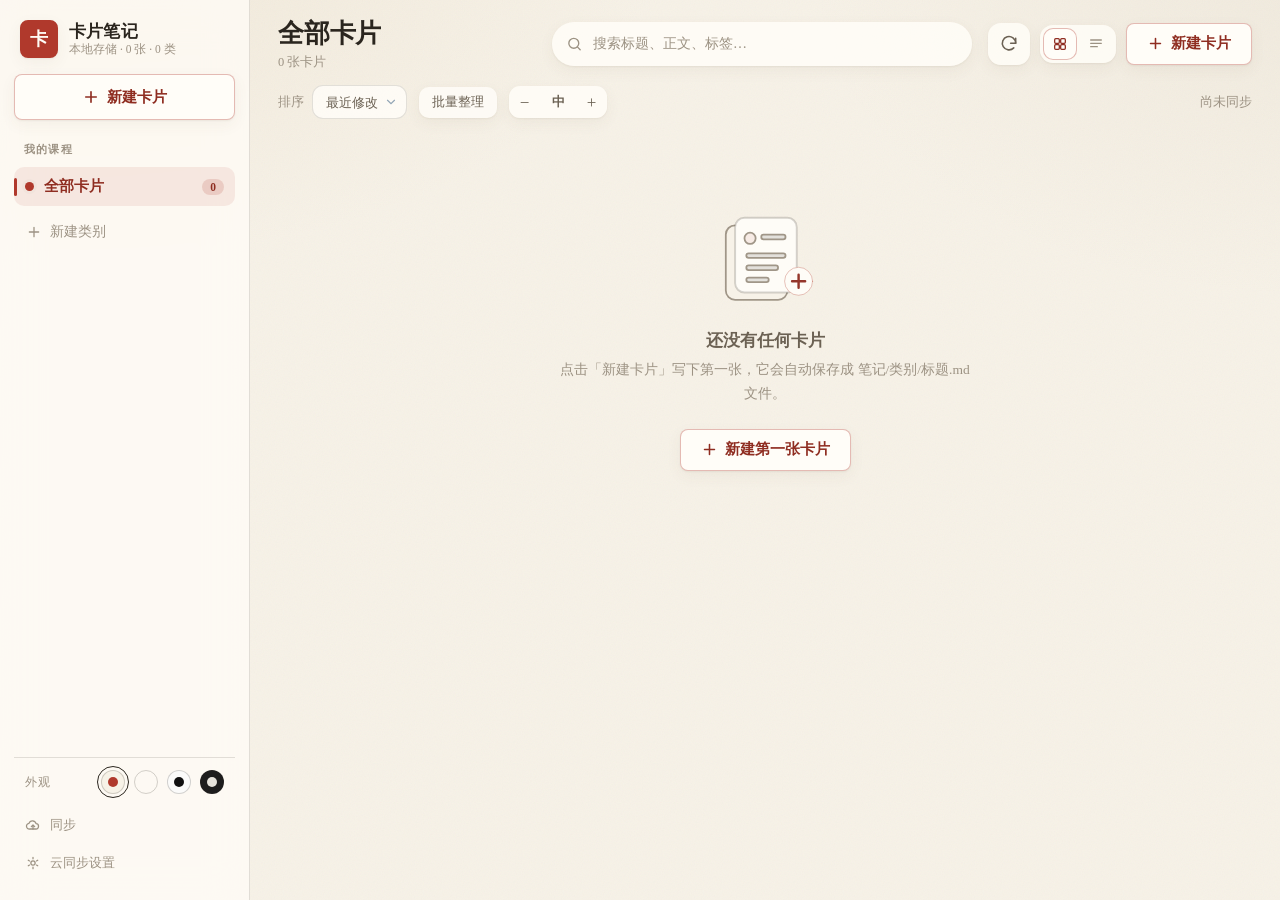
==== commit 5dd9db94: "第四套主题「素白」(新拟态) + 字体规范(宣纸楷体/其余无衬线) + 朱砂换标准色 + 按钮部件化 + 竖屏平板触控放大 + theme-color 跟随主题" ====
--- a/index.html
+++ b/index.html
@@ -6,14 +6,15 @@
 <title>卡片笔记</title>
 <script>
 /* 在样式加载之前就把主题定下来，避免打开时先闪一下默认配色。
-   老版本存的是已经删掉的配色名（qing/dai/zhu/shu…），这里做一次迁移，认不出就回宣纸。
+   老版本存的是已经删掉的配色名（qing/dai/zhu/shu/su…），这里做一次迁移，认不出就回宣纸。
    顺便把"浏览器界面色"（手机/平板顶上那条状态栏）也一起定好 —— 它以前是写死的旧青绿。 */
 (function(){
-  var META={xuan:'#f7f2e7',su:'#ebebe9',jian:'#f2f2f0',mo:'#141414'};
+  var META={xuan:'#f7f2e7',li:'#f1f4fa',jian:'#f2f2f0',mo:'#141414'};
   var t='xuan';
   try{
-    var ok={xuan:1,su:1,jian:1,mo:1};
+    var ok={xuan:1,li:1,jian:1,mo:1};
     t=localStorage.getItem('cn.theme');
+    if(t==='su') t='li';                 /* 上一版的"柔光"改成了"琉璃" */
     if(!ok[t]) t='xuan';
     localStorage.setItem('cn.theme',t);
   }catch(e){ t='xuan'; }
@@ -33,8 +34,10 @@
 <meta name="apple-mobile-web-app-capable" content="yes">
 <meta name="apple-mobile-web-app-status-bar-style" content="default">
 <meta name="apple-mobile-web-app-title" content="卡片笔记">
-<link rel="icon" href="icon-192.png">
-<link rel="apple-touch-icon" href="icon-180.png">
+<!-- 图标带版本号：浏览器的图标缓存与 Service Worker 的图标缓存是两套，
+     不带查询串的话手机上会一直用旧的那张青绿图标 -->
+<link rel="icon" href="icon-192.png?v=9">
+<link rel="apple-touch-icon" href="icon-180.png?v=9">
 <!-- 用相对路径，这样放在 GitHub Pages 子目录下也能正常加载 -->
 <link rel="stylesheet" href="lib/katex.min.css">
 <link rel="stylesheet" href="lib/hljs-github.css">
@@ -99,7 +102,7 @@
           <span class="theme-label">外观</span>
           <div class="theme-dots" id="themeDots">
             <button class="tdot" data-theme="xuan" title="宣纸（古典纸质）" aria-label="宣纸"></button>
-            <button class="tdot" data-theme="su" title="柔光（新拟态）" aria-label="柔光"></button>
+            <button class="tdot" data-theme="li" title="琉璃（玻璃质感）" aria-label="琉璃"></button>
             <button class="tdot" data-theme="jian" title="极简（黑白灰）" aria-label="极简"></button>
             <button class="tdot" data-theme="mo" title="墨夜（暗色）" aria-label="墨夜"></button>
           </div>
--- a/style.css
+++ b/style.css
@@ -12,10 +12,14 @@
 
 /* ---------------- 设计令牌：每套主题只改这一块 ---------------- */
 :root{
-  --font: "PingFang SC","HarmonyOS Sans SC","MiSans","Source Han Sans SC","Microsoft YaHei UI","Microsoft YaHei",sans-serif;
-  /* 标题用衬线（宋体一路），这是"古典纸感"的主要来源；
-     设备上没有衬线中文字体时自动退回无衬线，不会乱。 */
-  --font-serif: "Songti SC","Noto Serif CJK SC","Source Han Serif SC","Noto Serif SC","STSong","SimSun",serif;
+  /* 无衬线堆栈：现代风格的主题一律用它 */
+  --font-sans: "PingFang SC","HarmonyOS Sans SC","MiSans","Source Han Sans SC","Microsoft YaHei UI","Microsoft YaHei",sans-serif;
+  /* --font 是整套界面的正文与控件字体。默认无衬线；
+     宣纸主题会把它整体换成宋体 —— 古典主题里混进黑体，一眼就散。 */
+  --font: var(--font-sans);
+  /* 标题字号倍率：宣纸调大一点，为的是"大气"。所有标题都用 calc() 乘它，
+     这样响应式的字号覆盖（手机档变小）也能一起跟着缩，不会打架。 */
+  --type-scale:1;
   --mono: "JetBrains Mono","Cascadia Code","Cascadia Mono",Consolas,"SF Mono",Menlo,monospace;
 
   /* 展示字体：标题、品牌名用它。默认无衬线（现代风格那一档）；
@@ -57,84 +61,129 @@
 }
 
 /* —— 宣纸（古典纸质，默认）——
-   亮米色纸底 + 纸纹颗粒 + 朱砂红唯一强调色 + 楷体标题 + 柔和新拟态阴影。
-   朱砂的色相出处：中国传统色色卡里的"朱红 #ff4c00"，原注就是"朱砂的颜色"。
-   那个纯色（255,76,0）在纸面上太扎眼，这里保留它的橙调、把明度压一档，
-   得到纸面上看得住的朱砂 —— 是带橙的矿物朱，不是普通的红。
+   调子：故宫朱砂的典雅大气。亮米纸底 + 纸纹 + 朱砂 + **通篇宋体**（只有标题用楷体）。
+   两个刻意的决定：
+   1) `--font` 也换成宋体 —— 之前只有大标题是衬线，侧栏、按钮、正文全是黑体，
+      古典主题里混着黑体，所以"看着不像纸、也不够大气"。
+   2) 朱砂取《GB/T 37370-2019 中国常见色色名和色度特性》里"宫墙红"的色相：
+      国标实测值是 RGB 183/85/78（那是被岁月冲淡的墙色），这里把饱和度提一档，
+      得到印泥那种厚朱砂。参考：张涛等《北京宫殿、坛庙古建筑"宫墙红"的组成及色差》。
    分类颜色用传统矿物色（赭石/花青/藤黄/胭脂…），和纸感统一。 */
 :root,:root[data-theme="xuan"]{
-  --bg:#f6f1e6;              /* 纸：比以前亮一档，白天看不发闷 */
-  --surface:#fffdf9;
-  --surface-2:#f8f3e8;
-  --ink:#2b2620;
-  --ink-2:#6d6355;
-  --ink-3:#9d9384;
-  --line:rgba(43,38,32,.12);
-  --line-2:rgba(43,38,32,.19);
-  --accent:#cd4420;          /* 朱砂（源自"朱红 #ff4c00"，明度压一档） */
-  --accent-2:#e0603a;
-  --accent-ink:#ab3717;
-  --accent-soft:rgba(205,68,32,.09);
-  --accent-line:rgba(205,68,32,.34);
-  --on-accent:#fffcf7;       /* 压在强调色上的文字色 */
-  --amber:#a8791f;
-  --rose:#b3402f;
-  --atm-1:rgba(196,166,116,.11);   /* 纸面的不均匀感，不用彩色光晕 */
-  --atm-2:rgba(170,150,116,.08);
-  --sh-1:0 1px 2px rgba(96,80,52,.07), 0 5px 16px rgba(96,80,52,.06);
+  --bg:#f7f2e7;
+  --surface:#fffdf8;
+  --surface-2:#f8f3e9;
+  --ink:#2a251e;
+  --ink-2:#6b6153;
+  --ink-3:#9c9283;
+  --line:rgba(42,37,30,.13);
+  --line-2:rgba(42,37,30,.20);
+  --accent:#b0392c;          /* 朱砂（宫墙红色相，饱和度提一档） */
+  --accent-2:#c8523f;
+  --accent-ink:#8f2d21;
+  --accent-soft:rgba(176,57,44,.09);
+  --accent-line:rgba(176,57,44,.34);
+  --on-accent:#fffcf6;
+  --amber:#9c7418;
+  --rose:#a83a2c;
+  --atm-1:rgba(198,168,118,.12);
+  --atm-2:rgba(172,152,118,.085);
+  --sh-1:0 1px 2px rgba(96,80,52,.07), 0 5px 16px rgba(96,80,52,.055);
   --sh-2:0 10px 26px rgba(96,80,52,.12), 0 2px 6px rgba(96,80,52,.05);
   --sh-3:0 28px 60px rgba(64,52,32,.24);
-  --code-bg:#f7f1e5;
+  --code-bg:#f8f2e6;
   --code-ink:#4a4034;
-  --r-btn:9px;               /* 按钮小圆角，带点印章的方正感 */
-  --r-mark:8px;              /* 品牌小方块 */
-  /* 书法感：楷体一路（macOS/iOS 的 Kaiti SC、Windows 的楷体、
-     繁体区的 Kaiti TC / 文鼎楷）。设备上都没有时退回宋体，
-     仍比黑体接近"书"的味道；卡片标题也跟这个走。 */
+  --r-btn:8px;               /* 按钮小圆角，印章的方正感 */
+  --r-mark:8px;
+  --type-scale:1.12;         /* 标题、正文整体放大一档 —— "大气"落在这里 */
+  /* 通篇宋体 */
+  --font:"Songti SC","Noto Serif CJK SC","Source Han Serif SC","Noto Serif SC","STSong","SimSun",serif;
+  /* 标题与品牌名用楷体（毛笔感） */
   --font-title:"Kaiti SC","STKaiti","KaiTi","楷体","Kaiti TC","TW-Kai","Songti SC","Noto Serif CJK SC","SimSun",serif;
   --font-display:var(--font-title);
-  /* 宣纸主题的按钮不做实心色块：改成"纸面凸起 + 朱砂描边 + 朱砂字"，
-     像钤在纸上的一枚朱印，而不是贴上去的一张红纸。 */
+  /* 大按钮不做实心色块：纸面凸起 + 朱砂描边 + 朱砂字，像钤在纸上的一枚朱印 */
   --btn-bg:var(--surface);
   --btn-ink:var(--accent-ink);
   --btn-line:var(--accent-line);
 }
 
-/* —— 极简（简约现代 / 互联网前卫）——
-   近白灰底 + 纯黑白灰零彩色 + 发丝分割线 + 黑色胶囊按钮。
-   **字体一律无衬线**：这套是"现代"风格，配书法体是错配（2026-10-10 用户指出）。 */
+/* —— 极简（严格照《风格参考 01 · Minimalism / LUMO》）——
+   参考图的做法：近白灰底 + 纯白贴面的卡片 + **一条发丝线**，没有阴影、没有灰雾；
+   字全用无衬线，靠字重和大留白撑住。所以这套主题的阴影全部归零。 */
 :root[data-theme="jian"]{
-  --bg:#f4f4f2;
+  --bg:#f2f2f0;
   --surface:#ffffff;
-  --surface-2:#f0f0ee;
-  --ink:#131313;
+  --surface-2:#f7f7f5;
+  --ink:#0f0f0f;
   --ink-2:#6a6a66;
   --ink-3:#a3a39e;
-  --line:rgba(19,19,19,.10);
-  --line-2:rgba(19,19,19,.16);
-  --accent:#131313;
-  --accent-2:#2e2e2e;
+  --line:rgba(15,15,15,.09);
+  --line-2:rgba(15,15,15,.14);
+  --accent:#111111;
+  --accent-2:#2b2b2b;
   --accent-ink:#000000;
-  --accent-soft:rgba(19,19,19,.06);
-  --accent-line:rgba(19,19,19,.30);
+  --accent-soft:rgba(15,15,15,.055);
+  --accent-line:rgba(15,15,15,.28);
   --on-accent:#ffffff;
-  --amber:#8a8a85;           /* 极简主题里连置顶星都是灰的，不出现彩色 */
+  --amber:#8a8a85;           /* 零彩色：连置顶星都是灰的 */
   --rose:#7a7a75;
-  --atm-1:rgba(0,0,0,.022);
-  --atm-2:rgba(0,0,0,.016);
-  --sh-1:0 1px 2px rgba(0,0,0,.04), 0 8px 24px rgba(0,0,0,.05);
-  --sh-2:0 12px 32px rgba(0,0,0,.09), 0 2px 6px rgba(0,0,0,.04);
-  --sh-3:0 30px 70px rgba(0,0,0,.18);
-  --code-bg:#f2f2f0;
+  --atm-1:rgba(0,0,0,.014);
+  --atm-2:rgba(0,0,0,.010);
+  --sh-1:0 0 0 rgba(0,0,0,0);      /* 参考图里卡片没有阴影，只有线 */
+  --sh-2:0 0 0 rgba(0,0,0,0);
+  --sh-3:0 34px 80px rgba(0,0,0,.18);   /* 只有阅读浮层用得上 */
+  --code-bg:#f4f4f2;
   --code-ink:#2b2b28;
+  --r-sm:8px;--r-md:12px;--r-lg:16px;--r-xl:20px;
   --r-btn:999px;
   --r-mark:999px;
-  --noise:none;               /* 极简主题不要纸纹，本来就是干净的平面 */
-  --font-title:var(--font);   /* 卡片标题、所有标题一律无衬线 */
-  --font-display:var(--font);
-}
-
-/* —— 墨夜（极简的暗色版）—— */
+  --noise:none;
+  --font:var(--font-sans);   /* 明确写出来：这套**不用衬线/书法体** */
+  --font-title:var(--font-sans);
+  --font-display:var(--font-sans);
+}
+
+/* —— 柔光（严格照《风格参考 02 · Neumorphism / Mellow》）——
+   浅灰同色底 + 同色凸起面 + 大而柔的双向阴影（左上白光、右下灰影）。
+   要点全在阴影的"大与柔"：偏移要够、模糊要够、对比要低，
+   元素一个不少，层级全靠光影。无衬线 + 黑色胶囊按钮。 */
+:root[data-theme="su"]{
+  --bg:#ebebe9;
+  --surface:#f3f3f1;
+  --surface-2:#e3e3e1;
+  --ink:#2a2a28;
+  --ink-2:#777773;
+  --ink-3:#a4a49f;
+  --line:rgba(26,26,24,.06);       /* 新拟态靠阴影分隔，线只留极淡一层 */
+  --line-2:rgba(26,26,24,.10);
+  --accent:#1b1b19;                /* 黑胶囊 */
+  --accent-2:#333330;
+  --accent-ink:#1b1b19;
+  --accent-soft:rgba(26,26,24,.05);
+  --accent-line:rgba(26,26,24,.16);
+  --on-accent:#f8f8f6;
+  --amber:#8a8a85;
+  --rose:#7c7c78;
+  --atm-1:rgba(255,255,255,.62);   /* 光从左上来 */
+  --atm-2:rgba(146,146,142,.09);
+  --sh-1:6px 6px 14px rgba(160,160,156,.55), -5px -5px 12px rgba(255,255,255,.98);
+  --sh-2:9px 9px 22px rgba(152,152,148,.62), -7px -7px 18px #ffffff;
+  --sh-3:0 24px 58px rgba(108,108,104,.32);
+  --r-sm:14px;
+  --r-md:18px;
+  --r-lg:24px;                     /* 新拟态要够圆，圆角小了就没有"捏出来"的感觉 */
+  --r-xl:30px;
+  --code-bg:#e6e6e4;
+  --code-ink:#3a3a37;
+  --r-btn:999px;
+  --r-mark:999px;
+  --noise:none;
+  --font:var(--font-sans);
+  --font-title:var(--font-sans);
+  --font-display:var(--font-sans);
+}
+
+/* —— 墨夜（柔光的暗色版）—— */
 :root[data-theme="mo"]{
   --bg:#141414;
   --surface:#1d1d1d;
@@ -162,49 +211,16 @@
   --r-btn:999px;
   --r-mark:999px;
   --noise:none;
-  --font-title:var(--font);
-  --font-display:var(--font);
-}
-
-/* —— 素白（新拟态 / Neumorphism）——
-   逆向自用户给的参考图（Mellow 那种）：浅灰同色底 + 同色凸起面 + 双向柔阴影
-   （左上白光、右下灰影）。元素一个没少，只靠"光影"做层级，
-   所以看着是简洁，而不是简陋 —— 这正是用户要的"风格简化"。
-   无衬线字体、黑色胶囊按钮、基本不用边框，靠阴影分隔。 */
-:root[data-theme="su"]{
-  --bg:#e9e9e7;                    /* 底比面暗一档，凸起才看得出来 */
-  --surface:#f4f4f2;
-  --surface-2:#e4e4e2;
-  --ink:#2c2c2a;
-  --ink-2:#787874;
-  --ink-3:#a5a5a0;
-  --line:rgba(28,28,26,.07);       /* 新拟态靠阴影分隔，线只留极淡一层 */
-  --line-2:rgba(28,28,26,.11);
-  --accent:#1c1c1a;                /* 黑胶囊 */
-  --accent-2:#343431;
-  --accent-ink:#1c1c1a;
-  --accent-soft:rgba(28,28,26,.055);
-  --accent-line:rgba(28,28,26,.18);
-  --on-accent:#f7f7f5;
-  --amber:#8a8a85;                 /* 这套主题不出现彩色，连置顶星都是灰的 */
-  --rose:#7c7c78;
-  --atm-1:rgba(255,255,255,.6);     /* 光从左上来 */
-  --atm-2:rgba(150,150,146,.08);
-  --sh-1:5px 5px 12px rgba(168,168,164,.46), -4px -4px 11px rgba(255,255,255,.96);
-  --sh-2:8px 8px 20px rgba(160,160,156,.54), -6px -6px 16px rgba(255,255,255,1);
-  --sh-3:0 24px 58px rgba(112,112,108,.30);
-  --r-sm:12px;
-  --r-md:16px;
-  --r-lg:22px;                     /* 新拟态要够圆，圆角小了就没有"捏出来"的感觉 */
-  --r-xl:28px;
-  --code-bg:#e9e9e7;
-  --code-ink:#3a3a37;
-  --r-btn:999px;
-  --r-mark:999px;
-  --noise:none;
-  --font-title:var(--font);
-  --font-display:var(--font);
-}
+  --font:var(--font-sans);
+  --font-title:var(--font-sans);
+  --font-display:var(--font-sans);
+}
+
+/* 极简主题的卡片没有阴影，得给"指得到"的反馈：
+   悬停时把发丝线换成墨色，比灰雾干净。 */
+:root[data-theme="jian"] .card:hover{border-color:var(--ink);background:var(--surface)}
+:root[data-theme="jian"] .card-more:hover,
+:root[data-theme="jian"] .cat-item:hover{background:rgba(15,15,15,.05)}
 
 /* ---------------- 基础 ---------------- */
 *{box-sizing:border-box}
@@ -334,9 +350,9 @@
 .tdot.on::after{border-color:var(--ink)}
 .tdot:hover{transform:scale(1.1)}
 .tdot:active{transform:scale(.95)}
-.tdot[data-theme="xuan"]{--dot-bg:#f6f1e6;--dot-fg:#cd4420}
-.tdot[data-theme="su"]{--dot-bg:#e4e4e2;--dot-fg:#1c1c1a}
-.tdot[data-theme="jian"]{--dot-bg:#fbfbfa;--dot-fg:#131313}
+.tdot[data-theme="xuan"]{--dot-bg:#f7f2e7;--dot-fg:#b0392c}
+.tdot[data-theme="su"]{--dot-bg:#e3e3e1;--dot-fg:#1b1b19}
+.tdot[data-theme="jian"]{--dot-bg:#fbfbfa;--dot-fg:#111111}
 .tdot[data-theme="mo"]{--dot-bg:#1d1d1d;--dot-fg:#e6e3dc}
 
 /* 手机端抽屉侧栏的遮罩：桌面档不显示（侧栏本来就在页面上） */
@@ -350,7 +366,7 @@
 }
 .topbar-title{min-width:0;flex:none;max-width:34%}
 .topbar-title h1{
-  margin:0;font-size:23px;font-weight:600;letter-spacing:-.2px;font-family:var(--font-display);
+  margin:0;font-size:calc(23px * var(--type-scale));font-weight:600;letter-spacing:-.2px;font-family:var(--font-display);
   white-space:nowrap;overflow:hidden;text-overflow:ellipsis;
 }
 .topbar-title p{margin:3px 0 0;font-size:12.5px;color:var(--ink-3);white-space:nowrap;overflow:hidden;text-overflow:ellipsis}
@@ -642,14 +658,14 @@
 .reader-panel.rs-2{width:100vw;height:100vh;min-height:0;max-height:none;border-radius:0;box-shadow:none}
 .reader-panel.rs-2 .reader-bar{padding:14px 26px 14px 32px}
 .reader-panel.rs-2 .reader-inner{max-width:1060px;padding:42px 52px 96px}
-.reader-panel.rs-2 .reader-head h2{font-size:30px}
+.reader-panel.rs-2 .reader-head h2{font-size:calc(30px * var(--type-scale))}
 
 .reader-scroll{flex:1;min-height:0;overflow:auto;overscroll-behavior:contain;
   transition:opacity .26s var(--ease);scroll-behavior:smooth}
 .reader-inner{max-width:760px;margin:0 auto;padding:32px 42px 64px}
 
 .reader-head{padding-bottom:20px;border-bottom:1px solid var(--line);margin-bottom:26px}
-.reader-head h2{margin:0;font-size:28px;font-weight:600;line-height:1.4;letter-spacing:-.2px;font-family:var(--font-display)}
+.reader-head h2{margin:0;font-size:calc(28px * var(--type-scale));font-weight:600;line-height:1.4;letter-spacing:-.2px;font-family:var(--font-display)}
 .reader-meta{margin-top:12px;display:flex;align-items:center;gap:9px;flex-wrap:wrap;font-size:12.5px;color:var(--ink-3)}
 .reader-meta .dot{width:3px;height:3px;border-radius:50%;background:var(--ink-3);opacity:.6}
 .reader-meta .tag{font-size:11.5px}
@@ -663,7 +679,7 @@
 .reader-foot .danger:hover{color:var(--rose);background:color-mix(in srgb,var(--rose) 10%,transparent)}
 
 /* ---------------- Markdown 排版（中文长文阅读的把持在这里） ---------------- */
-.md{--fs:16.6px;font-size:var(--fs);line-height:1.94;color:var(--ink);word-wrap:break-word}
+.md{--fs:calc(16.6px * var(--type-scale));font-size:var(--fs);line-height:1.94;color:var(--ink);word-wrap:break-word}
 .md > *:first-child{margin-top:0}
 .md > *:last-child{margin-bottom:0}
 .md p{margin:0 0 1.05em}
@@ -1044,7 +1060,7 @@
   .side-foot-btn{padding:10px 9px}
   .topbar{padding:14px 16px 8px;gap:10px}
   .topbar-title{max-width:20%}
-  .topbar-title h1{font-size:20px}
+  .topbar-title h1{font-size:calc(20px * var(--type-scale))}
   .search-wrap{max-width:320px}
   .board{padding:0 20px 8px}
   .board-tools{padding:4px 20px 10px;gap:10px}
@@ -1068,7 +1084,7 @@
   .reader-inner,
   .reader-panel.rs-1 .reader-inner,
   .reader-panel.rs-2 .reader-inner{max-width:820px;padding:24px 28px calc(48px + var(--sab,0px))}
-  .reader-panel.rs-2 .reader-head h2{font-size:27px}
+  .reader-panel.rs-2 .reader-head h2{font-size:calc(27px * var(--type-scale))}
   .modal-panel{width:min(860px,100%)}
 }
 
@@ -1131,7 +1147,7 @@
     padding:calc(12px + var(--sat,0px)) calc(18px + var(--sar,0px)) 10px calc(18px + var(--sal,0px));
   }
   .topbar-title{order:1;flex:1;max-width:none;min-width:0}
-  .topbar-title h1{font-size:20px}
+  .topbar-title h1{font-size:calc(20px * var(--type-scale))}
   .topbar-actions{order:2;gap:8px}
   .icon-btn{width:44px;height:44px;border-radius:14px}
   .seg button{width:42px;height:40px}
@@ -1176,7 +1192,7 @@
   }
   .icon-btn{width:44px;height:44px;border-radius:13px}
   .topbar-title{order:1;flex:1;min-width:0;max-width:none}
-  .topbar-title h1{font-size:17px}
+  .topbar-title h1{font-size:calc(17px * var(--type-scale))}
   .topbar-title p{display:none}                     /* 卡片数量挪到工具条，别占顶栏 */
   .topbar-actions{order:2;gap:8px}
   .topbar-actions .primary-btn{width:44px;height:44px;padding:0;justify-content:center;border-radius:13px}
@@ -1256,8 +1272,8 @@
   .reader-panel.rs-1 .reader-inner,
   .reader-panel.rs-2 .reader-inner{max-width:100%;padding:18px 16px calc(56px + var(--sab,0px))}
   .reader-head{padding-bottom:15px;margin-bottom:18px}
-  .reader-head h2{font-size:21px;line-height:1.38}
-  .reader-panel.rs-2 .reader-head h2{font-size:21px}
+  .reader-head h2{font-size:calc(21px * var(--type-scale));line-height:1.38}
+  .reader-panel.rs-2 .reader-head h2{font-size:calc(21px * var(--type-scale))}
   .reader-meta{margin-top:9px;gap:7px;font-size:12px}
   .reader-foot{
     margin-top:26px;padding-top:14px;padding-bottom:2px;gap:8px;
@@ -1269,7 +1285,7 @@
   .reader-foot::-webkit-scrollbar{display:none}
   .reader-foot .ghost-btn{height:40px;padding:0 14px;flex:none}
   .reader-foot .ghost-btn[data-act="delete"]{margin-left:0!important}
-  .md{--fs:16.2px;line-height:1.88}
+  .md{--fs:calc(16.2px * var(--type-scale));line-height:1.88}
   .md h2{font-size:1.2em}
   .md img{margin:1em auto}
   .md .katex{font-size:1em}
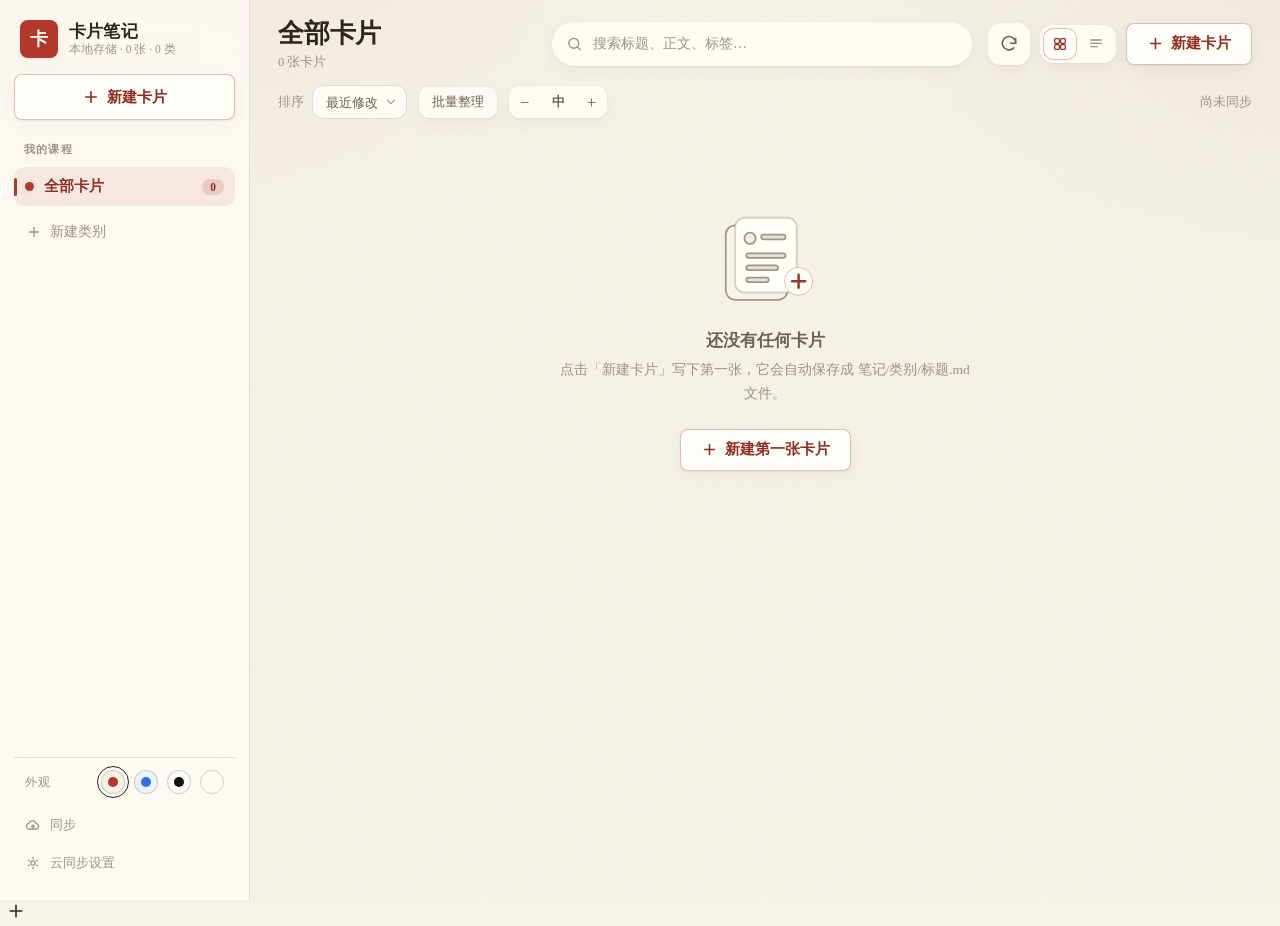
==== commit 7e237516: "第四套主题「素白」(新拟态) + 字体规范(宣纸楷体/其余无衬线) + 朱砂换标准色 + 按钮部件化 + 竖屏平板触控放大 + theme-color 跟随主题" ====
--- a/index.html
+++ b/index.html
@@ -7,14 +7,17 @@
 <script>
 /* 在样式加载之前就把主题定下来，避免打开时先闪一下默认配色。
    老版本存的是已经删掉的配色名（qing/dai/zhu/shu/su…），这里做一次迁移，认不出就回宣纸。
+   注意：这里的 'qing' 是**新一轮**的「清透」主题；老早的「晴山」也叫 qing，但早被
+   这条迁移逻辑重置成 xuan 了，所以不会互相打架。
    顺便把"浏览器界面色"（手机/平板顶上那条状态栏）也一起定好 —— 它以前是写死的旧青绿。 */
 (function(){
-  var META={xuan:'#f7f2e7',li:'#f1f4fa',jian:'#f2f2f0',mo:'#141414'};
+  var META={xuan:'#f7f2e7',li:'#f1f4fa',jian:'#f2f2f0',qing:'#ececee'};
   var t='xuan';
   try{
-    var ok={xuan:1,li:1,jian:1,mo:1};
+    var ok={xuan:1,li:1,jian:1,qing:1};
     t=localStorage.getItem('cn.theme');
     if(t==='su') t='li';                 /* 上一版的"柔光"改成了"琉璃" */
+    if(t==='mo') t='qing';               /* 墨夜已删：选过它的迁到新主题「清透」 */
     if(!ok[t]) t='xuan';
     localStorage.setItem('cn.theme',t);
   }catch(e){ t='xuan'; }
@@ -104,7 +107,7 @@
             <button class="tdot" data-theme="xuan" title="宣纸（古典纸质）" aria-label="宣纸"></button>
             <button class="tdot" data-theme="li" title="琉璃（玻璃质感）" aria-label="琉璃"></button>
             <button class="tdot" data-theme="jian" title="极简（黑白灰）" aria-label="极简"></button>
-            <button class="tdot" data-theme="mo" title="墨夜（暗色）" aria-label="墨夜"></button>
+            <button class="tdot" data-theme="qing" title="清透（玻璃 + 柔性拟态）" aria-label="清透"></button>
           </div>
         </div>
         <button class="side-foot-btn" id="btnSync"><svg><use href="#i-cloud"/></svg><span id="syncLabel">同步</span></button>
@@ -309,6 +312,10 @@
   </div>
 </div>
 
+<!-- 清透主题在手机上的浮动主按钮：底部居中的黑色圆钮（参考图的招牌动作）。
+     其他三套主题不显示它（.fab-new 默认 display:none），点击行为和顶栏「新建卡片」一致。 -->
+<button class="fab-new" id="fabNew" title="新建卡片" aria-label="新建卡片"><svg><use href="#i-plus"/></svg></button>
+
 <div class="toast-wrap" id="toastWrap"></div>
 <input type="file" id="filePick" accept="image/*" hidden multiple>
 <input type="file" id="mdPick" accept=".md,.markdown,.txt,text/markdown,text/plain" hidden multiple>
--- a/style.css
+++ b/style.css
@@ -143,47 +143,236 @@
   --font-display:var(--font-sans);
 }
 
-/* —— 柔光（严格照《风格参考 02 · Neumorphism / Mellow》）——
-   浅灰同色底 + 同色凸起面 + 大而柔的双向阴影（左上白光、右下灰影）。
-   要点全在阴影的"大与柔"：偏移要够、模糊要够、对比要低，
-   元素一个不少，层级全靠光影。无衬线 + 黑色胶囊按钮。 */
-:root[data-theme="su"]{
-  --bg:#ebebe9;
-  --surface:#f3f3f1;
-  --surface-2:#e3e3e1;
-  --ink:#2a2a28;
-  --ink-2:#777773;
-  --ink-3:#a4a49f;
-  --line:rgba(26,26,24,.06);       /* 新拟态靠阴影分隔，线只留极淡一层 */
-  --line-2:rgba(26,26,24,.10);
-  --accent:#1b1b19;                /* 黑胶囊 */
-  --accent-2:#333330;
-  --accent-ink:#1b1b19;
-  --accent-soft:rgba(26,26,24,.05);
-  --accent-line:rgba(26,26,24,.16);
-  --on-accent:#f8f8f6;
-  --amber:#8a8a85;
-  --rose:#7c7c78;
-  --atm-1:rgba(255,255,255,.62);   /* 光从左上来 */
-  --atm-2:rgba(146,146,142,.09);
-  --sh-1:6px 6px 14px rgba(160,160,156,.55), -5px -5px 12px rgba(255,255,255,.98);
-  --sh-2:9px 9px 22px rgba(152,152,148,.62), -7px -7px 18px #ffffff;
-  --sh-3:0 24px 58px rgba(108,108,104,.32);
-  --r-sm:14px;
-  --r-md:18px;
-  --r-lg:24px;                     /* 新拟态要够圆，圆角小了就没有"捏出来"的感觉 */
-  --r-xl:30px;
-  --code-bg:#e6e6e4;
-  --code-ink:#3a3a37;
-  --r-btn:999px;
-  --r-mark:999px;
+/* —— 琉璃（玻璃拟态 / Glassmorphism）——
+   用户要的"科技风、透明白色、玻璃质感"。参考图里给的是硬指标，照着调：
+     模糊半径 16–24px（移动端 10–14px）· 卡片白色叠加层 10%–25%
+     边框 1–2px 半透明白、alpha 30%–50% · 圆角卡片 24px / 按钮 12–16px
+     投影 0 8px 32px rgba(0,0,0,.10)（blur ≥20px、alpha ≤15%）
+   关键认知：**玻璃要有"背后能模糊的东西"才成立**。所以这一套自带一层彩色光斑
+   （见下面 body::before），不然玻璃只是一块半透明灰。
+   而且这一套**改了元素本身的做法**，不只是换色：
+   卡片=薄玻璃、阅读页与弹窗=厚玻璃、列表=玻璃条、顶栏控件=玻璃块。
+   按钮和品牌方块**不填实色**，一律"玻璃底 + 蓝字"，强调色只落在字和图标上。 */
+:root[data-theme="li"]{
+  --bg:#f1f4fa;
+  /* 玻璃的三个零件。**光洁夹着磨砂的关键就在这三行**：
+     一道斜向的高光渐变（左上亮 → 右下清）负责"光洁"，
+     一道近乎纯白的棱边负责"玻璃边"，
+     一层浅而散的外阴影负责"浮起来"。 */
+  --glass-sheen:linear-gradient(158deg,rgba(255,255,255,.60) 0%,rgba(255,255,255,.22) 40%,rgba(255,255,255,.07) 100%);
+  --glass-edge:rgba(255,255,255,.82);
+  --glass-shadow:0 8px 30px rgba(31,45,66,.10);
+  --surface:rgba(255,255,255,.55);      /* 玻璃面：白色 + 透明度 */
+  --surface-2:rgba(255,255,255,.32);
+  --ink:#16202b;
+  --ink-2:#4d5f6e;
+  --ink-3:#8b9aa8;
+  --line:rgba(22,32,43,.10);            /* 内部发丝线用深色，压在玻璃上才看得见 */
+  --line-2:rgba(22,32,43,.16);
+  --accent:#2f6fed;                     /* 科技蓝 */
+  --accent-2:#5a8ef5;
+  --accent-ink:#2258c4;
+  --accent-soft:rgba(47,111,237,.10);
+  --accent-line:rgba(47,111,237,.34);
+  --on-accent:#ffffff;
+  --amber:#d98a1f;
+  --rose:#e05a72;
+  --atm-1:rgba(255,255,255,0);
+  --atm-2:rgba(255,255,255,0);          /* 光斑交给 body::before 那一层 */
+  --sh-1:0 8px 32px rgba(0,0,0,.10);    /* 照抄参考图给的投影参数 */
+  --sh-2:0 16px 44px rgba(0,0,0,.14);
+  --sh-3:0 30px 80px rgba(0,0,0,.22);
+  --code-bg:rgba(255,255,255,.45);
+  --code-ink:#2b4257;
+  --r-sm:12px;
+  --r-md:16px;
+  --r-lg:24px;                          /* 卡片 24 / 按钮 12–16，按参考图 */
+  --r-xl:28px;
+  --r-btn:14px;
+  --r-mark:14px;
   --noise:none;
   --font:var(--font-sans);
   --font-title:var(--font-sans);
   --font-display:var(--font-sans);
-}
-
-/* —— 墨夜（柔光的暗色版）—— */
+  /* 按钮令牌提到主题根级：.seg button.on / .mini-btn.on / .sel-badge 这些
+     组件级选择器也引用 --btn-*，只覆盖 .new-card-btn 会让它们漏成实心蓝。 */
+  --btn-bg:linear-gradient(158deg,rgba(255,255,255,.84) 0%,rgba(255,255,255,.44) 45%,rgba(255,255,255,.26) 100%);
+  --btn-ink:#1f5fd8;
+  --btn-line:#ffffff;
+}
+
+/* 琉璃的背景光斑层：没有它，玻璃就没有可模糊的东西。
+   参考图的做法是"大面积留白 + 局部彩色"，所以光斑不能铺满 ——
+   压低透明度、加大模糊，让它们只在四个角上透出来一点点。
+   四团柔光对应参考图的配色（珊瑚橙 / 天蓝 / 薄荷绿 / 淡紫）。 */
+:root[data-theme="li"] body::before{
+  content:"";position:fixed;inset:-16%;z-index:-1;pointer-events:none;
+  background:
+    radial-gradient(26% 24% at 11% 12%, rgba(255,168,132,.42), transparent 70%),
+    radial-gradient(24% 22% at 89% 8%, rgba(132,176,255,.40), transparent 72%),
+    radial-gradient(28% 26% at 85% 88%, rgba(120,216,184,.34), transparent 70%),
+    radial-gradient(24% 22% at 7% 90%, rgba(190,164,255,.32), transparent 72%);
+  filter:blur(44px) saturate(1.05);
+}
+
+/* —— 琉璃的元素级改造（这是"换主题"的重点：不只是颜色变了）——
+   两条硬要求（用户 2026-10-10 指出）：
+   1) **不要鲜艳色块** —— 品牌方块、主按钮、分段控件选中态原来是实心蓝，
+      要改成"玻璃 + 蓝字/蓝图标"。强调色只准出现在字和图标上，不准出现在底上。
+   2) **要"光洁透明"，不要"磨砂"** —— 磨砂 = 均匀的奶白 + 重模糊，看着像一块塑料板；
+      光洁 = 一道斜向高光渐变（左上亮、右下清）+ 一道白色棱边 + 较低的模糊度。
+      所以这里统一用 `--glass-sheen` 这个斜向渐变，而不是纯色 rgba。 */
+
+/* 卡片：薄玻璃 */
+:root[data-theme="li"] .card{
+  background:var(--glass-sheen);
+  border:1px solid var(--glass-edge);
+  box-shadow:var(--glass-shadow), inset 0 1px 0 rgba(255,255,255,.90), inset 0 -1px 0 rgba(255,255,255,.30);
+  -webkit-backdrop-filter:blur(12px) saturate(1.9);
+  backdrop-filter:blur(12px) saturate(1.9);
+}
+:root[data-theme="li"] .card:hover{
+  background:linear-gradient(158deg,rgba(255,255,255,.74) 0%,rgba(255,255,255,.34) 40%,rgba(255,255,255,.16) 100%);
+  border-color:#fff;
+  box-shadow:0 16px 46px rgba(31,45,66,.16), inset 0 1px 0 #fff;
+}
+/* 卡片左边那条分类色，在玻璃上收细一点，别抢高光 */
+:root[data-theme="li"] .card::before{width:3px;opacity:.9}
+
+/* 侧栏：整块玻璃 */
+:root[data-theme="li"] .sidebar{
+  background:linear-gradient(158deg,rgba(255,255,255,.62) 0%,rgba(255,255,255,.34) 45%,rgba(255,255,255,.24) 100%);
+  border-right:1px solid var(--glass-edge);
+  -webkit-backdrop-filter:blur(20px) saturate(1.8);
+  backdrop-filter:blur(20px) saturate(1.8);
+}
+
+/* 顶栏控件、工具条按钮、搜索框：同一块"薄玻璃" */
+:root[data-theme="li"] .search-wrap input,
+:root[data-theme="li"] .icon-btn,
+:root[data-theme="li"] .seg,
+:root[data-theme="li"] .mini-btn,
+:root[data-theme="li"] .ghost-btn,
+:root[data-theme="li"] .sort-wrap select{
+  background:var(--glass-sheen);
+  border:1px solid var(--glass-edge);
+  -webkit-backdrop-filter:blur(12px) saturate(1.8);
+  backdrop-filter:blur(12px) saturate(1.8);
+  box-shadow:0 4px 16px rgba(31,45,66,.07), inset 0 1px 0 rgba(255,255,255,.85);
+}
+:root[data-theme="li"] .search-wrap input:focus{
+  background:linear-gradient(158deg,rgba(255,255,255,.88),rgba(255,255,255,.52));
+  border-color:var(--accent-line);
+  box-shadow:0 0 0 4px var(--accent-soft), inset 0 1px 0 rgba(255,255,255,.9);
+}
+
+/* 品牌方块：原来是实心蓝，改成玻璃 + 蓝字 */
+:root[data-theme="li"] .brand-mark{
+  background:linear-gradient(158deg,rgba(255,255,255,.86),rgba(255,255,255,.44));
+  color:var(--accent);
+  border:1px solid #fff;
+  box-shadow:0 6px 18px rgba(47,111,237,.20), inset 0 1px 0 #fff;
+}
+
+/* 主按钮：**不再是实心蓝**，玻璃底 + 蓝字 + 白棱边。
+   强调色只落在字和图标上 —— 这就是"不要鲜艳色块"的执行方式。 */
+:root[data-theme="li"] .new-card-btn,
+:root[data-theme="li"] .primary-btn{
+  --btn-bg:linear-gradient(158deg,rgba(255,255,255,.84) 0%,rgba(255,255,255,.44) 45%,rgba(255,255,255,.26) 100%);
+  --btn-ink:#1f5fd8;
+  --btn-line:#ffffff;
+  box-shadow:0 8px 22px rgba(47,111,237,.20), inset 0 1px 0 #fff;
+}
+:root[data-theme="li"] .new-card-btn:hover,
+:root[data-theme="li"] .primary-btn:hover{
+  filter:none;
+  box-shadow:0 12px 30px rgba(47,111,237,.28), inset 0 1px 0 #fff;
+}
+
+/* 阅读页 / 编辑弹窗 / 类别弹窗：厚一点的玻璃，但**底色依然是亮的** */
+:root[data-theme="li"] .reader-panel,
+:root[data-theme="li"] .modal-panel,
+:root[data-theme="li"] .picker-panel{
+  background:linear-gradient(165deg,rgba(255,255,255,.80) 0%,rgba(255,255,255,.66) 55%,rgba(255,255,255,.58) 100%);
+  border:1px solid #fff;
+  box-shadow:0 28px 70px rgba(31,45,66,.22), inset 0 1px 0 #fff;
+  -webkit-backdrop-filter:blur(24px) saturate(1.7);
+  backdrop-filter:blur(24px) saturate(1.7);
+}
+:root[data-theme="li"] .reader-bar,
+:root[data-theme="li"] .modal-head,
+:root[data-theme="li"] .modal-foot{
+  background:linear-gradient(180deg,rgba(255,255,255,.72),rgba(255,255,255,.46));
+  border-color:rgba(22,32,43,.09);
+}
+
+/* ⚠ 遮罩：基类那层是"深色压暗"的，压在玻璃主题上会把阅读页闷成一团灰
+   （用户截图反馈："你现在这个不是纯灰色吗，背景这么暗怎么阅读"）。
+   玻璃主题改用**亮色 + 模糊**的遮罩，背景保持亮堂。 */
+:root[data-theme="li"] .reader-backdrop,
+:root[data-theme="li"] .modal-backdrop,
+:root[data-theme="li"] .picker-backdrop{
+  background:rgba(240,245,252,.42);
+  -webkit-backdrop-filter:blur(22px) saturate(1.5);
+  backdrop-filter:blur(22px) saturate(1.5);
+}
+
+/* 列表视图：一行一条玻璃条 */
+:root[data-theme="li"] .board.list .card{
+  background:var(--glass-sheen);
+  border:1px solid var(--glass-edge);
+  border-radius:16px;
+  margin-bottom:8px;
+  box-shadow:0 4px 16px rgba(31,45,66,.07), inset 0 1px 0 rgba(255,255,255,.85);
+  -webkit-backdrop-filter:blur(12px) saturate(1.8);
+  backdrop-filter:blur(12px) saturate(1.8);
+}
+:root[data-theme="li"] .board.list .card:hover{
+  background:linear-gradient(158deg,rgba(255,255,255,.74),rgba(255,255,255,.36) 40%,rgba(255,255,255,.18));
+}
+:root[data-theme="li"] .board.list{gap:0}
+
+/* 分类选中态、标签、chip */
+:root[data-theme="li"] .cat-item.on{
+  background:linear-gradient(158deg,rgba(255,255,255,.78),rgba(255,255,255,.44));
+  box-shadow:inset 0 1px 0 rgba(255,255,255,.95);
+}
+:root[data-theme="li"] .tag{background:rgba(255,255,255,.52);border-color:#fff}
+:root[data-theme="li"] .cat-chip{background:rgba(47,111,237,.13);color:var(--accent-ink)}
+:root[data-theme="li"] .toast{
+  background:rgba(28,42,60,.78);
+  -webkit-backdrop-filter:blur(18px) saturate(1.6);
+  backdrop-filter:blur(18px) saturate(1.6);
+}
+
+/* 老内核兜底：不支持 backdrop-filter 时，玻璃会变成"看不清的糊"，
+   所以把渐变收成纯白、叠厚一点，牺牲通透、保住可读。 */
+@supports not ((backdrop-filter:blur(2px)) or (-webkit-backdrop-filter:blur(2px))){
+  :root[data-theme="li"]{--glass-sheen:#ffffff;--glass-edge:rgba(255,255,255,.9);--glass-shadow:0 6px 20px rgba(31,45,66,.10)}
+  :root[data-theme="li"] .card,
+  :root[data-theme="li"] .board.list .card{background:rgba(255,255,255,.86)}
+  :root[data-theme="li"] .sidebar{background:rgba(255,255,255,.94)}
+  :root[data-theme="li"] .reader-panel,
+  :root[data-theme="li"] .modal-panel,
+  :root[data-theme="li"] .picker-panel{background:rgba(255,255,255,.96)}
+  :root[data-theme="li"] .search-wrap input,
+  :root[data-theme="li"] .icon-btn,
+  :root[data-theme="li"] .seg,
+  :root[data-theme="li"] .mini-btn,
+  :root[data-theme="li"] .ghost-btn,
+  :root[data-theme="li"] .sort-wrap select{background:rgba(255,255,255,.9)}
+  :root[data-theme="li"] .new-card-btn,
+  :root[data-theme="li"] .primary-btn{--btn-bg:#ffffff}
+  :root[data-theme="li"] .brand-mark{background:#fff}
+  :root[data-theme="li"] .reader-backdrop,
+  :root[data-theme="li"] .modal-backdrop,
+  :root[data-theme="li"] .picker-backdrop{background:rgba(240,245,252,.86)}
+  /* 没有模糊就别放光斑，否则底色会花 */
+  :root[data-theme="li"] body::before{display:none}
+  :root[data-theme="li"]{--bg:#eef2f8}
+}
+
+/* —— 墨夜（暗色）—— */
 :root[data-theme="mo"]{
   --bg:#141414;
   --surface:#1d1d1d;
@@ -351,7 +540,7 @@
 .tdot:hover{transform:scale(1.1)}
 .tdot:active{transform:scale(.95)}
 .tdot[data-theme="xuan"]{--dot-bg:#f7f2e7;--dot-fg:#b0392c}
-.tdot[data-theme="su"]{--dot-bg:#e3e3e1;--dot-fg:#1b1b19}
+.tdot[data-theme="li"]{--dot-bg:#eef3fb;--dot-fg:#2f6fed}
 .tdot[data-theme="jian"]{--dot-bg:#fbfbfa;--dot-fg:#111111}
 .tdot[data-theme="mo"]{--dot-bg:#1d1d1d;--dot-fg:#e6e3dc}
 
@@ -612,6 +801,8 @@
 .empty-art circle:first-of-type{fill:var(--accent-soft)}
 .empty-art rect:nth-child(n+4){fill:var(--line)}
 .empty-art circle:last-of-type{fill:var(--btn-bg);stroke:var(--btn-line);stroke-width:1}
+/* 琉璃的 --btn-bg 是渐变，SVG 的 fill 吃不了渐变会整个失效 → 给实色玻璃白 */
+:root[data-theme="li"] .empty-art circle:last-of-type{fill:rgba(255,255,255,.9);stroke:var(--glass-edge)}
 .empty-art path{stroke:var(--btn-ink)}
 
 /* ---------------- 阅读浮层（阅读是这个产品的主角） ---------------- */
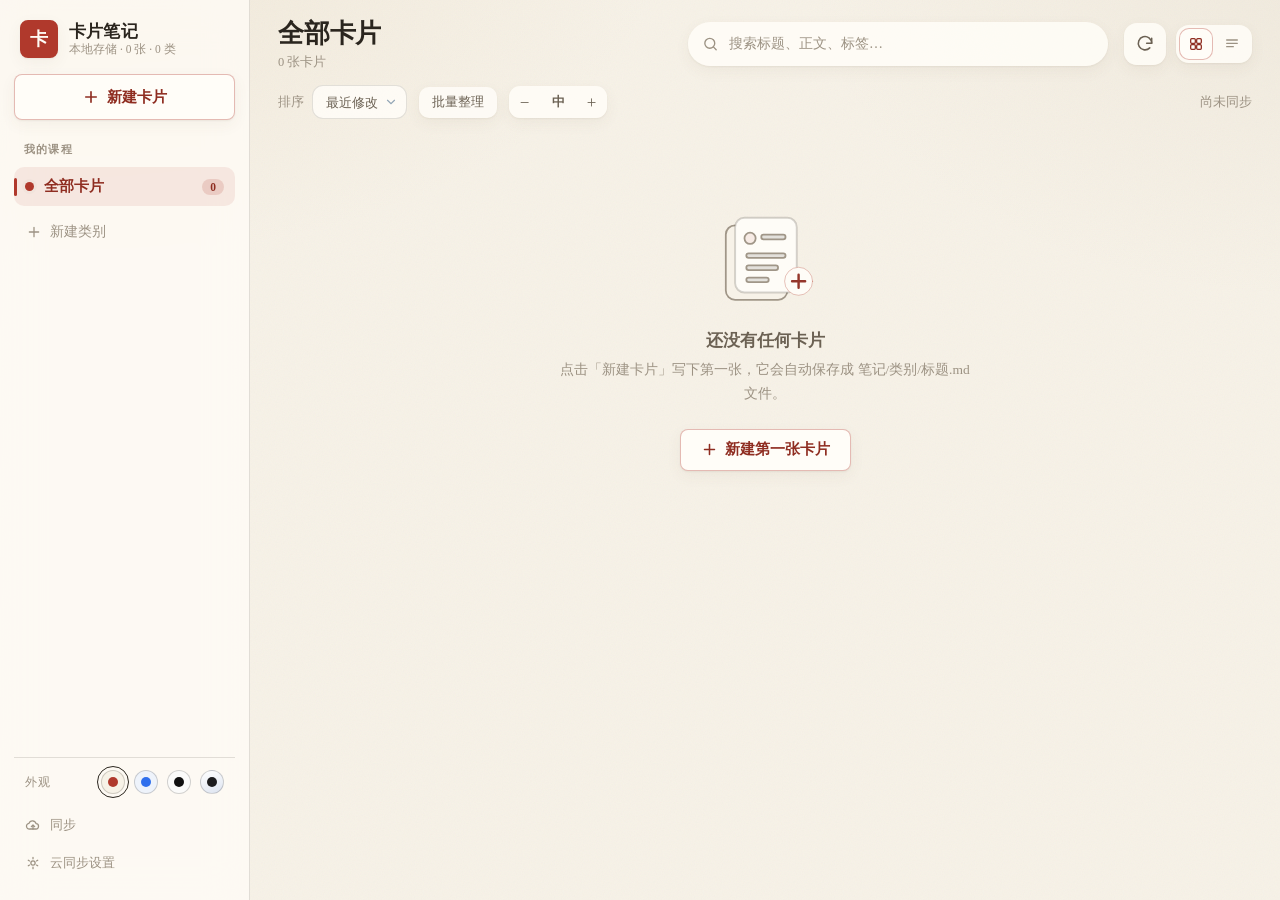
==== commit 5c8fb0ab: "第四套主题「素白」(新拟态) + 字体规范(宣纸楷体/其余无衬线) + 朱砂换标准色 + 按钮部件化 + 竖屏平板触控放大 + theme-color 跟随主题" ====
--- a/index.html
+++ b/index.html
@@ -135,7 +135,6 @@
           <button data-view="grid" class="on" title="网格视图"><svg><use href="#i-grid"/></svg></button>
           <button data-view="list" title="列表视图"><svg><use href="#i-lines"/></svg></button>
         </div>
-        <button class="primary-btn" id="btnNew"><svg><use href="#i-plus"/></svg><span>新建卡片</span></button>
       </div>
     </header>
 
@@ -312,10 +311,6 @@
   </div>
 </div>
 
-<!-- 清透主题在手机上的浮动主按钮：底部居中的黑色圆钮（参考图的招牌动作）。
-     其他三套主题不显示它（.fab-new 默认 display:none），点击行为和顶栏「新建卡片」一致。 -->
-<button class="fab-new" id="fabNew" title="新建卡片" aria-label="新建卡片"><svg><use href="#i-plus"/></svg></button>
-
 <div class="toast-wrap" id="toastWrap"></div>
 <input type="file" id="filePick" accept="image/*" hidden multiple>
 <input type="file" id="mdPick" accept=".md,.markdown,.txt,text/markdown,text/plain" hidden multiple>
--- a/style.css
+++ b/style.css
@@ -2,9 +2,10 @@
    卡片笔记 · 样式（2026-10-10 重构）
    四套主题，通过 <html data-theme="…"> 切换，组件一律只引用语义变量：
      xuan 宣纸  —— 古典纸质：亮米色纸底 + 纸纹 + 朱砂红 + 楷体（书法感）
-     su   素白  —— 新拟态：浅灰同色凸起、双向柔阴影、无衬线、黑色胶囊按钮
+     li   琉璃  —— 玻璃拟态：白玻璃 + 模糊 + 斜向高光（科技风）
      jian 极简  —— 扁平黑白灰：发丝分隔线、无阴影、无衬线
-     mo   墨夜  —— 极简的暗色版
+     qing 清透  —— 玻璃拟态 × 柔性拟态：浅灰底 + 柔光 + 轻玻璃 + 双向软阴影
+                   （2026-10-10 晚新增；墨夜 mo 已按用户要求删除）
    字体规范（最容易搞错的一条）：`--font-display` 是"标题 / 品牌名"的展示字体，
    每套主题自己定 —— 古典风格用楷体，现代风格用无衬线。
    **绝不能把书法体配到现代风格上**，反过来也一样。
@@ -50,10 +51,9 @@
 /* 主按钮的三个部件。
    为什么要写成 `html:root` 而不是放进上面的 `:root`：
    宣纸那一块的写法是 `:root, :root[data-theme="xuan"]`，里面那句裸 `:root`
-   会把宣纸的令牌"泄"给所有主题当兜底。素白/极简/墨夜都没写 --btn-*，
-   于是就被宣纸的"纸面按钮"覆盖了（表现：黑胶囊变成浅色纸按钮）。
-   `html:root` 比 `:root` 多一个元素选择器、优先级高一档，
-   而 `:root[data-theme="xuan"]` 又比它高 —— 所以默认值归默认，宣纸仍能覆盖自己。 */
+   会把宣纸的令牌"泄"给所有主题当兜底。琉璃/极简/清透都写了自己的值，
+   但默认值仍必须放在 `html:root`（比裸 `:root` 多一个元素选择器、优先级高一档），
+   这样没写的主题不至于被宣纸的"纸面按钮"覆盖（表现：黑胶囊变成浅色纸按钮）。 */
 html:root{
   --btn-bg:var(--accent);
   --btn-ink:var(--on-accent);
@@ -372,37 +372,470 @@
   :root[data-theme="li"]{--bg:#eef2f8}
 }
 
-/* —— 墨夜（暗色）—— */
-:root[data-theme="mo"]{
-  --bg:#141414;
-  --surface:#1d1d1d;
-  --surface-2:#252525;
-  --ink:#ebe9e4;
-  --ink-2:#a5a39d;
-  --ink-3:#74726c;
-  --line:rgba(235,233,228,.10);
-  --line-2:rgba(235,233,228,.16);
-  --accent:#e6e3dc;          /* 暗色下强调色反过来用象牙白 */
-  --accent-2:#ffffff;
-  --accent-ink:#f2f0ea;
-  --accent-soft:rgba(235,233,228,.09);
-  --accent-line:rgba(235,233,228,.30);
-  --on-accent:#141414;       /* 亮按钮上压深字 */
-  --amber:#c9a86a;
-  --rose:#c98a8a;
-  --atm-1:rgba(235,233,228,.025);
-  --atm-2:rgba(235,233,228,.018);
-  --sh-1:0 1px 2px rgba(0,0,0,.34), 0 6px 20px rgba(0,0,0,.28);
-  --sh-2:0 12px 32px rgba(0,0,0,.44), 0 2px 6px rgba(0,0,0,.30);
-  --sh-3:0 30px 72px rgba(0,0,0,.58);
-  --code-bg:#1a1a1a;
-  --code-ink:#c2c8cc;
-  --r-btn:999px;
-  --r-mark:999px;
+/* —— 清透（玻璃拟态 × 柔性拟态 / Glassmorphism + Soft UI）——
+   参考：用户给的 6 张「清透质感 UI」参考图 + 2 张真·玻璃拟态参考（Pink Sky 卡 / 音量胶囊）。
+   用户的验收文案（原话）：
+   "做玻璃拟态 UI 还在堆透明度？大错特错！3 招搞定通透高级感：
+    第一，半透 + 模糊，让玻璃呼吸；第二，细描边 + 弱阴影，强化质感；第三，信息做减法。"
+   三条落地：
+   1) **让玻璃真能透**：底是三团很淡的柔光（蓝/粉/薄荷，alpha .20–.26），玻璃面白度 .38–.64 + blur 14–30px；
+      2026-10-11 用户二次反馈"过渡色彩影响阅读"后，把五团浓光收成三团淡光、白度整体提回来一档 ——
+      **彩色只许出现在边缘、不许出现在文字下面**；
+   2) **细描边 + 弱阴影**：1px 半透明白描边（不用厚高光棱边），阴影只用 --glass-soft；
+   3) **信息做减法**：分类只留灰色小字（不再放彩色圆点），时间压到最淡，不跟标题抢注意力。
+   与琉璃的区别（避免做重）：琉璃是"科技风厚玻璃"——蓝点缀 + 斜向高光棱边 + 四角浓光斑；
+   清透是"柔光粉彩薄玻璃"——无彩色按钮、细描边、弱阴影、彩光只在页面的边上。 */
+:root[data-theme="qing"]{
+  --bg:#eef0f5;
+  --glass-hi:rgba(255,255,255,.58);     /* 玻璃面渐变的高处（上沿接光） */
+  --glass-lo:rgba(255,255,255,.38);     /* 玻璃面渐变的低处 */
+  --glass-line:rgba(255,255,255,.62);   /* 1px 细描边 */
+  --glass-soft:0 2px 6px rgba(31,45,66,.035), 0 10px 30px rgba(31,45,66,.055); /* 弱阴影 */
+  --surface:rgba(255,255,255,.72);      /* 没单独改造的组件：半透白 */
+  --surface-2:#f3f3f5;
+  --ink:#1c1c1e;
+  --ink-2:#6e6e73;
+  --ink-3:#9c9ca3;
+  --line:rgba(28,28,30,.08);
+  --line-2:rgba(28,28,30,.15);
+  --accent:#1c1c1e;                     /* 强调 = 黑（参考图里的 + 按钮、Home 图标） */
+  --accent-2:#3b7cf6;                   /* 点缀蓝：只给链接、悬停、复选框这类小地方 */
+  --accent-ink:#1c1c1e;
+  --accent-soft:rgba(28,28,30,.055);
+  --accent-line:rgba(28,28,30,.24);
+  --on-accent:#ffffff;
+  --amber:#e29a3c;
+  --rose:#e06a6a;
+  --atm-1:rgba(255,255,255,0);
+  --atm-2:rgba(255,255,255,0);          /* 角落柔光交给 body::before 那一层 */
+  --sh-1:var(--glass-soft);
+  --sh-2:0 4px 10px rgba(31,45,66,.05), 0 18px 46px rgba(31,45,66,.09);
+  --sh-3:0 30px 80px rgba(31,45,66,.18);
+  --code-bg:#f4f4f6;
+  --code-ink:#3c3c42;
+  --r-sm:12px;
+  --r-md:18px;
+  --r-lg:28px;                          /* 卡片圆角：参考图里卡片都是"大圆角" */
+  --r-xl:34px;
+  --r-btn:999px;                        /* 按钮全走胶囊（参考图里没有直角按钮） */
+  --r-mark:50%;
   --noise:none;
   --font:var(--font-sans);
   --font-title:var(--font-sans);
   --font-display:var(--font-sans);
+  /* 主按钮（黑胶囊）写在**主题根级**：.seg button.on / .mini-btn.on / .sel-badge
+     也引用 --btn-*，只覆盖 .new-card-btn 会让它们漏成别的颜色（琉璃踩过的坑）。 */
+  --btn-bg:#1c1c1e;
+  --btn-ink:#ffffff;
+  --btn-line:rgba(28,28,30,0);
+}
+
+/* 清透的底：一层极淡的垂直光影，叠**三团很淡的柔光**（用户 2026-10-11 反馈：
+   "减少一点过渡色彩，有些影响阅读了；可以有渐变色，但应该淡、少"）。
+   所以从五团浓一点（alpha .38–.62）收成三团淡的（.20–.26）、模糊加大到 70px ——
+   左上蓝 / 右上粉 / 左下薄荷，右下和中间保持安静（阅读区要稳）。 */
+:root[data-theme="qing"] body{
+  background-image:linear-gradient(180deg,#f2f3f7 0%,#e9ebf1 100%);
+}
+
+:root[data-theme="qing"] body::before{
+  content:"";position:fixed;inset:-12%;z-index:-1;pointer-events:none;
+  background:
+    radial-gradient(42% 36% at 12% 4%, rgba(120,170,255,.26), transparent 72%),
+    radial-gradient(40% 34% at 90% 8%, rgba(255,150,190,.24), transparent 74%),
+    radial-gradient(40% 36% at 6% 94%, rgba(110,212,190,.20), transparent 74%);
+  filter:blur(70px) saturate(1.05);
+}
+
+/* —— 清透的元素级改造（换主题 ≠ 换配色，元素做法整体重来）——
+   两件要记住的事：
+   1) 卡片尺寸档（d-xs…d-full）是功能，**不覆盖它们的 padding / gap**，
+      下面 .card 规则只改"质感"（背景/圆角/阴影），不写 padding。
+   2) 卡片选择器用 `.board .card` 拉高优先级：密度档也写 border-radius，
+      只写 `:root[data-theme="qing"] .card` 会被 `.board.d-xs .card` 按源顺序压掉。
+   状态类（.selected/.on）必须显式重写一遍：基类的选中态特异性低，
+   会被这里的高优先级背景覆盖，选中就"看不见"了。 */
+
+/* 卡片 = **真玻璃**：半透 + 模糊（背后的粉彩要透出来）+ 1px 细白描边 + 弱阴影。
+   刻意不做：厚高光棱边、inset 白色高光线 —— 那些是"磨砂白板"的做法；
+   玻璃的透亮感来自"看得见背后"，擦掉它们玻璃才呼吸。 */
+:root[data-theme="qing"] .board .card{
+  background:linear-gradient(180deg,var(--glass-hi) 0%,var(--glass-lo) 100%);
+  border:1px solid var(--glass-line);
+  border-radius:28px;
+  box-shadow:var(--glass-soft);
+  -webkit-backdrop-filter:blur(20px) saturate(1.6);
+  backdrop-filter:blur(20px) saturate(1.6);
+  transition:transform .28s var(--ease), box-shadow .28s var(--ease), border-color .28s, background .28s;
+}
+:root[data-theme="qing"] .board .card::before{display:none}   /* 删掉分类色竖条 */
+:root[data-theme="qing"] .board .card:hover{
+  background:linear-gradient(180deg,rgba(255,255,255,.70) 0%,rgba(255,255,255,.42) 100%);
+  border-color:rgba(255,255,255,.88);
+  box-shadow:0 4px 10px rgba(31,45,66,.05), 0 18px 46px rgba(31,45,66,.09);
+}
+:root[data-theme="qing"] .board .card.selected{
+  border-color:rgba(28,28,30,.28);
+  box-shadow:0 0 0 3px rgba(28,28,30,.07), 0 4px 10px rgba(31,45,66,.05), 0 18px 46px rgba(31,45,66,.09);
+}
+:root[data-theme="qing"] .board .card.selected::before{display:none}
+
+/* 卡片的留白按尺寸档分别放大（不破坏密度功能：每档各写一条，
+   通用那条优先级低于档位那条，所以档位说了算）。参考图的卡片留白都很足。 */
+:root[data-theme="qing"] .board .card{padding:20px 22px 17px}
+:root[data-theme="qing"] .board.d-xs .card{padding:15px 16px 13px;border-radius:22px}
+:root[data-theme="qing"] .board.d-s .card{padding:17px 19px 15px;border-radius:24px}
+:root[data-theme="qing"] .board.d-l .card{padding:23px 25px 19px;border-radius:30px}
+:root[data-theme="qing"] .board.d-xl .card{padding:27px 30px 22px;border-radius:32px}
+:root[data-theme="qing"] .board.d-full .card{padding:32px 38px 25px;border-radius:34px}
+:root[data-theme="qing"] .board.d-full .card::before{display:none}
+
+/* 分类标签：只留灰色小字（**不放彩色圆点** —— 用户原话：加那个点"反而不好看"）。
+   信息做减法：分类、时间都压到最淡，不跟标题抢注意力。 */
+:root[data-theme="qing"] .card-cat{
+  background:none;padding:0;
+  color:var(--ink-3);font-weight:500;font-size:11.5px;letter-spacing:.2px;
+}
+:root[data-theme="qing"] .card-date{font-size:11px;color:var(--ink-3);opacity:.72}
+/* 标题：加大加粗（参考图的标题都是重字重），并按尺寸档分别给字号 */
+:root[data-theme="qing"] .card-title{font-weight:700;letter-spacing:-.3px;line-height:1.42}
+:root[data-theme="qing"] .board .card-title{font-size:18.4px;margin-bottom:7px}
+:root[data-theme="qing"] .board.d-xs .card-title{font-size:16px;margin-bottom:5px}
+:root[data-theme="qing"] .board.d-s .card-title{font-size:17.2px}
+:root[data-theme="qing"] .board.d-l .card-title{font-size:20.6px;margin-bottom:9px}
+:root[data-theme="qing"] .board.d-xl .card-title{font-size:23px}
+:root[data-theme="qing"] .board.d-full .card-title{font-size:25px;margin-bottom:12px}
+/* 摘要：偏灰但保证可读（玻璃底比纯白浅，灰要略微加深一点） */
+:root[data-theme="qing"] .card-sum{color:#75757d;line-height:1.82}
+
+/* 卡片内部：删掉虚线分隔线，标签直接排 */
+:root[data-theme="qing"] .card-foot{border-top:0;padding-top:0;margin-top:16px}
+:root[data-theme="qing"] .board.d-xs .card-foot{margin-top:11px}
+:root[data-theme="qing"] .card-open{color:var(--ink-2)}
+/* 标签：细描边胶囊（参考图里的 Writer / Golden User 同款：透明底 + 1px 细边） */
+:root[data-theme="qing"] .tag{
+  background:rgba(255,255,255,.28);border:1px solid rgba(28,28,30,.10);
+  color:var(--ink-2);padding:2.5px 10px;
+}
+/* 右上角「⋯」：玻璃小圆钮（细描边、弱阴影，和卡片同一套语言） */
+:root[data-theme="qing"] .card-more{
+  width:32px;height:32px;border-radius:50%;opacity:.5;
+  background:rgba(255,255,255,.52);border:1px solid rgba(255,255,255,.62);color:var(--ink-3);
+  box-shadow:none;-webkit-backdrop-filter:blur(10px);backdrop-filter:blur(10px);
+}
+:root[data-theme="qing"] .card-more:hover{background:rgba(255,255,255,.72);color:var(--ink);border-color:rgba(255,255,255,.85)}
+
+/* —— 悬浮布局（这一版最大的结构改动）——
+   参考图 1/3/4 里的界面不是"贴边摊开"，而是几个圆角面板浮在灰底上。
+   所以桌面/横屏平板把 .app 四周留出空隙、侧栏和主区各变成一张浮起来的圆角面板；
+   手机和竖屏平板（侧栏本来就是抽屉）不套外框，让卡片直接浮在灰底上。 */
+@media (min-width:1081px), (min-width:901px) and (orientation:landscape){
+  :root[data-theme="qing"] .app{padding:16px;gap:16px}
+  :root[data-theme="qing"] .sidebar{border-radius:28px;border-right:1px solid var(--glass-line);overflow:hidden}
+  :root[data-theme="qing"] .main{
+    background:linear-gradient(180deg,rgba(255,255,255,.26) 0%,rgba(255,255,255,.12) 100%);
+    border:1px solid rgba(255,255,255,.5);
+    border-radius:30px;
+    box-shadow:var(--glass-soft);
+    -webkit-backdrop-filter:blur(26px) saturate(1.4);
+    backdrop-filter:blur(26px) saturate(1.4);
+    overflow:hidden;                     /* 让内部滚动贴着圆角裁切 */
+  }
+}
+
+/* 侧栏：一块浮起来的玻璃板（不再是"贴左边的一条"）。
+   白度 .50–.64 + blur 20px —— 能看出背后的柔光，但文字区保持稳。 */
+:root[data-theme="qing"] .sidebar{
+  background:linear-gradient(180deg,rgba(255,255,255,.64) 0%,rgba(255,255,255,.50) 100%);
+  border-right:1px solid var(--glass-line);
+  box-shadow:var(--glass-soft);
+  -webkit-backdrop-filter:blur(20px) saturate(1.35);
+  backdrop-filter:blur(20px) saturate(1.35);
+}
+/* 品牌方块：黑色圆标（参考图的头像/主按钮都是圆的） */
+:root[data-theme="qing"] .brand-mark{
+  background:#1c1c1e;color:#fff;border-radius:50%;
+  box-shadow:0 6px 16px rgba(28,28,30,.20), inset 0 1px 0 rgba(255,255,255,.15);
+}
+/* 分类选中 = 白色凸起胶囊（Soft UI 的招牌动作，参考图的底部导航同款） */
+:root[data-theme="qing"] .cat-item{border-radius:16px}
+:root[data-theme="qing"] .cat-item:hover{background:rgba(255,255,255,.6);color:var(--ink)}
+:root[data-theme="qing"] .cat-item.on{
+  background:rgba(255,255,255,.85);color:var(--ink);font-weight:650;
+  border:1px solid rgba(255,255,255,.75);
+  box-shadow:0 1px 3px rgba(31,45,66,.05), 0 10px 24px rgba(31,45,66,.07);
+}
+:root[data-theme="qing"] .cat-item.on::before{display:none}    /* 删掉选中态竖条 */
+:root[data-theme="qing"] .cat-item.on .cat-count{background:rgba(28,28,30,.06);color:var(--ink-2)}
+:root[data-theme="qing"] .side-add{border:0;border-radius:14px}
+:root[data-theme="qing"] .side-add:hover{background:rgba(255,255,255,.85);color:var(--ink);box-shadow:0 4px 14px rgba(64,64,88,.07)}
+:root[data-theme="qing"] .side-foot-btn{border-radius:12px}
+
+/* 顶栏：标题加大加粗 + 控件全部圆形/胶囊（参考图里的按钮不是圆就是胶囊）。
+   内边距用 clamp：手机 14px、桌面 30px，一次写好各档都合适。 */
+:root[data-theme="qing"] .topbar{
+  padding:calc(14px + var(--sat,0px)) clamp(14px,2.2vw,30px) 10px;
+  gap:16px;
+}
+:root[data-theme="qing"] .topbar-title h1{
+  font-size:clamp(19px,1.2vw + 14px,25px);font-weight:700;letter-spacing:-.4px;
+}
+:root[data-theme="qing"] .topbar-title p{font-size:13px;color:var(--ink-3)}
+:root[data-theme="qing"] .search-wrap input{
+  height:46px;
+  background:rgba(255,255,255,.55);
+  border:1px solid rgba(255,255,255,.68);
+  box-shadow:var(--glass-soft);
+  -webkit-backdrop-filter:blur(14px) saturate(1.35);
+  backdrop-filter:blur(14px) saturate(1.35);
+}
+:root[data-theme="qing"] .search-wrap input:focus{
+  background:rgba(255,255,255,.72);
+  border-color:rgba(59,124,246,.42);
+  box-shadow:0 0 0 4px rgba(59,124,246,.12);
+}
+:root[data-theme="qing"] .icon-btn{
+  background:rgba(255,255,255,.55);
+  border:1px solid rgba(255,255,255,.68);
+  border-radius:50%;
+  box-shadow:var(--glass-soft);
+  -webkit-backdrop-filter:blur(14px) saturate(1.35);
+  backdrop-filter:blur(14px) saturate(1.35);
+}
+:root[data-theme="qing"] .icon-btn:hover{
+  background:rgba(255,255,255,.72);color:var(--ink);
+  box-shadow:0 4px 10px rgba(31,45,66,.05), 0 18px 46px rgba(31,45,66,.09);
+}
+:root[data-theme="qing"] .icon-btn.sm{
+  background:rgba(255,255,255,.6);border:1px solid rgba(255,255,255,.66);border-radius:50%;
+  box-shadow:none;
+}
+:root[data-theme="qing"] .icon-btn.sm:hover{background:#fff;color:var(--ink)}
+/* 弹窗头部的关闭按钮：不要白按钮叠白面板，改成浅灰圆底 */
+:root[data-theme="qing"] .modal-head .icon-btn{
+  background:rgba(28,28,30,.05);border:0;box-shadow:none;border-radius:50%;
+}
+:root[data-theme="qing"] .modal-head .icon-btn:hover{background:rgba(28,28,30,.09);transform:none}
+/* 分段控件 = 玻璃槽 + 白色凸起选中块（参考图的 All / Active 同款） */
+:root[data-theme="qing"] .seg{
+  background:rgba(255,255,255,.5);border:1px solid rgba(255,255,255,.62);border-radius:999px;
+  box-shadow:none;
+  -webkit-backdrop-filter:blur(12px) saturate(1.35);
+  backdrop-filter:blur(12px) saturate(1.35);
+}
+:root[data-theme="qing"] .seg button{border-radius:999px}
+:root[data-theme="qing"] .seg button.on{
+  background:rgba(255,255,255,.9);color:var(--ink);
+  box-shadow:0 1px 3px rgba(31,45,66,.08), 0 6px 16px rgba(31,45,66,.07);
+}
+:root[data-theme="qing"] .primary-btn{box-shadow:0 6px 16px rgba(28,28,30,.18)}
+:root[data-theme="qing"] .primary-btn:hover{filter:none;box-shadow:0 10px 24px rgba(28,28,30,.26)}
+:root[data-theme="qing"] .new-card-btn{box-shadow:0 8px 20px rgba(28,28,30,.20)}
+:root[data-theme="qing"] .new-card-btn:hover{filter:none;box-shadow:0 12px 28px rgba(28,28,30,.28)}
+:root[data-theme="qing"] .ghost-btn{
+  background:rgba(255,255,255,.56);
+  border:1px solid rgba(255,255,255,.66);
+  box-shadow:var(--glass-soft);
+  -webkit-backdrop-filter:blur(12px) saturate(1.35);
+  backdrop-filter:blur(12px) saturate(1.35);
+}
+:root[data-theme="qing"] .ghost-btn:hover{background:rgba(255,255,255,.72)}
+/* 工具条：和顶栏同一档留白 */
+:root[data-theme="qing"] .board-tools{padding:2px clamp(14px,2.2vw,30px) 14px;gap:12px}
+:root[data-theme="qing"] .mini-btn{
+  background:rgba(255,255,255,.55);border:1px solid rgba(255,255,255,.66);border-radius:999px;
+  box-shadow:var(--glass-soft);
+  -webkit-backdrop-filter:blur(12px) saturate(1.35);
+  backdrop-filter:blur(12px) saturate(1.35);
+}
+:root[data-theme="qing"] .mini-btn.on{
+  background:#1c1c1e;color:#fff;border-color:rgba(28,28,30,0);
+  box-shadow:0 8px 20px rgba(28,28,30,.22);
+}
+:root[data-theme="qing"] .sort-wrap select{
+  background-color:rgba(255,255,255,.55);border:1px solid rgba(255,255,255,.66);border-radius:999px;
+  box-shadow:var(--glass-soft);
+  -webkit-backdrop-filter:blur(12px) saturate(1.35);
+  backdrop-filter:blur(12px) saturate(1.35);
+}
+:root[data-theme="qing"] .density-wrap{
+  background:rgba(255,255,255,.5);border:1px solid rgba(255,255,255,.62);border-radius:999px;
+  box-shadow:none;
+  -webkit-backdrop-filter:blur(12px) saturate(1.35);
+  backdrop-filter:blur(12px) saturate(1.35);
+}
+:root[data-theme="qing"] .dens-btn{border-radius:999px}
+/* 卡片墙的左右留白和顶栏对齐 */
+:root[data-theme="qing"] .board{padding:0 clamp(14px,2.2vw,30px) 12px}
+
+/* 清单视图：一行一条白色小面板（和网格卡片同一套"白面板 + 软阴影"）。
+   注意必须显式写 padding：上面那条通用的 `.board .card{padding:…}` 优先级更高，
+   会盖掉基类清单行"右侧给「⋯」留 44px"的 padding，时间就被按钮压住了（实测踩过）。 */
+:root[data-theme="qing"] .board.list .card{
+  padding:14px 58px 14px 18px;min-height:60px;
+  background:linear-gradient(180deg,var(--glass-hi) 0%,var(--glass-lo) 100%);
+  border:1px solid var(--glass-line);
+  border-radius:18px;
+  margin-bottom:9px;
+  box-shadow:var(--glass-soft);
+  -webkit-backdrop-filter:blur(16px) saturate(1.6);
+  backdrop-filter:blur(16px) saturate(1.6);
+}
+/* 清单行不再放分类色竖条 —— 参考图里列表都是"干净的一行文字"，
+   彩色小竖条属于"装饰性信息"，按"信息做减法"删掉（分类在网格卡和阅读页里看得到）。 */
+:root[data-theme="qing"] .board.list .card::before{display:none}
+:root[data-theme="qing"] .board.list .card:hover{
+  background:linear-gradient(180deg,rgba(255,255,255,.72) 0%,rgba(255,255,255,.5) 100%);
+  box-shadow:0 4px 10px rgba(31,45,66,.05), 0 18px 46px rgba(31,45,66,.09);
+}
+:root[data-theme="qing"] .board.list .card.selected{
+  background:linear-gradient(180deg,rgba(255,255,255,.72) 0%,rgba(255,255,255,.5) 100%);
+  border-color:rgba(28,28,30,.28);
+}
+/* 清单里的分类：和网格一样是灰色小字（圆点已去掉） */
+:root[data-theme="qing"] .board.list .card-cat{padding-left:0}
+
+/* 阅读页 / 弹窗：也是玻璃（白度比卡片高，长文要读得清）+ 细描边 + 弱阴影。
+   圆角走 --r-xl 令牌，不写死 —— 写死会把全屏模式的 border-radius:0 压掉。 */
+:root[data-theme="qing"] .reader-panel,
+:root[data-theme="qing"] .modal-panel,
+:root[data-theme="qing"] .picker-panel{
+  background:linear-gradient(180deg,rgba(255,255,255,.90) 0%,rgba(255,255,255,.82) 100%);
+  border:1px solid rgba(255,255,255,.84);
+  box-shadow:0 4px 12px rgba(31,45,66,.05), 0 30px 70px rgba(31,45,66,.15);
+  -webkit-backdrop-filter:blur(30px) saturate(1.25);
+  backdrop-filter:blur(30px) saturate(1.25);
+}
+:root[data-theme="qing"] .reader-bar{
+  background:rgba(255,255,255,.68);
+  border-bottom:1px solid rgba(28,28,30,.05);
+  -webkit-backdrop-filter:blur(16px) saturate(1.25);
+  backdrop-filter:blur(16px) saturate(1.25);
+}
+/* 阅读正文的留白放大（clamp：手机 20px，桌面 56px），一屏字少一点、呼吸多一点 */
+:root[data-theme="qing"] .reader-inner{
+  max-width:730px;
+  padding:clamp(20px,3.6vw,50px) clamp(18px,4vw,56px) clamp(64px,7vw,100px);
+}
+:root[data-theme="qing"] .reader-head h2{font-size:clamp(23px,1.5vw + 17px,31px);font-weight:700;letter-spacing:-.4px}
+:root[data-theme="qing"] .size-btn{background:rgba(255,255,255,.88);border-radius:999px;box-shadow:0 1px 4px rgba(64,64,88,.06)}
+/* 遮罩：和琉璃同理 —— 基类是"深色压暗"，浅色主题必须换成亮色 + 模糊，
+   否则阅读页会闷成一片灰（琉璃被用户点过名的坑）。这里再淡一点、模糊也降一档。 */
+:root[data-theme="qing"] .reader-backdrop,
+:root[data-theme="qing"] .modal-backdrop,
+:root[data-theme="qing"] .picker-backdrop,
+:root[data-theme="qing"] .side-backdrop{
+  background:rgba(236,236,242,.5);
+  -webkit-backdrop-filter:blur(18px) saturate(1.15);
+  backdrop-filter:blur(18px) saturate(1.15);
+}
+
+/* 正文排版：删装饰线，靠留白与字重分级（小节之间的留白再加大一档） */
+:root[data-theme="qing"] .reader-head{padding-bottom:0;border-bottom:0;margin-bottom:24px}
+:root[data-theme="qing"] .reader-foot{border-top:0;margin-top:36px;padding-top:0}
+:root[data-theme="qing"] .cat-chip{background:rgba(28,28,30,.06);color:var(--ink-2)}
+:root[data-theme="qing"] .md h2{border-bottom:0;padding-bottom:0;margin:2.5em 0 1em}
+:root[data-theme="qing"] .md h3{margin:1.8em 0 .7em}
+:root[data-theme="qing"] .md blockquote{
+  background:rgba(28,28,30,.035);border-left:3px solid rgba(59,124,246,.45);
+  border-radius:16px;padding:.95em 1.2em;
+}
+:root[data-theme="qing"] .md code{border:0;background:#f1f1f4}
+:root[data-theme="qing"] .md pre{background:#f4f4f7;border:0;border-radius:18px;box-shadow:inset 0 1px 3px rgba(64,64,88,.05)}
+:root[data-theme="qing"] .md table{border:0;border-radius:14px}
+:root[data-theme="qing"] .md a{color:#2f66d0;border-bottom-color:rgba(59,124,246,.35)}
+:root[data-theme="qing"] .md a:hover{border-bottom-color:#2f66d0}
+:root[data-theme="qing"] .md li::marker{color:var(--accent-2)}
+:root[data-theme="qing"] .md input[type=checkbox]{accent-color:#3b7cf6}
+:root[data-theme="qing"] .md img{border:0;border-radius:18px;box-shadow:0 6px 16px rgba(64,64,88,.08), 0 20px 44px rgba(64,64,88,.10)}
+
+/* 编辑器 / 表单：玻璃输入框（半透明白 + 1px 发丝边），和整页同一套语言 */
+:root[data-theme="qing"] .title-input{
+  border-bottom:0;background:rgba(255,255,255,.5);border:1px solid rgba(28,28,30,.07);
+  border-radius:18px;padding:0 16px;
+}
+:root[data-theme="qing"] .title-input:focus{
+  background:rgba(255,255,255,.78);border-color:rgba(59,124,246,.42);
+  box-shadow:0 0 0 4px rgba(59,124,246,.12);
+}
+:root[data-theme="qing"] .field input{border:1px solid rgba(28,28,30,.07);background:rgba(255,255,255,.5)}
+:root[data-theme="qing"] .field input:focus{
+  background:rgba(255,255,255,.78);border-color:rgba(59,124,246,.42);
+  box-shadow:0 0 0 4px rgba(59,124,246,.12);
+}
+:root[data-theme="qing"] .editor{border:1px solid rgba(255,255,255,.55);border-radius:20px;box-shadow:none;background:rgba(255,255,255,.34)}
+:root[data-theme="qing"] .editor-toolbar{background:rgba(255,255,255,.55);border-bottom:1px solid rgba(28,28,30,.05)}
+:root[data-theme="qing"] .editor-toolbar button{border-radius:999px}
+:root[data-theme="qing"] .editor-toolbar button.on{background:#1c1c1e;color:#fff}
+:root[data-theme="qing"] .editor-split textarea{background:transparent}
+:root[data-theme="qing"] .editor-preview{background:rgba(255,255,255,.4)}
+:root[data-theme="qing"] .picker-new input{border:1px solid rgba(28,28,30,.07);background:rgba(255,255,255,.5)}
+:root[data-theme="qing"] .picker-item{border-radius:14px}
+
+/* 小菜单 / 拖拽提示 */
+:root[data-theme="qing"] .popmenu{
+  background:rgba(255,255,255,.86);border:1px solid rgba(255,255,255,.78);border-radius:18px;
+  box-shadow:0 4px 12px rgba(31,45,66,.06), 0 22px 50px rgba(31,45,66,.12);
+  -webkit-backdrop-filter:blur(24px) saturate(1.4);
+  backdrop-filter:blur(24px) saturate(1.4);
+}
+:root[data-theme="qing"] .popmenu button{border-radius:12px}
+:root[data-theme="qing"] .dropzone-box{border-radius:30px;background:rgba(255,255,255,.96)}
+
+/* —— 手机 / 竖屏平板：抽屉改成"浮起来的面板"，并加一颗底部居中的黑色圆钮 ——
+   参考图 1/3/4 的招牌动作：主操作不是挤在顶栏，而是底部中间一颗浮起来的黑圆钮
+   （拇指最容易够到的位置）。只在手机档显示；抽屉打开、或出现多选操作条时自动让位。
+   其他三套主题不显示（.fab-new 默认 display:none）。 */
+.fab-new{display:none}
+@media (max-width:760px), (orientation:portrait) and (min-width:761px) and (max-width:1080px){
+  :root[data-theme="qing"] .sidebar{
+    left:10px;top:10px;bottom:10px;
+    width:min(330px,86vw);
+    border-radius:26px;border-right:0;
+    transform:translateX(calc(-100% - 20px));
+  }
+  :root[data-theme="qing"] .sidebar.open{transform:none}
+}
+@media (max-width:760px){
+  :root[data-theme="qing"] .fab-new{
+    display:grid;position:fixed;left:50%;bottom:calc(20px + var(--sab,0px));
+    transform:translateX(-50%);z-index:70;
+    width:58px;height:58px;border-radius:50%;place-items:center;
+    background:#1c1c1e;color:#fff;
+    box-shadow:0 8px 18px rgba(28,28,30,.26), 0 22px 44px rgba(28,28,30,.20);
+    transition:transform .2s var(--ease), box-shadow .2s var(--ease);
+  }
+  :root[data-theme="qing"] .fab-new svg{width:24px;height:24px;stroke-width:2.1}
+  :root[data-theme="qing"] .fab-new:active{transform:translateX(-50%) scale(.93)}
+  :root[data-theme="qing"] body.side-open .fab-new,
+  :root[data-theme="qing"]:has(#selbar:not([hidden])) .fab-new{display:none}
+  /* 顶栏那颗「＋」在手机上交给底部圆钮（一个主操作，不摆两份） */
+  :root[data-theme="qing"] .topbar-actions #btnNew{display:none}
+  /* 手机上恢复「⋯」的触控尺寸（主题里的 32px 是桌面尺寸） */
+  :root[data-theme="qing"] .card-more{width:40px;height:40px;right:8px;top:8px}
+  :root[data-theme="qing"] .board.list .card{padding:13px 62px 13px 16px;min-height:58px}
+  /* 手机上卡片墙底部多留一点，别让圆钮压住最后一张卡 */
+  :root[data-theme="qing"] .board-pad{height:calc(76px + var(--sab,0px))}
+}
+
+/* 老内核兜底：不支持 backdrop-filter 时把半透明收成实色（通透换可读）。
+   注意 body::before 用的是 filter 不是 backdrop-filter，老内核照样能模糊，不用关。 */
+@supports not ((backdrop-filter:blur(2px)) or (-webkit-backdrop-filter:blur(2px))){
+  :root[data-theme="qing"] .board .card,
+  :root[data-theme="qing"] .board.list .card{background:rgba(255,255,255,.96)}
+  :root[data-theme="qing"] .sidebar{background:rgba(255,255,255,.96)}
+  :root[data-theme="qing"] .main{background:rgba(255,255,255,.85)}
+  :root[data-theme="qing"] .reader-panel,
+  :root[data-theme="qing"] .modal-panel,
+  :root[data-theme="qing"] .picker-panel{background:rgba(255,255,255,.98)}
+  :root[data-theme="qing"] .icon-btn,
+  :root[data-theme="qing"] .mini-btn,
+  :root[data-theme="qing"] .search-wrap input,
+  :root[data-theme="qing"] .reader-bar{background:rgba(255,255,255,.96)}
+  :root[data-theme="qing"] .reader-backdrop,
+  :root[data-theme="qing"] .modal-backdrop,
+  :root[data-theme="qing"] .picker-backdrop,
+  :root[data-theme="qing"] .side-backdrop{background:rgba(236,236,242,.88)}
 }
 
 /* 极简主题的卡片没有阴影，得给"指得到"的反馈：
@@ -542,7 +975,7 @@
 .tdot[data-theme="xuan"]{--dot-bg:#f7f2e7;--dot-fg:#b0392c}
 .tdot[data-theme="li"]{--dot-bg:#eef3fb;--dot-fg:#2f6fed}
 .tdot[data-theme="jian"]{--dot-bg:#fbfbfa;--dot-fg:#111111}
-.tdot[data-theme="mo"]{--dot-bg:#1d1d1d;--dot-fg:#e6e3dc}
+.tdot[data-theme="qing"]{--dot-bg:linear-gradient(160deg,#ffffff,#dde4f0);--dot-fg:#1c1c1e}
 
 /* 手机端抽屉侧栏的遮罩：桌面档不显示（侧栏本来就在页面上） */
 .side-backdrop{display:none}
@@ -953,20 +1386,6 @@
   color:var(--ink-3);font-size:13.5px;line-height:1.8
 }
 
-/* 墨夜主题下的代码高亮：hljs-github 是浅色配色，直接套会黑字压黑底 */
-:root[data-theme="mo"] .hljs{color:#d5dee4}
-:root[data-theme="mo"] .hljs-comment,:root[data-theme="mo"] .hljs-quote{color:#7d8a94;font-style:italic}
-:root[data-theme="mo"] .hljs-keyword,:root[data-theme="mo"] .hljs-selector-tag,:root[data-theme="mo"] .hljs-meta .hljs-keyword,
-:root[data-theme="mo"] .hljs-template-tag,:root[data-theme="mo"] .hljs-type{color:#ff8fa3}
-:root[data-theme="mo"] .hljs-string,:root[data-theme="mo"] .hljs-doctag,:root[data-theme="mo"] .hljs-regexp,
-:root[data-theme="mo"] .hljs-meta .hljs-string{color:#9cc8ff}
-:root[data-theme="mo"] .hljs-number,:root[data-theme="mo"] .hljs-literal{color:#ffc78f}
-:root[data-theme="mo"] .hljs-title,:root[data-theme="mo"] .hljs-section{color:#c9a7ff}
-:root[data-theme="mo"] .hljs-built_in,:root[data-theme="mo"] .hljs-attr,:root[data-theme="mo"] .hljs-attribute,
-:root[data-theme="mo"] .hljs-variable,:root[data-theme="mo"] .hljs-template-variable{color:#9cc8ff}
-:root[data-theme="mo"] .hljs-name,:root[data-theme="mo"] .hljs-selector-class,:root[data-theme="mo"] .hljs-selector-id{color:#8fe3b0}
-:root[data-theme="mo"] .hljs-symbol,:root[data-theme="mo"] .hljs-bullet,:root[data-theme="mo"] .hljs-link{color:#ffab70}
-
 /* ---------------- 图片查看 ---------------- */
 .lightbox{position:fixed;inset:0;z-index:120;background:rgba(10,18,24,.88);display:grid;place-items:center;
   padding:40px;cursor:zoom-out;animation:fade .2s var(--ease) both}
@@ -1080,8 +1499,8 @@
 .picker-foot .ghost-btn{height:38px;padding:0 18px;font-size:14px}
 
 /* ---------------- 多选操作条 ----------------
-   用「墨底 + 纸色字」的反色胶囊：浅色主题下是深色胶囊，墨夜下自动变成浅色胶囊
-   （因为 --ink 和 --bg 在深色主题里是反过来的），所以不用为深色单独写一套。 */
+   用「墨底 + 纸色字」的反色胶囊：浅色主题下就是深色胶囊（--ink 是深色、--bg 是浅色），
+   四套主题都不用单独写 —— 反色组件统一用 var(--ink)/var(--bg)。 */
 .selbar{
   position:fixed;left:50%;bottom:26px;transform:translateX(-50%);z-index:175;
   display:flex;align-items:center;gap:5px;padding:8px 10px 8px 18px;
@@ -1222,7 +1641,6 @@
   .dropzone{background:var(--bg)}
   .md tbody tr:hover{background:var(--surface-2)}
   mark.hit{background:rgba(244,168,59,.3)}
-  :root[data-theme="mo"] .selbar{background:#e8eef1}
   /* 按钮/选中态的彩色阴影在老内核直接没有，没关系，渐变本身还在 */
   .new-card-btn,.primary-btn,.seg button.on,.sel-badge,.mini-btn.on{box-shadow:none}
 }
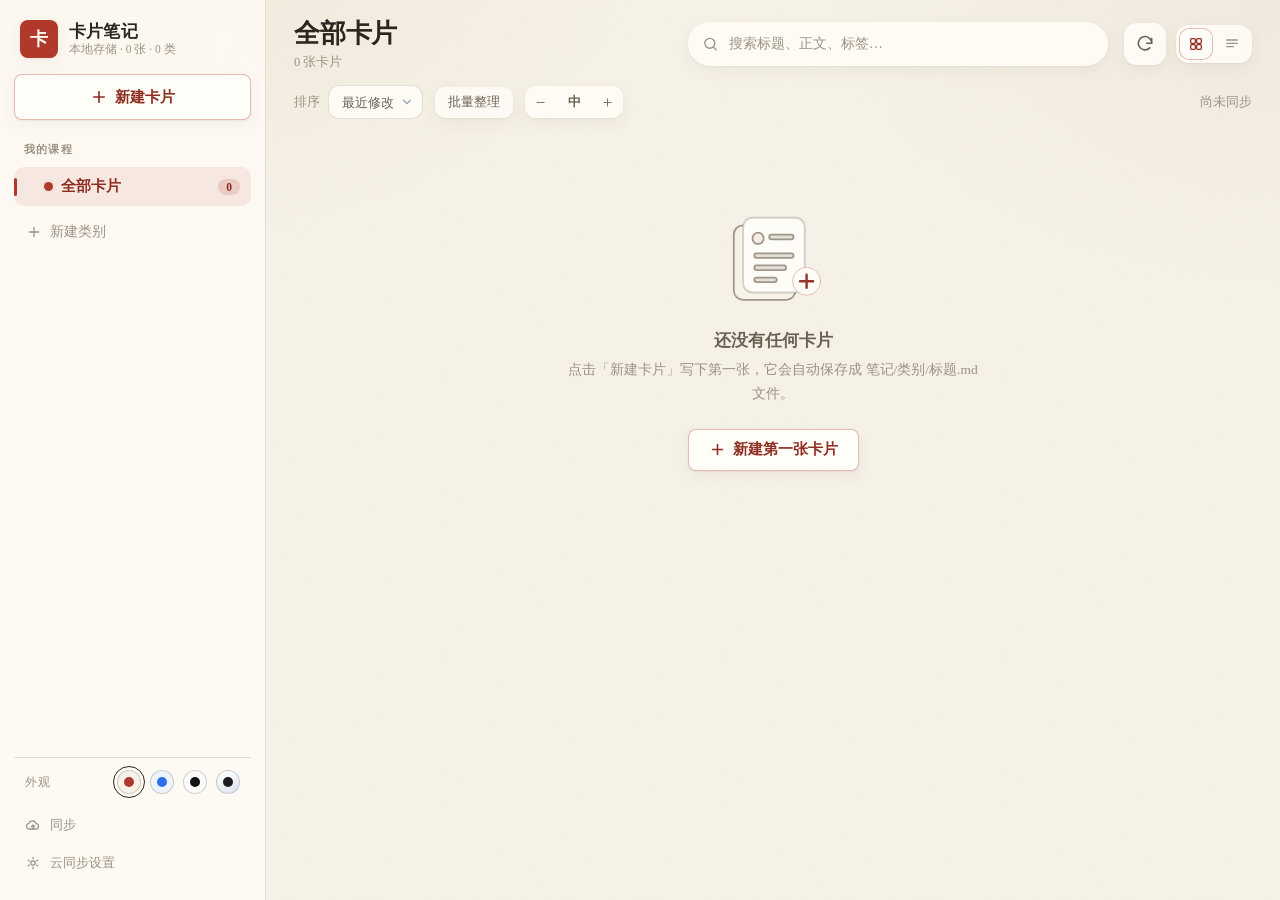
==== commit 451c16de: "拖动排序：类别与类内卡片可拖动调整顺序 (不进云同步, v2026-10-13-1)" ====
--- a/index.html
+++ b/index.html
@@ -55,6 +55,7 @@
   <symbol id="i-folder" viewBox="0 0 24 24"><path d="M3 7a2 2 0 0 1 2-2h4l2 2.5h8a2 2 0 0 1 2 2V17a2 2 0 0 1-2 2H5a2 2 0 0 1-2-2z"/></symbol>
   <symbol id="i-close" viewBox="0 0 24 24"><path d="M6 6l12 12M18 6L6 18"/></symbol>
   <symbol id="i-edit" viewBox="0 0 24 24"><path d="M4 20h4l10-10a2.8 2.8 0 0 0-4-4L4 16z"/><path d="M13.5 6.5l4 4"/></symbol>
+  <symbol id="i-draw" viewBox="0 0 24 24"><path d="M14.5 4.5l5 5"/><path d="M4 20.5l1-4L16 5.5a2 2 0 0 1 3 3L7 20z"/><path d="M12.5 21c4.5 0 7.5-2.6 7.5-6" stroke-dasharray="2.6 2.4"/></symbol>
   <symbol id="i-trash" viewBox="0 0 24 24"><path d="M4 7h16M9 7V5h6v2M6 7l1 13h10l1-13"/><path d="M10 11v6M14 11v6"/></symbol>
   <symbol id="i-chev" viewBox="0 0 24 24"><path d="M9 6l6 6-6 6"/></symbol>
   <symbol id="i-star" viewBox="0 0 24 24"><path d="M12 3.5l2.7 5.5 6 .9-4.35 4.2 1.05 6-5.4-2.85L6.6 20.1l1.05-6L3.3 9.9l6-.9z"/></symbol>
@@ -146,6 +147,7 @@
           <option value="created">创建时间</option>
           <option value="title">标题</option>
           <option value="pinned">置顶优先</option>
+          <option value="manual">手动排序</option>
         </select>
       </div>
       <button class="mini-btn" id="btnSelectMode" title="勾选多张卡片，一起移动或复制到别的类别">批量整理</button>
@@ -176,6 +178,7 @@
         <button class="icon-btn sm" id="btnFontDown" title="缩小字号"><span class="fs-txt">A-</span></button>
         <button class="icon-btn sm" id="btnFontUp" title="放大字号"><span class="fs-txt">A+</span></button>
         <button class="icon-btn sm" id="btnFoldAll" title="全部小节收起/展开"><svg><use href="#i-expand"/></svg></button>
+        <button class="icon-btn sm" id="btnDraw" title="画笔：在正文上圈画重点（再点一次关闭）"><svg><use href="#i-draw"/></svg></button>
         <button class="icon-btn sm" id="btnEdit" title="编辑这张卡片"><svg><use href="#i-edit"/></svg></button>
         <button class="icon-btn sm" id="btnReaderClose" title="关闭 (Esc)"><svg><use href="#i-close"/></svg></button>
       </div>
--- a/style.css
+++ b/style.css
@@ -35,7 +35,7 @@
   --ease:cubic-bezier(.22,.86,.3,1);
   --ease-out:cubic-bezier(.16,1,.3,1);
 
-  --sidebar-w:250px;
+  --sidebar-w:266px;
 
   /* 纸纹颗粒：叠在纸色底上的一层细噪点，是"纸感"的关键一笔。
      极简主题不需要，在它那一块里把它设成 none。 */
@@ -782,11 +782,9 @@
 :root[data-theme="qing"] .popmenu button{border-radius:12px}
 :root[data-theme="qing"] .dropzone-box{border-radius:30px;background:rgba(255,255,255,.96)}
 
-/* —— 手机 / 竖屏平板：抽屉改成"浮起来的面板"，并加一颗底部居中的黑色圆钮 ——
-   参考图 1/3/4 的招牌动作：主操作不是挤在顶栏，而是底部中间一颗浮起来的黑圆钮
-   （拇指最容易够到的位置）。只在手机档显示；抽屉打开、或出现多选操作条时自动让位。
-   其他三套主题不显示（.fab-new 默认 display:none）。 */
-.fab-new{display:none}
+/* —— 手机 / 竖屏平板：抽屉改成"浮起来的面板" ——
+   2026-10-11 用户要求"只保留侧栏那个最大的新建卡片按钮"，
+   所以底部圆钮（.fab-new）已删掉：抽屉里那颗大按钮就是唯一的添加入口。 */
 @media (max-width:760px), (orientation:portrait) and (min-width:761px) and (max-width:1080px){
   :root[data-theme="qing"] .sidebar{
     left:10px;top:10px;bottom:10px;
@@ -797,25 +795,9 @@
   :root[data-theme="qing"] .sidebar.open{transform:none}
 }
 @media (max-width:760px){
-  :root[data-theme="qing"] .fab-new{
-    display:grid;position:fixed;left:50%;bottom:calc(20px + var(--sab,0px));
-    transform:translateX(-50%);z-index:70;
-    width:58px;height:58px;border-radius:50%;place-items:center;
-    background:#1c1c1e;color:#fff;
-    box-shadow:0 8px 18px rgba(28,28,30,.26), 0 22px 44px rgba(28,28,30,.20);
-    transition:transform .2s var(--ease), box-shadow .2s var(--ease);
-  }
-  :root[data-theme="qing"] .fab-new svg{width:24px;height:24px;stroke-width:2.1}
-  :root[data-theme="qing"] .fab-new:active{transform:translateX(-50%) scale(.93)}
-  :root[data-theme="qing"] body.side-open .fab-new,
-  :root[data-theme="qing"]:has(#selbar:not([hidden])) .fab-new{display:none}
-  /* 顶栏那颗「＋」在手机上交给底部圆钮（一个主操作，不摆两份） */
-  :root[data-theme="qing"] .topbar-actions #btnNew{display:none}
   /* 手机上恢复「⋯」的触控尺寸（主题里的 32px 是桌面尺寸） */
   :root[data-theme="qing"] .card-more{width:40px;height:40px;right:8px;top:8px}
   :root[data-theme="qing"] .board.list .card{padding:13px 62px 13px 16px;min-height:58px}
-  /* 手机上卡片墙底部多留一点，别让圆钮压住最后一张卡 */
-  :root[data-theme="qing"] .board-pad{height:calc(76px + var(--sab,0px))}
 }
 
 /* 老内核兜底：不支持 backdrop-filter 时把半透明收成实色（通透换可读）。
@@ -920,12 +902,26 @@
 .cat-list{display:flex;flex-direction:column;gap:2px}
 
 .cat-item{
-  display:flex;align-items:center;gap:10px;width:100%;
-  padding:10px 11px;border-radius:var(--r-sm);
+  display:flex;align-items:center;gap:8px;width:100%;
+  /* 子类靠 --d 缩进，父类不缩进 */
+  padding:10px 11px 10px calc(7px + var(--d, 0) * 15px);border-radius:var(--r-sm);
   color:var(--ink-2);font-size:14.5px;text-align:left;
   transition:background .16s var(--ease), color .16s var(--ease), transform .16s var(--ease);
   position:relative;
 }
+/* 树形的折叠三角 */
+.cat-caret{
+  width:15px;height:15px;flex:0 0 15px;display:grid;place-items:center;
+  border-radius:4px;color:var(--ink-3);cursor:pointer;
+}
+/* i-chev 本身是向右的箭头：展开时转 90° 朝下，折叠时回到向右 */
+.cat-caret svg{width:12px;height:12px;transition:transform .18s var(--ease);transform:rotate(90deg)}
+.cat-caret.folded svg{transform:rotate(0deg)}
+.cat-caret:hover{background:color-mix(in srgb,var(--ink-3) 18%,transparent);color:var(--ink-2)}
+.cat-caret-none{visibility:hidden;cursor:default}
+.cat-caret-none:hover{background:none}
+.cat-item.has-kids .cat-name{font-weight:600;color:var(--ink)}
+.cat-item.has-kids.on .cat-name{color:var(--accent-ink)}
 .cat-item:hover{background:var(--accent-soft);color:var(--ink)}
 .cat-item.on{background:var(--accent-soft);color:var(--accent-ink);font-weight:600}
 .cat-item.on::before{content:"";position:absolute;left:0;top:50%;transform:translateY(-50%);width:3px;height:18px;border-radius:3px;background:var(--accent)}
@@ -1132,6 +1128,43 @@
 .card-more svg{width:16px;height:16px}
 .card:hover .card-more{opacity:1}
 .card-more:hover{background:var(--accent-soft);color:var(--accent-ink)}
+
+/* ---------------- 拖动排序（类别 / 卡片） ----------------
+   抓手光标给个提示；拖动中要压住各主题的 hover 抬升、阴影、入场动画，
+   所以关键属性都带 !important（主题规则的特异性比这里的基类高）。 */
+.board--sortable .card{cursor:grab}
+.cat-list .cat-item:not(.cat-all){cursor:grab}
+.card-more,.cat-more{cursor:pointer}
+
+body.reordering{user-select:none;-webkit-user-select:none}
+body.reordering .card,
+body.reordering .cat-item{cursor:grabbing}
+body.reordering .board .card,
+body.reordering .board.list .card,
+body.reordering .board.d-xs .card,
+body.reordering .board.d-s .card,
+body.reordering .board.d-l .card,
+body.reordering .board.d-xl .card,
+body.reordering .board.d-full .card{
+  animation:none !important;
+  transition:box-shadow .16s, border-color .16s !important;
+}
+body.reordering .cat-item{transition:none !important}
+body.reordering .card.dragging{
+  transform:scale(1.03) !important;
+  box-shadow:var(--sh-3) !important;
+  border-color:var(--accent) !important;
+  opacity:.96;
+  z-index:6;
+}
+body.reordering .card.dragging::before{opacity:.4}
+body.reordering .cat-item.dragging{
+  background:var(--accent-soft) !important;
+  color:var(--accent-ink) !important;
+  font-weight:600;
+  box-shadow:var(--sh-2) !important;
+  z-index:6;
+}
 .sel-badge{
   position:absolute;right:10px;top:10px;width:30px;height:30px;border-radius:9px;z-index:2;
   display:none;place-items:center;color:var(--btn-ink);
